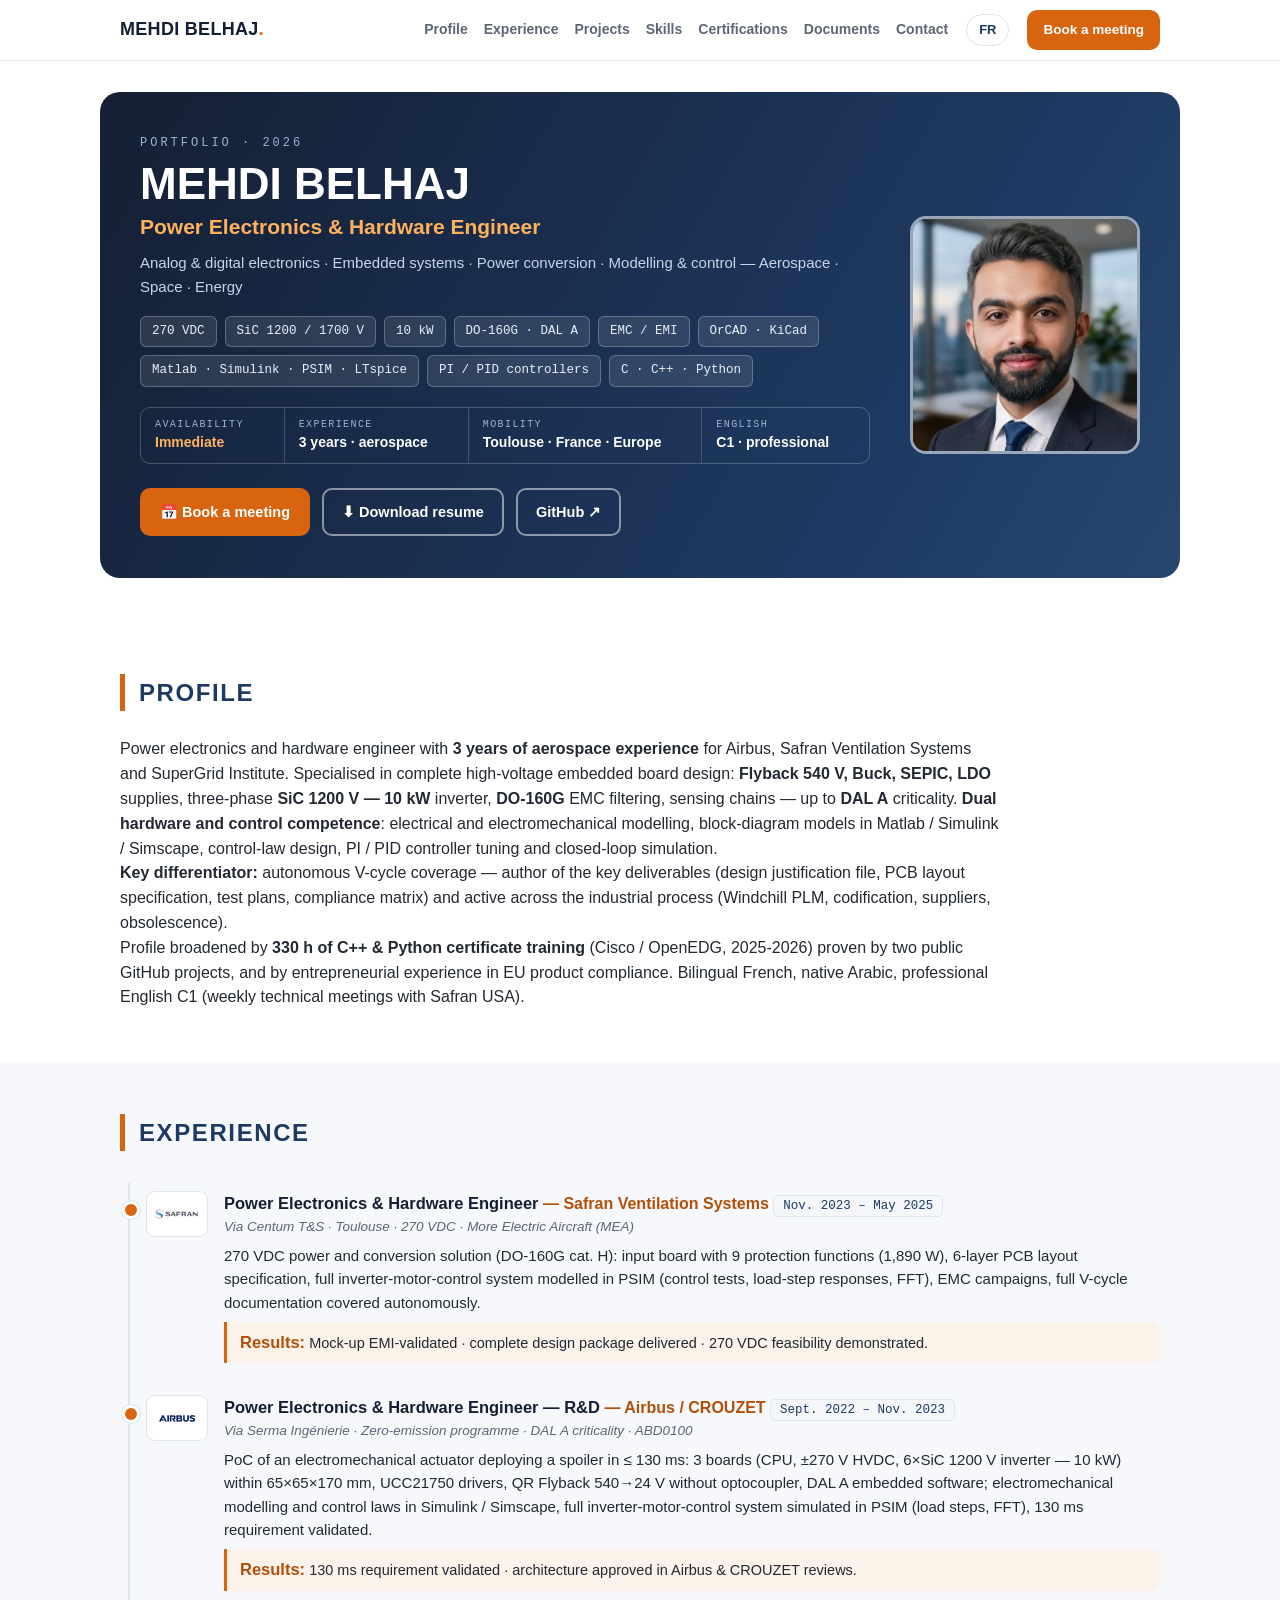
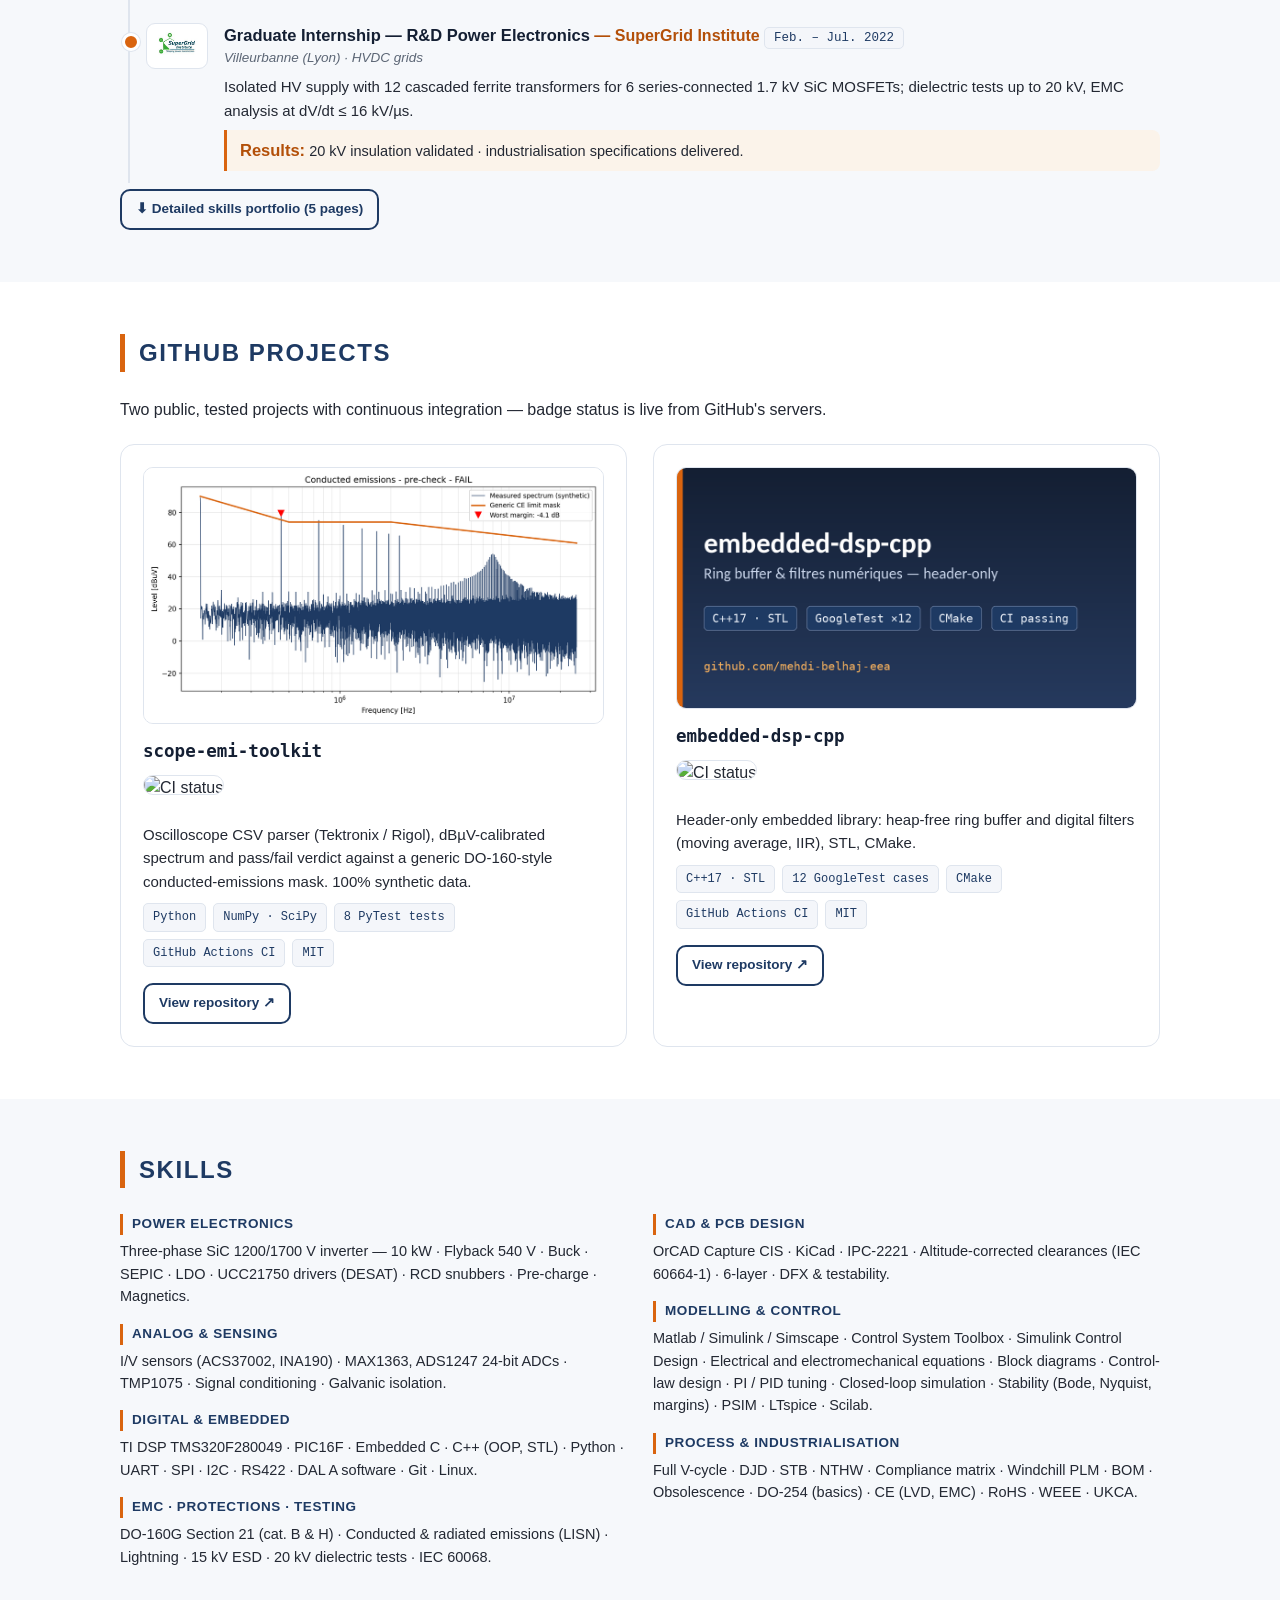
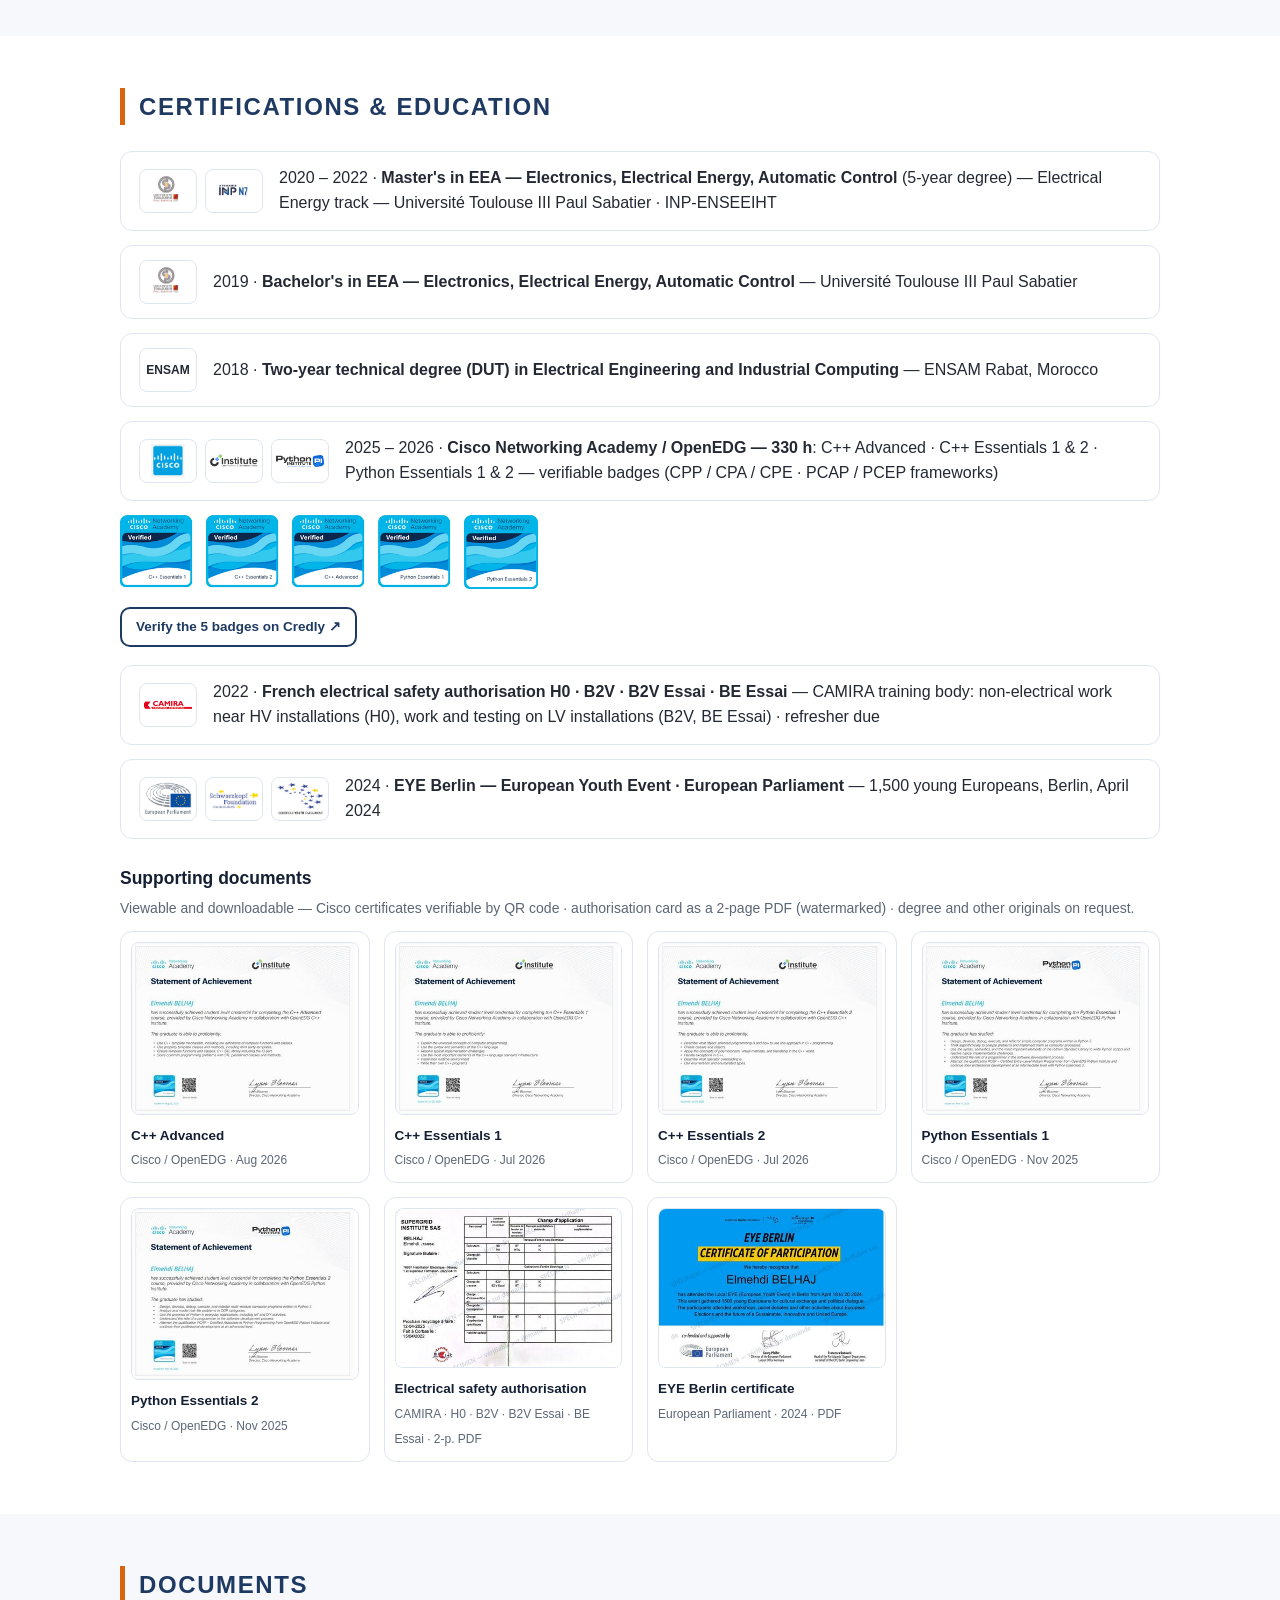
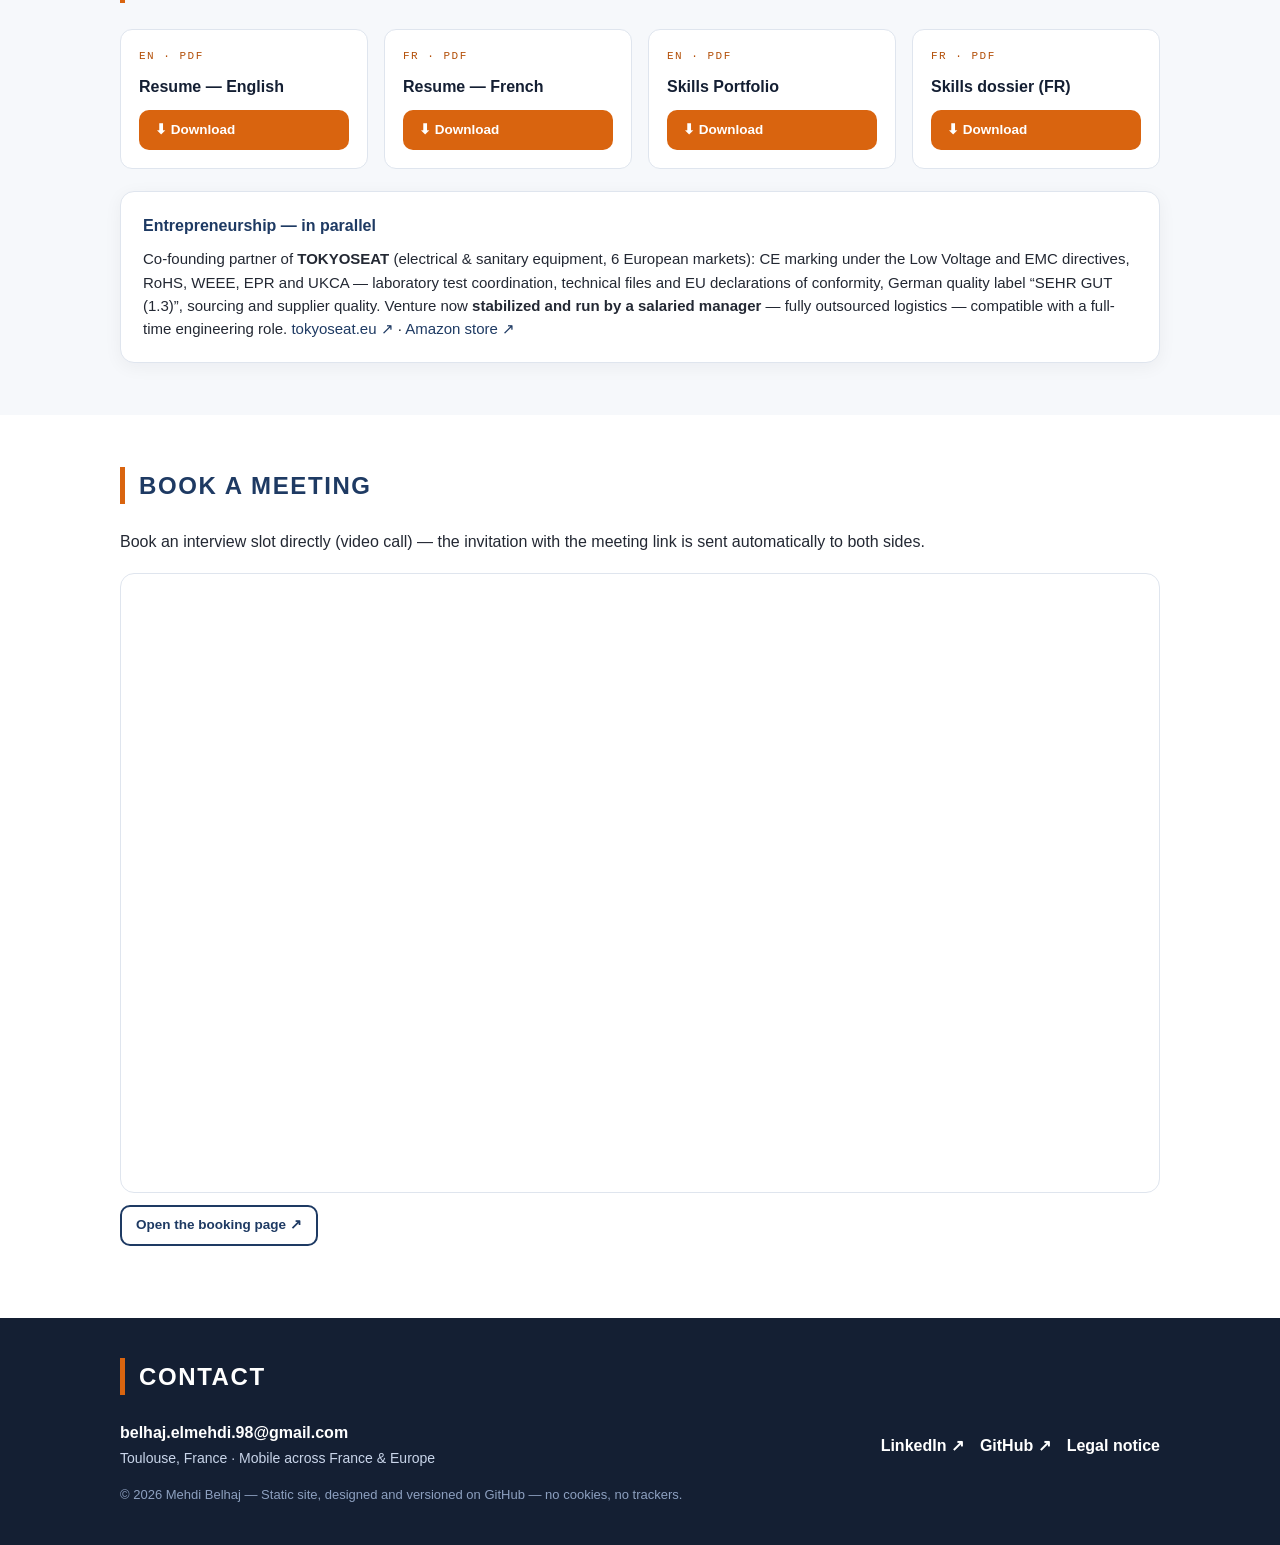
==== en/index.html @ 39488068 "Pages FR/EN : modélisation système PSIM (onduleur, moteur, régulation) dans les expériences Safran e" ====
<!DOCTYPE html>
<html lang="en"><head>
<meta charset="utf-8"/><meta name="viewport" content="width=device-width, initial-scale=1"/>
<title>Mehdi Belhaj — Power Electronics & Hardware Engineer · Toulouse, France</title>
<meta name="description" content="3 years in aerospace (Safran, Airbus): 270 VDC high-voltage boards, 10 kW SiC inverter, DO-160G EMC, DAL A. Resume, skills portfolio, GitHub projects and meeting booking."/>
<link rel="canonical" href="https://mehdi-belhaj-eea.github.io/en/"/>
<link rel="alternate" hreflang="fr" href="https://mehdi-belhaj-eea.github.io/"/>
<link rel="alternate" hreflang="en" href="https://mehdi-belhaj-eea.github.io/en/"/>
<link rel="alternate" hreflang="x-default" href="https://mehdi-belhaj-eea.github.io/"/>
<link rel="alternate" hreflang="x-default" href="https://mehdi-belhaj-eea.github.io/"/>
<meta name="theme-color" content="#141F33"/>
<link rel="icon" href="../favicon.svg" type="image/svg+xml"/>
<link rel="icon" type="image/png" sizes="64x64" href="../assets/img/favicon-64.png"/>
<meta property="og:type" content="profile"/><meta property="og:title" content="Mehdi Belhaj — Power Electronics & Hardware Engineer · Toulouse, France"/>
<meta property="og:description" content="3 years in aerospace (Safran, Airbus): 270 VDC high-voltage boards, 10 kW SiC inverter, DO-160G EMC, DAL A. Resume, skills portfolio, GitHub projects and meeting booking."/>
<meta property="og:image" content="https://mehdi-belhaj-eea.github.io/assets/img/og-card.png"/>
<meta property="og:url" content="https://mehdi-belhaj-eea.github.io/en/"/>
<meta name="twitter:card" content="summary_large_image"/>
<link rel="stylesheet" href="../assets/css/site.css"/>
<script type="application/ld+json">{"@context":"https://schema.org","@type":"Person","name":"Mehdi Belhaj","jobTitle":"Power Electronics & Hardware Engineer","address":{"@type":"PostalAddress","addressLocality":"Toulouse","addressCountry":"FR"},"url":"https://mehdi-belhaj-eea.github.io","sameAs":["https://linkedin.com/in/mehdi-belhaj-eea","https://github.com/mehdi-belhaj-eea","https://www.credly.com/users/elmehdi-belhaj"]}</script>
</head><body>
<header class="top"><div class="wrap">
<a class="brand" href="/en/">MEHDI BELHAJ<i>.</i></a>
<nav><a href="#profil">Profile</a><a href="#exp">Experience</a><a href="#projets">Projects</a><a href="#comp">Skills</a><a href="#certif">Certifications</a><a href="#docs">Documents</a><a href="#contact">Contact</a></nav>
<a class="lang" href="/">FR</a>
<a class="btn acc sm rdvbtn" href="#rdv">Book a meeting</a>
<button class="burger" aria-label="menu">☰</button>
</div></header>

<div class="hero wrap"><div class="panel">
<div class="hid">
<div class="eyebrow">PORTFOLIO · 2026</div>
<h1>MEHDI BELHAJ</h1>
<div class="role">Power Electronics & Hardware Engineer</div>
<div class="tag">Analog & digital electronics · Embedded systems · Power conversion · Modelling & control — Aerospace · Space · Energy</div>
<div class="chips"><span class="chip">270 VDC</span><span class="chip">SiC 1200 / 1700 V</span><span class="chip">10 kW</span><span class="chip">DO-160G · DAL A</span><span class="chip">EMC / EMI</span><span class="chip">OrCAD · KiCad</span><span class="chip">Matlab · Simulink · PSIM · LTspice</span><span class="chip">PI / PID controllers</span><span class="chip">C · C++ · Python</span></div>
<div class="ibar"><div class="ib"><div class="il">AVAILABILITY</div><div class="iv hot">Immediate</div></div><div class="ib"><div class="il">EXPERIENCE</div><div class="iv">3 years · aerospace</div></div><div class="ib"><div class="il">MOBILITY</div><div class="iv">Toulouse · France · Europe</div></div><div class="ib"><div class="il">ENGLISH</div><div class="iv">C1 · professional</div></div></div>
<div class="cta">
<a class="btn acc" href="#rdv">📅 Book a meeting</a>
<a class="btn ghost" href="../docs/CV_Mehdi_Belhaj_EN_2026.pdf" download>⬇ Download resume</a>
<a class="btn ghost" href="https://github.com/mehdi-belhaj-eea" target="_blank" rel="noopener">GitHub ↗</a>
</div></div>
<div class="photo"><img src="../assets/img/photo.jpg" alt="Mehdi Belhaj"/></div>
</div></div>

<section id="profil"><div class="wrap"><h2>Profile</h2><div class="lead"><p>Power electronics and hardware engineer with <b>3 years of aerospace experience</b> for Airbus, Safran Ventilation Systems and SuperGrid Institute. Specialised in complete high-voltage embedded board design: <b>Flyback 540 V, Buck, SEPIC, LDO</b> supplies, three-phase <b>SiC 1200 V — 10 kW</b> inverter, <b>DO-160G</b> EMC filtering, sensing chains — up to <b>DAL A</b> criticality. <b>Dual hardware and control competence</b>: electrical and electromechanical modelling, block-diagram models in Matlab / Simulink / Simscape, control-law design, PI / PID controller tuning and closed-loop simulation.</p><p><b>Key differentiator:</b> autonomous V-cycle coverage — author of the key deliverables (design justification file, PCB layout specification, test plans, compliance matrix) and active across the industrial process (Windchill PLM, codification, suppliers, obsolescence).</p><p>Profile broadened by <b>330 h of C++ & Python certificate training</b> (Cisco / OpenEDG, 2025-2026) proven by two public GitHub projects, and by entrepreneurial experience in EU product compliance. Bilingual French, native Arabic, professional English C1 (weekly technical meetings with Safran USA).</p></div></div></section>

<section id="exp" class="alt"><div class="wrap"><h2>Experience</h2><div class="tl"><div class="job"><div class="lg"><img src="../assets/img/safran.png" alt="Safran Ventilation Systems"/></div>
<div class="jt"><b>Power Electronics & Hardware Engineer</b> <span class="c">— Safran Ventilation Systems</span> <span class="date">Nov. 2023 – May 2025</span>
<div class="meta">Via Centum T&S · Toulouse · 270 VDC · More Electric Aircraft (MEA)</div><p style="margin-top:6px;font-size:15px">270 VDC power and conversion solution (DO-160G cat. H): input board with 9 protection functions (1,890 W), 6-layer PCB layout specification, full inverter-motor-control system modelled in PSIM (control tests, load-step responses, FFT), EMC campaigns, full V-cycle documentation covered autonomously.</p>
<div class="res"><b>Results:</b> Mock-up EMI-validated · complete design package delivered · 270 VDC feasibility demonstrated.</div></div></div><div class="job"><div class="lg"><img src="../assets/img/airbus.png" alt="Airbus / CROUZET"/></div>
<div class="jt"><b>Power Electronics & Hardware Engineer — R&D</b> <span class="c">— Airbus / CROUZET</span> <span class="date">Sept. 2022 – Nov. 2023</span>
<div class="meta">Via Serma Ingénierie · Zero-emission programme · DAL A criticality · ABD0100</div><p style="margin-top:6px;font-size:15px">PoC of an electromechanical actuator deploying a spoiler in ≤ 130 ms: 3 boards (CPU, ±270 V HVDC, 6×SiC 1200 V inverter — 10 kW) within 65×65×170 mm, UCC21750 drivers, QR Flyback 540→24 V without optocoupler, DAL A embedded software; electromechanical modelling and control laws in Simulink / Simscape, full inverter-motor-control system simulated in PSIM (load steps, FFT), 130 ms requirement validated.</p>
<div class="res"><b>Results:</b> 130 ms requirement validated · architecture approved in Airbus & CROUZET reviews.</div></div></div><div class="job"><div class="lg"><img src="../assets/img/supergrid.png" alt="SuperGrid Institute"/></div>
<div class="jt"><b>Graduate Internship — R&D Power Electronics</b> <span class="c">— SuperGrid Institute</span> <span class="date">Feb. – Jul. 2022</span>
<div class="meta">Villeurbanne (Lyon) · HVDC grids</div><p style="margin-top:6px;font-size:15px">Isolated HV supply with 12 cascaded ferrite transformers for 6 series-connected 1.7 kV SiC MOSFETs; dielectric tests up to 20 kV, EMC analysis at dV/dt ≤ 16 kV/µs.</p>
<div class="res"><b>Results:</b> 20 kV insulation validated · industrialisation specifications delivered.</div></div></div></div>
<a class="btn line sm" href="../docs/Skills_Portfolio_Mehdi_Belhaj_EN_2026.pdf" download>⬇ Detailed skills portfolio (5 pages)</a></div></section>

<section id="projets"><div class="wrap"><h2>GitHub projects</h2>
<p class="lead" style="margin-bottom:22px">Two public, tested projects with continuous integration — badge status is live from GitHub's servers.</p>
<div class="grid2"><div class="card proj"><img src="../assets/img/report.png" alt="scope-emi-toolkit"/>
<h3 class="mono">scope-emi-toolkit</h3><div class="badges-ci"><img src="https://github.com/mehdi-belhaj-eea/scope-emi-toolkit/actions/workflows/ci.yml/badge.svg" alt="CI status"/></div>
<p style="font-size:15px">Oscilloscope CSV parser (Tektronix / Rigol), dBµV-calibrated spectrum and pass/fail verdict against a generic DO-160-style conducted-emissions mask. 100% synthetic data.</p><div class="ptags"><span class="ptag">Python</span><span class="ptag">NumPy · SciPy</span><span class="ptag">8 PyTest tests</span><span class="ptag">GitHub Actions CI</span><span class="ptag">MIT</span></div>
<a class="btn line sm" href="https://github.com/mehdi-belhaj-eea/scope-emi-toolkit" target="_blank" rel="noopener">View repository ↗</a></div><div class="card proj"><img src="../assets/img/card-dsp.png" alt="embedded-dsp-cpp"/>
<h3 class="mono">embedded-dsp-cpp</h3><div class="badges-ci"><img src="https://github.com/mehdi-belhaj-eea/embedded-dsp-cpp/actions/workflows/ci.yml/badge.svg" alt="CI status"/></div>
<p style="font-size:15px">Header-only embedded library: heap-free ring buffer and digital filters (moving average, IIR), STL, CMake.</p><div class="ptags"><span class="ptag">C++17 · STL</span><span class="ptag">12 GoogleTest cases</span><span class="ptag">CMake</span><span class="ptag">GitHub Actions CI</span><span class="ptag">MIT</span></div>
<a class="btn line sm" href="https://github.com/mehdi-belhaj-eea/embedded-dsp-cpp" target="_blank" rel="noopener">View repository ↗</a></div></div></div></section>

<section id="comp" class="alt"><div class="wrap"><h2>Skills</h2><div class="grid2"><div><div class="sk"><b>Power electronics</b><p>Three-phase SiC 1200/1700 V inverter — 10 kW · Flyback 540 V · Buck · SEPIC · LDO · UCC21750 drivers (DESAT) · RCD snubbers · Pre-charge · Magnetics.</p></div><div class="sk"><b>Analog & sensing</b><p>I/V sensors (ACS37002, INA190) · MAX1363, ADS1247 24-bit ADCs · TMP1075 · Signal conditioning · Galvanic isolation.</p></div><div class="sk"><b>Digital & embedded</b><p>TI DSP TMS320F280049 · PIC16F · Embedded C · C++ (OOP, STL) · Python · UART · SPI · I2C · RS422 · DAL A software · Git · Linux.</p></div><div class="sk"><b>EMC · protections · testing</b><p>DO-160G Section 21 (cat. B & H) · Conducted & radiated emissions (LISN) · Lightning · 15 kV ESD · 20 kV dielectric tests · IEC 60068.</p></div></div><div><div class="sk"><b>CAD & PCB design</b><p>OrCAD Capture CIS · KiCad · IPC-2221 · Altitude-corrected clearances (IEC 60664-1) · 6-layer · DFX & testability.</p></div><div class="sk"><b>Modelling & control</b><p>Matlab / Simulink / Simscape · Control System Toolbox · Simulink Control Design · Electrical and electromechanical equations · Block diagrams · Control-law design · PI / PID tuning · Closed-loop simulation · Stability (Bode, Nyquist, margins) · PSIM · LTspice · Scilab.</p></div><div class="sk"><b>Process & industrialisation</b><p>Full V-cycle · DJD · STB · NTHW · Compliance matrix · Windchill PLM · BOM · Obsolescence · DO-254 (basics) · CE (LVD, EMC) · RoHS · WEEE · UKCA.</p></div></div></div></div></section>

<section id="certif"><div class="wrap"><h2>Certifications & education</h2>
<div class="crow"><div class="lgs"><div class="lgbox"><img src="../assets/img/ups.png" alt="UT3"/></div><div class="lgbox"><img src="../assets/img/n7.png" alt="INP N7"/></div></div><div>2020 – 2022 · <b>Master's in EEA — Electronics, Electrical Energy, Automatic Control</b> (5-year degree) — Electrical Energy track — Université Toulouse III Paul Sabatier · INP-ENSEEIHT</div></div>
<div class="crow"><div class="lgs"><div class="lgbox"><img src="../assets/img/ups.png" alt="UT3"/></div></div><div>2019 · <b>Bachelor's in EEA — Electronics, Electrical Energy, Automatic Control</b> — Université Toulouse III Paul Sabatier</div></div>
<div class="crow"><div class="lgs"><div class="lgbox" style="font-weight:700;font-size:12px">ENSAM</div></div><div>2018 · <b>Two-year technical degree (DUT) in Electrical Engineering and Industrial Computing</b> — ENSAM Rabat, Morocco</div></div>
<div class="crow"><div class="lgs"><div class="lgbox"><img src="../assets/img/cisco.png" alt="Cisco"/></div><div class="lgbox"><img src="../assets/img/cpp.png" alt="C++ Institute"/></div><div class="lgbox"><img src="../assets/img/py.png" alt="Python Institute"/></div></div><div>2025 – 2026 · <b>Cisco Networking Academy / OpenEDG — 330 h</b>: C++ Advanced · C++ Essentials 1 & 2 · Python Essentials 1 & 2 — verifiable badges (CPP / CPA / CPE · PCAP / PCEP frameworks)</div></div>
<div class="badgerow"><img src="../assets/img/b1.png" alt="Badge Credly 1"/><img src="../assets/img/b2.png" alt="Badge Credly 2"/><img src="../assets/img/b3.png" alt="Badge Credly 3"/><img src="../assets/img/b4.png" alt="Badge Credly 4"/><img src="../assets/img/b5.png" alt="Badge Credly 5"/></div>
<a class="btn line sm" href="https://www.credly.com/users/elmehdi-belhaj" target="_blank" rel="noopener">Verify the 5 badges on Credly ↗</a>
<div class="crow" style="margin-top:18px"><div class="lgs"><div class="lgbox"><img src="../assets/img/camira.png" alt="CAMIRA"/></div></div><div>2022 · <b>French electrical safety authorisation H0 · B2V · B2V Essai · BE Essai</b> — CAMIRA training body: non-electrical work near HV installations (H0), work and testing on LV installations (B2V, BE Essai) · refresher due</div></div>
<div class="crow"><div class="lgs"><div class="lgbox"><img src="../assets/img/ep.png" alt="European Parliament"/></div><div class="lgbox"><img src="../assets/img/schw.png" alt="Schwarzkopf Foundation"/></div><div class="lgbox"><img src="../assets/img/eyp.png" alt="EYP"/></div></div><div>2024 · <b>EYE Berlin — European Youth Event · European Parliament</b> — 1,500 young Europeans, Berlin, April 2024</div></div>
<h3 style="margin-top:26px">Supporting documents</h3>
<p style="margin:6px 0 2px;font-size:14px;color:var(--mut)">Viewable and downloadable — Cisco certificates verifiable by QR code · authorisation card as a 2-page PDF (watermarked) · degree and other originals on request.</p>
<div class="justs"><a class="just" href="../docs/Certificat_Cisco_Cpp_Advanced.pdf" target="_blank" rel="noopener"><img src="../assets/img/t-cert-cadv.jpg" alt="C++ Advanced" loading="lazy"/><span class="t">C++ Advanced</span><br/><span class="n">Cisco / OpenEDG · Aug 2026</span></a><a class="just" href="../docs/Certificat_Cisco_Cpp_Essentials_1.pdf" target="_blank" rel="noopener"><img src="../assets/img/t-cert-c1.jpg" alt="C++ Essentials 1" loading="lazy"/><span class="t">C++ Essentials 1</span><br/><span class="n">Cisco / OpenEDG · Jul 2026</span></a><a class="just" href="../docs/Certificat_Cisco_Cpp_Essentials_2.pdf" target="_blank" rel="noopener"><img src="../assets/img/t-cert-c2.jpg" alt="C++ Essentials 2" loading="lazy"/><span class="t">C++ Essentials 2</span><br/><span class="n">Cisco / OpenEDG · Jul 2026</span></a><a class="just" href="../docs/Certificat_Cisco_Python_Essentials_1.pdf" target="_blank" rel="noopener"><img src="../assets/img/t-cert-py1.jpg" alt="Python Essentials 1" loading="lazy"/><span class="t">Python Essentials 1</span><br/><span class="n">Cisco / OpenEDG · Nov 2025</span></a><a class="just" href="../docs/Certificat_Cisco_Python_Essentials_2.pdf" target="_blank" rel="noopener"><img src="../assets/img/t-cert-py2.jpg" alt="Python Essentials 2" loading="lazy"/><span class="t">Python Essentials 2</span><br/><span class="n">Cisco / OpenEDG · Nov 2025</span></a><a class="just" href="../docs/Habilitation_Electrique_CAMIRA_Mehdi_Belhaj.pdf" target="_blank" rel="noopener"><img src="../assets/img/t-habilitation-2.jpg" alt="Electrical safety authorisation" loading="lazy"/><span class="t">Electrical safety authorisation</span><br/><span class="n">CAMIRA · H0 · B2V · B2V Essai · BE Essai · 2-p. PDF</span></a><a class="just" href="../docs/Certificat_EYE_Berlin_Mehdi_Belhaj.pdf" target="_blank" rel="noopener"><img src="../assets/img/t-certificat-eye.jpg" alt="EYE Berlin certificate" loading="lazy"/><span class="t">EYE Berlin certificate</span><br/><span class="n">European Parliament · 2024 · PDF</span></a></div>
</div></section>

<section id="docs" class="alt"><div class="wrap"><h2>Documents</h2><div class="docs"><div class="doc"><span class="l">EN · PDF</span><span class="t">Resume — English</span>
<a class="btn acc sm" href="../docs/CV_Mehdi_Belhaj_EN_2026.pdf" download>⬇ Download</a></div><div class="doc"><span class="l">FR · PDF</span><span class="t">Resume — French</span>
<a class="btn acc sm" href="../docs/CV_Mehdi_Belhaj_FR_2026.pdf" download>⬇ Download</a></div><div class="doc"><span class="l">EN · PDF</span><span class="t">Skills Portfolio</span>
<a class="btn acc sm" href="../docs/Skills_Portfolio_Mehdi_Belhaj_EN_2026.pdf" download>⬇ Download</a></div><div class="doc"><span class="l">FR · PDF</span><span class="t">Skills dossier (FR)</span>
<a class="btn acc sm" href="../docs/Dossier_Competences_Mehdi_Belhaj_FR_2026.pdf" download>⬇ Download</a></div></div>
<div class="card" style="margin-top:22px"><b style="color:var(--navy)">Entrepreneurship — in parallel</b><p style="margin-top:8px;font-size:15px">Co-founding partner of <b>TOKYOSEAT</b> (electrical & sanitary equipment, 6 European markets): CE marking under the Low Voltage and EMC directives, RoHS, WEEE, EPR and UKCA — laboratory test coordination, technical files and EU declarations of conformity, German quality label “SEHR GUT (1.3)”, sourcing and supplier quality. Venture now <b>stabilized and run by a salaried manager</b> — fully outsourced logistics — compatible with a full-time engineering role. <a href="https://tokyoseat.eu" target="_blank" rel="nofollow noopener">tokyoseat.eu ↗</a> · <a href="https://www.amazon.fr/stores/TokyoSeatToiletteJaponaise/page/E0D61E86-ECA4-42D7-BE69-85E33FCDF407" target="_blank" rel="nofollow noopener">Amazon store ↗</a></p></div>
</div></section>

<section id="rdv"><div class="wrap"><h2>Book a meeting</h2>
<p class="lead" style="margin-bottom:18px">Book an interview slot directly (video call) — the invitation with the meeting link is sent automatically to both sides.</p>
<div id="cal-inline"></div>
<p style="margin-top:12px"><a class="btn line sm" href="https://cal.com/elmehdi-belhaj-bokpea" target="_blank" rel="noopener">Open the booking page ↗</a></p>
</div></section>

<footer id="contact"><div class="wrap">
<h2 style="color:#fff;border-color:var(--accent)">Contact</h2>
<div class="frow">
<div><a class="js-mail" href="#">email</a><br/><span style="font-size:14px">Toulouse, France · Mobile across France & Europe</span></div>
<div style="display:flex;gap:16px;flex-wrap:wrap">
<a href="https://linkedin.com/in/mehdi-belhaj-eea" target="_blank" rel="noopener">LinkedIn ↗</a>
<a href="https://github.com/mehdi-belhaj-eea" target="_blank" rel="noopener">GitHub ↗</a>
<a href="../mentions-legales.html">Legal notice</a>
</div></div>
<div class="fsmall">© <span id="yy"></span> Mehdi Belhaj — Static site, designed and versioned on GitHub — no cookies, no trackers.</div>
</div></footer>
<script src="../assets/js/site.js"></script>

<script type="text/javascript">
(function (C, A, L) { let p = function (a, ar) { a.q.push(ar); }; let d = C.document; C.Cal = C.Cal || function () { let cal = C.Cal; let ar = arguments; if (!cal.loaded) { cal.ns = {}; cal.q = cal.q || []; d.head.appendChild(d.createElement("script")).src = A; cal.loaded = true; } if (ar[0] === L) { const api = function () { p(api, arguments); }; const namespace = ar[1]; api.q = api.q || []; if (typeof namespace === "string") { cal.ns[namespace] = cal.ns[namespace] || api; p(cal.ns[namespace], ar); p(cal, ["initNamespace", namespace]); } else p(cal, ar); return; } p(cal, ar); }; })(window, "https://app.cal.com/embed/embed.js", "init");
Cal("init", {origin:"https://cal.com"});
Cal("inline", { elementOrSelector:"#cal-inline", calLink: "elmehdi-belhaj-bokpea", layout: "month_view" });
Cal("ui", {"styles":{"branding":{"brandColor":"#D9640F"}},"hideEventTypeDetails":false,"layout":"month_view"});
</script>
</body></html>
---- assets/css/site.css ----
:root{--ink:#141F33;--navy:#1E3A63;--navy2:#27476E;--accent:#D9640F;--accent-d:#B34F08;
--txt:#232833;--mut:#5C6675;--hair:#DFE5EE;--bg:#F6F8FB;--chip:#F4F6FA}
*{box-sizing:border-box;margin:0;padding:0}
html{scroll-behavior:smooth}
section[id],footer[id]{scroll-margin-top:74px}
body{font-family:'Segoe UI',Carlito,Calibri,Roboto,Arial,sans-serif;color:var(--txt);background:#fff;line-height:1.55;font-size:16px}
img{max-width:100%;display:block}
a{color:var(--navy);text-decoration:none}
.mono{font-family:ui-monospace,Consolas,'DejaVu Sans Mono',monospace}
.wrap{max-width:1080px;margin:0 auto;padding:0 20px}
/* topbar */
.top{position:fixed;inset:0 0 auto 0;z-index:50;background:rgba(255,255,255,.92);backdrop-filter:blur(8px);border-bottom:1px solid var(--hair)}
.top .wrap{display:flex;align-items:center;gap:18px;height:60px}
.brand{font-weight:800;color:var(--ink);font-size:18px;letter-spacing:.3px}
.brand i{color:var(--accent);font-style:normal}
nav{display:flex;gap:16px;margin-left:auto;flex-wrap:wrap}
nav a{color:var(--mut);font-size:14px;font-weight:600}
nav a:hover{color:var(--navy)}
.lang{border:1px solid var(--hair);border-radius:999px;padding:5px 12px;font-size:13px;font-weight:700;color:var(--navy)}
.btn{display:inline-flex;align-items:center;gap:8px;border-radius:10px;padding:11px 18px;font-weight:700;font-size:14.5px;border:2px solid transparent;cursor:pointer}
.btn.acc{background:var(--accent);color:#fff}
.btn.acc:hover{background:var(--accent-d)}
.btn.ghost{border-color:rgba(255,255,255,.5);color:#fff}
.btn.ghost:hover{border-color:#fff}
.btn.line{border-color:var(--navy);color:var(--navy)}
.btn.line:hover{background:var(--navy);color:#fff}
.btn.sm{padding:8px 14px;font-size:13.5px}
/* hero */
.hero{padding:92px 0 44px}
.panel{background:linear-gradient(120deg,var(--ink) 0%,var(--navy) 74%,var(--navy2) 100%);color:#fff;border-radius:20px;padding:42px 40px;display:flex;gap:40px;align-items:center}
.hid{flex:1 1 auto;min-width:0}
.eyebrow{font-family:ui-monospace,Consolas,monospace;font-size:12px;letter-spacing:3px;color:#9FB2D2}
h1{font-size:clamp(30px,5vw,44px);line-height:1.05;margin:8px 0 4px}
.role{color:#FFB25E;font-weight:800;font-size:clamp(17px,2.6vw,21px)}
.tag{color:#C9D5EA;margin-top:8px;font-size:15px}
.chips{display:flex;flex-wrap:wrap;gap:8px;margin-top:18px}
.chip{font-family:ui-monospace,Consolas,monospace;font-size:12.5px;color:#EAF0FA;background:rgba(255,255,255,.10);border:1px solid rgba(255,255,255,.24);padding:5px 11px;border-radius:6px}
.ibar{display:flex;flex-wrap:wrap;margin-top:20px;border:1px solid rgba(255,255,255,.22);border-radius:10px;overflow:hidden}
.ib{flex:1 1 auto;padding:9px 14px;border-left:1px solid rgba(255,255,255,.18);min-width:130px}
.ib:first-child{border-left:none}
.il{font-family:ui-monospace,Consolas,monospace;font-size:10px;letter-spacing:1.4px;color:#9FB2D2}
.iv{font-weight:700;font-size:14px}
.iv.hot{color:#FFB25E}
.cta{display:flex;gap:12px;flex-wrap:wrap;margin-top:24px}
.photo{flex:0 0 auto}
.photo img{width:230px;height:238px;object-fit:cover;border-radius:16px;border:3px solid rgba(255,255,255,.55)}
/* sections */
section{padding:52px 0}
section.alt{background:var(--bg)}
h2{font-size:24px;color:var(--navy);text-transform:uppercase;letter-spacing:1.6px;border-left:5px solid var(--accent);padding-left:14px;margin-bottom:26px}
h3{color:var(--ink);font-size:17.5px}
.lead{max-width:880px;color:var(--txt)}
.grid2{display:grid;grid-template-columns:1fr 1fr;gap:26px}
.card{background:#fff;border:1px solid var(--hair);border-radius:14px;padding:22px}
section.alt .card{box-shadow:0 4px 18px rgba(15,26,48,.05)}
/* profil */
.profil{display:flex;gap:32px;align-items:flex-start}
.profil img{width:150px;border-radius:14px;border:1px solid var(--hair)}
.profil p{margin-bottom:10px}
/* timeline */
.tl{position:relative;padding-left:26px}
.tl:before{content:"";position:absolute;left:8px;top:6px;bottom:6px;width:2px;background:var(--hair)}
.job{position:relative;display:flex;gap:16px;padding:14px 0 18px}
.job:before{content:"";position:absolute;left:-24px;top:24px;width:12px;height:12px;border-radius:50%;background:var(--accent);border:3px solid #fff;box-shadow:0 0 0 1px var(--hair)}
.lg{flex:0 0 auto;width:62px;height:46px;border:1px solid var(--hair);border-radius:9px;background:#fff;display:flex;align-items:center;justify-content:center}
.lg img{max-width:52px;max-height:34px}
.jt b{font-size:16.5px;color:var(--ink)}
.jt .c{color:var(--accent-d);font-weight:700}
.meta{color:var(--mut);font-size:13.5px;font-style:italic}
.date{font-family:ui-monospace,Consolas,monospace;font-size:12.5px;color:var(--navy);background:var(--chip);border:1px solid var(--hair);padding:3px 9px;border-radius:5px;white-space:nowrap}
.res{margin-top:8px;background:#FBF3EA;border-left:3px solid var(--accent);border-radius:0 8px 8px 0;padding:8px 13px;font-size:14.5px}
.res b{color:var(--accent-d)}
/* projets */
.proj img{border-radius:10px;border:1px solid var(--hair);margin-bottom:14px}
.badges-ci{display:flex;gap:10px;align-items:center;margin:10px 0 14px;flex-wrap:wrap}
.badges-ci img{height:20px}
.ptags{display:flex;flex-wrap:wrap;gap:7px;margin:10px 0 16px}
.ptag{font-family:ui-monospace,Consolas,monospace;font-size:12px;background:var(--chip);border:1px solid var(--hair);color:var(--navy);padding:4px 9px;border-radius:5px}
/* skills */
.sk{margin-bottom:16px}
.sk b{display:block;color:var(--navy);text-transform:uppercase;font-size:13.5px;letter-spacing:.6px;border-left:3px solid var(--accent);padding-left:9px;margin-bottom:5px}
.sk p{font-size:14.5px;color:var(--txt)}
/* certifs */
.crow{display:flex;gap:16px;align-items:center;background:#fff;border:1px solid var(--hair);border-radius:12px;padding:14px 18px;margin-bottom:14px}
.crow .lgs{display:flex;gap:8px;flex:0 0 auto}
.lgbox{width:58px;height:44px;border:1px solid var(--hair);border-radius:8px;background:#fff;display:flex;align-items:center;justify-content:center}
.lgbox img{max-width:48px;max-height:34px}
.badgerow{display:flex;gap:12px;flex-wrap:wrap;margin:14px 0 18px}
.badgerow img{height:74px}
/* justificatifs */
.justs{display:grid;grid-template-columns:repeat(auto-fit,minmax(210px,1fr));gap:14px;margin-top:12px}
.just{display:block;background:#fff;border:1px solid var(--hair);border-radius:12px;padding:10px;transition:border-color .15s}
.just:hover{border-color:var(--navy)}
.just img{border:1px solid var(--hair);border-radius:8px;margin-bottom:8px;width:100%}
.just .t{font-weight:700;color:var(--ink);font-size:13.5px}
.just .n{font-size:12px;color:var(--mut)}
/* docs */
.docs{display:grid;grid-template-columns:repeat(auto-fit,minmax(230px,1fr));gap:16px}
.doc{background:#fff;border:1px solid var(--hair);border-radius:12px;padding:18px;display:flex;flex-direction:column;gap:10px}
.doc .t{font-weight:800;color:var(--ink)}
.doc .l{font-family:ui-monospace,Consolas,monospace;font-size:11px;color:var(--accent-d);letter-spacing:1.5px}
/* rdv */
#cal-inline{width:100%;min-height:620px;border:1px solid var(--hair);border-radius:14px;overflow:hidden;background:#fff}
/* footer */
footer{background:var(--ink);color:#C9D5EA;padding:40px 0;margin-top:20px}
footer a{color:#fff;font-weight:600}
.frow{display:flex;gap:26px;flex-wrap:wrap;align-items:center;justify-content:space-between}
.fsmall{font-size:13px;color:#8DA0C0;margin-top:14px}
/* burger */
.burger{display:none;margin-left:auto;background:none;border:0;font-size:26px;color:var(--navy)}
@media(max-width:900px){
 .panel{flex-direction:column;text-align:left;padding:30px 22px}
 .photo{order:-1}.photo img{width:170px;height:176px}
 .grid2{grid-template-columns:1fr}
 .profil{flex-direction:column}
 nav{display:none;position:fixed;top:60px;left:0;right:0;background:#fff;border-bottom:1px solid var(--hair);flex-direction:column;padding:14px 22px;gap:12px}
 nav.open{display:flex}
 .burger{display:block}
 .top .rdvbtn{display:none}
}
@media print{.top,.cta,#rdv,footer .frow a{display:none}body{font-size:12px}}
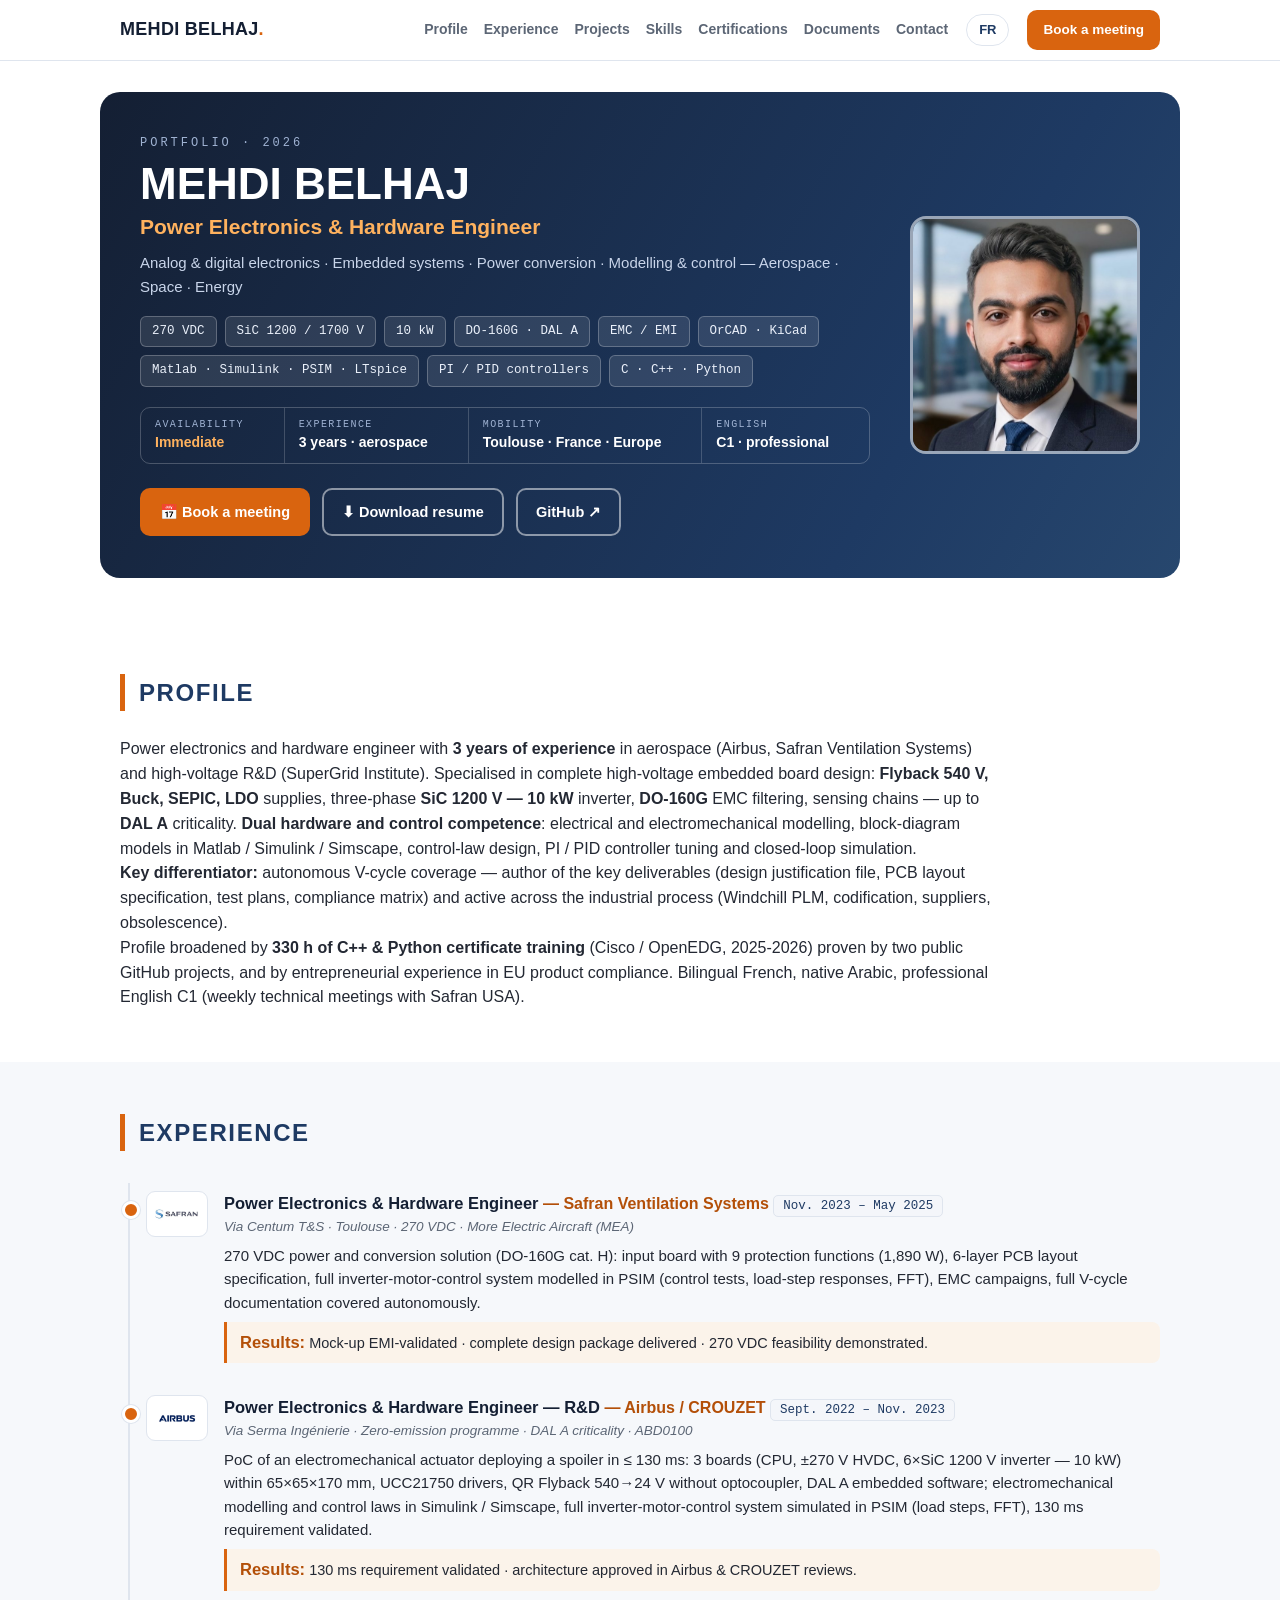
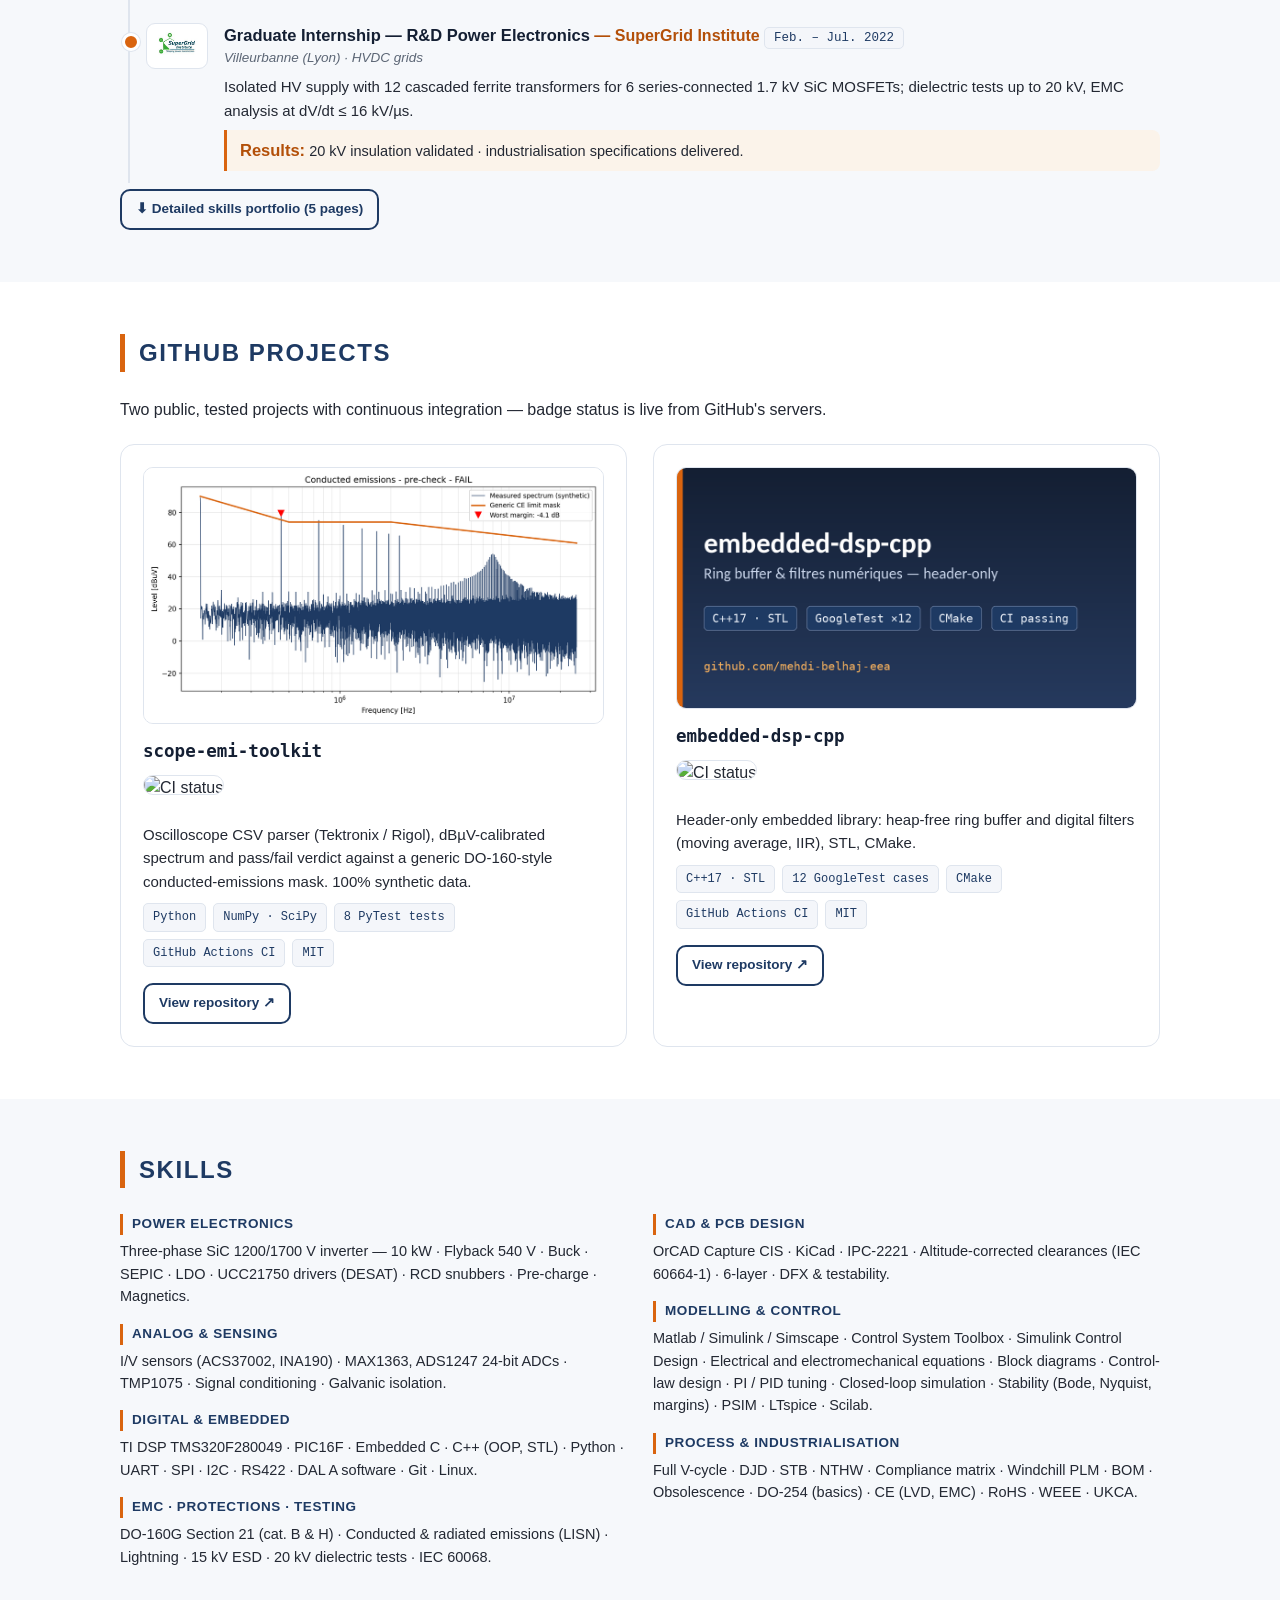
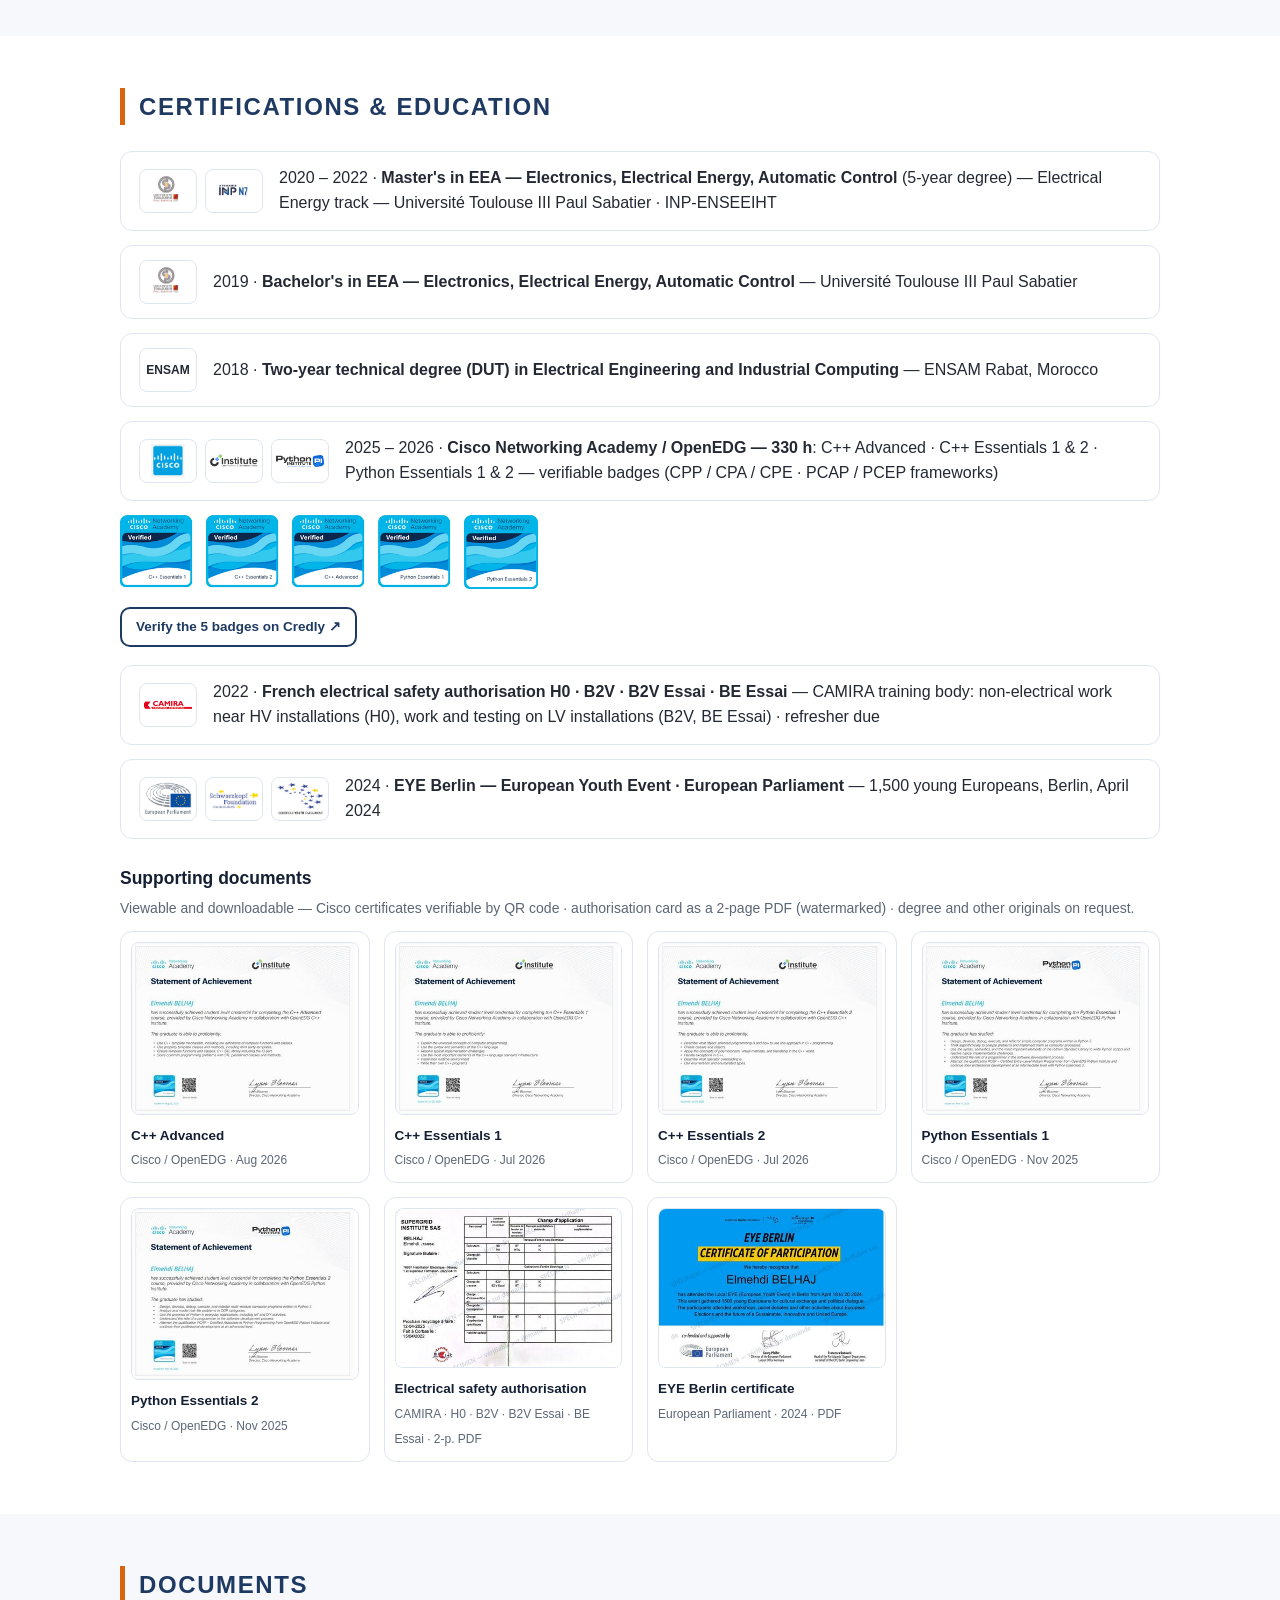
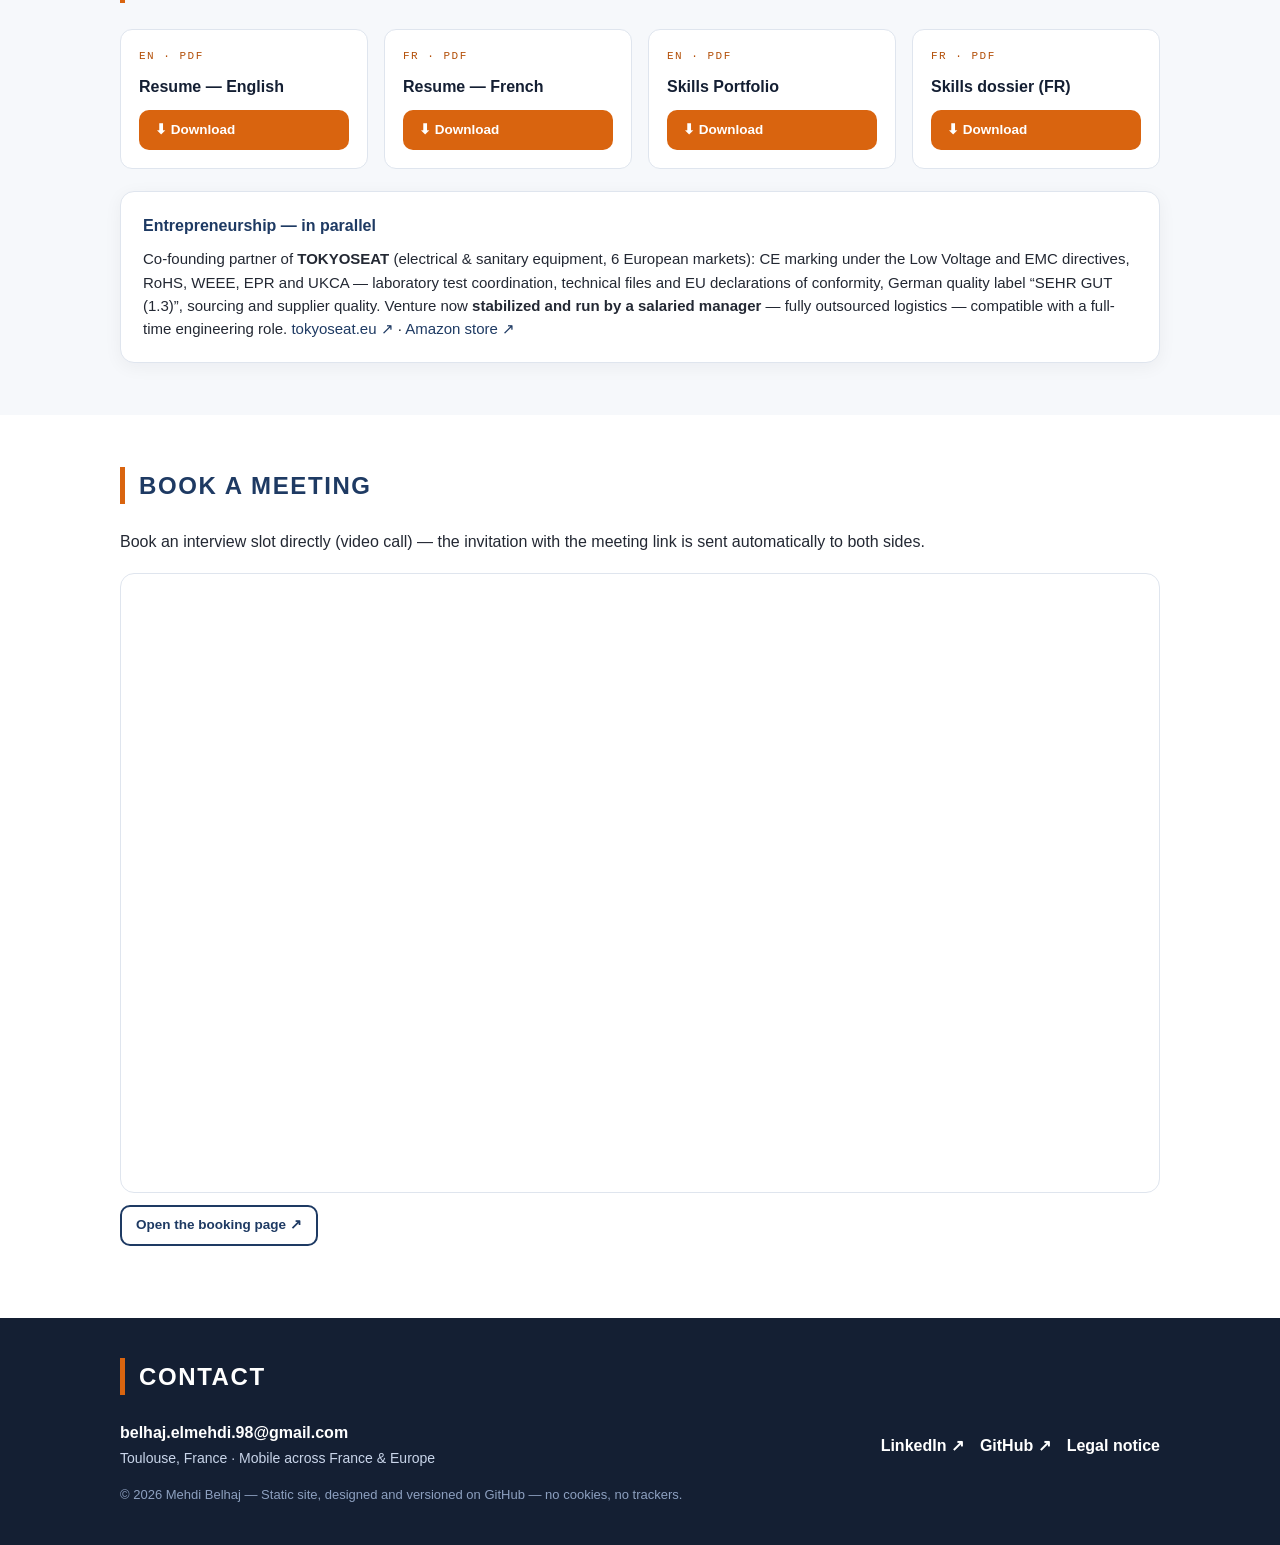
==== commit 00330440: "Profil : SuperGrid Institute en R&D haute tension, pas en aéronautique (pages FR/EN et PDF)" ====
--- a/en/index.html
+++ b/en/index.html
@@ -43,7 +43,7 @@
 <div class="photo"><img src="../assets/img/photo.jpg" alt="Mehdi Belhaj"/></div>
 </div></div>
 
-<section id="profil"><div class="wrap"><h2>Profile</h2><div class="lead"><p>Power electronics and hardware engineer with <b>3 years of aerospace experience</b> for Airbus, Safran Ventilation Systems and SuperGrid Institute. Specialised in complete high-voltage embedded board design: <b>Flyback 540 V, Buck, SEPIC, LDO</b> supplies, three-phase <b>SiC 1200 V — 10 kW</b> inverter, <b>DO-160G</b> EMC filtering, sensing chains — up to <b>DAL A</b> criticality. <b>Dual hardware and control competence</b>: electrical and electromechanical modelling, block-diagram models in Matlab / Simulink / Simscape, control-law design, PI / PID controller tuning and closed-loop simulation.</p><p><b>Key differentiator:</b> autonomous V-cycle coverage — author of the key deliverables (design justification file, PCB layout specification, test plans, compliance matrix) and active across the industrial process (Windchill PLM, codification, suppliers, obsolescence).</p><p>Profile broadened by <b>330 h of C++ & Python certificate training</b> (Cisco / OpenEDG, 2025-2026) proven by two public GitHub projects, and by entrepreneurial experience in EU product compliance. Bilingual French, native Arabic, professional English C1 (weekly technical meetings with Safran USA).</p></div></div></section>
+<section id="profil"><div class="wrap"><h2>Profile</h2><div class="lead"><p>Power electronics and hardware engineer with <b>3 years of experience</b> in aerospace (Airbus, Safran Ventilation Systems) and high-voltage R&amp;D (SuperGrid Institute). Specialised in complete high-voltage embedded board design: <b>Flyback 540 V, Buck, SEPIC, LDO</b> supplies, three-phase <b>SiC 1200 V — 10 kW</b> inverter, <b>DO-160G</b> EMC filtering, sensing chains — up to <b>DAL A</b> criticality. <b>Dual hardware and control competence</b>: electrical and electromechanical modelling, block-diagram models in Matlab / Simulink / Simscape, control-law design, PI / PID controller tuning and closed-loop simulation.</p><p><b>Key differentiator:</b> autonomous V-cycle coverage — author of the key deliverables (design justification file, PCB layout specification, test plans, compliance matrix) and active across the industrial process (Windchill PLM, codification, suppliers, obsolescence).</p><p>Profile broadened by <b>330 h of C++ & Python certificate training</b> (Cisco / OpenEDG, 2025-2026) proven by two public GitHub projects, and by entrepreneurial experience in EU product compliance. Bilingual French, native Arabic, professional English C1 (weekly technical meetings with Safran USA).</p></div></div></section>
 
 <section id="exp" class="alt"><div class="wrap"><h2>Experience</h2><div class="tl"><div class="job"><div class="lg"><img src="../assets/img/safran.png" alt="Safran Ventilation Systems"/></div>
 <div class="jt"><b>Power Electronics & Hardware Engineer</b> <span class="c">— Safran Ventilation Systems</span> <span class="date">Nov. 2023 – May 2025</span>
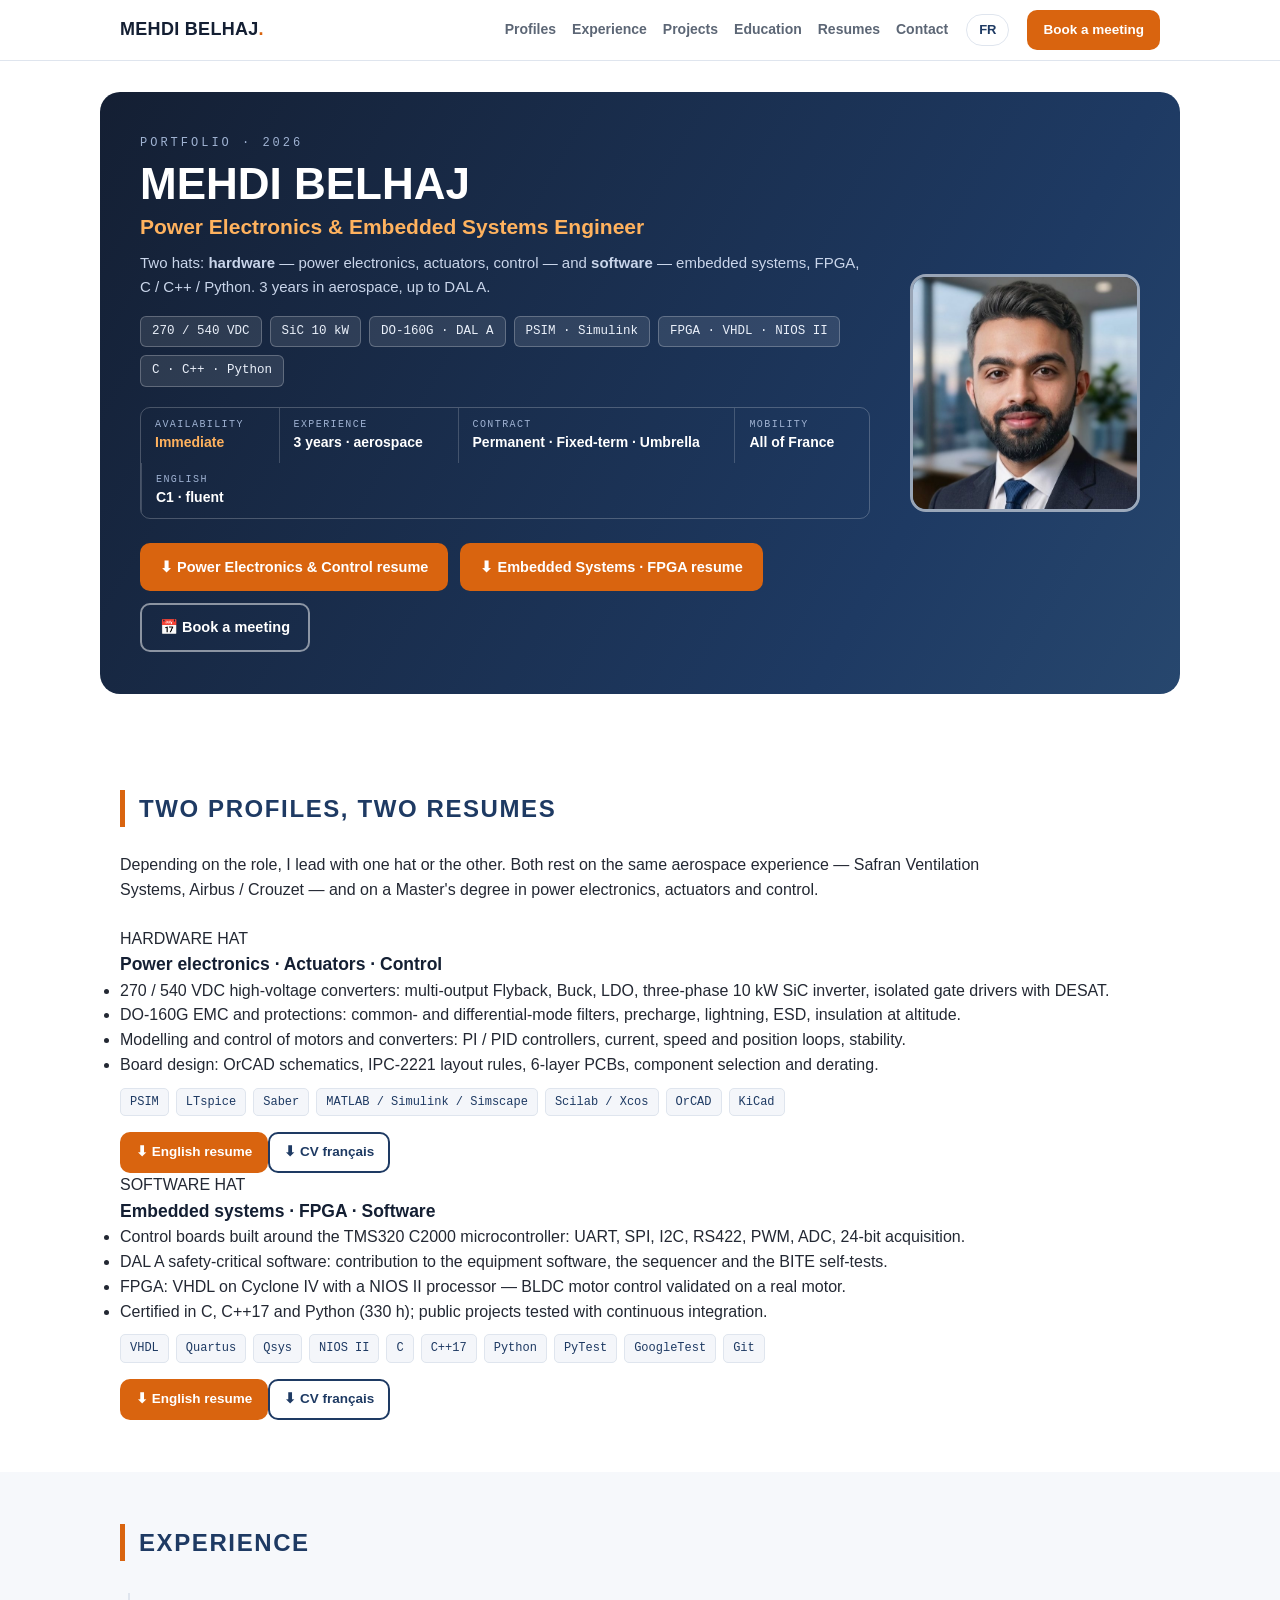
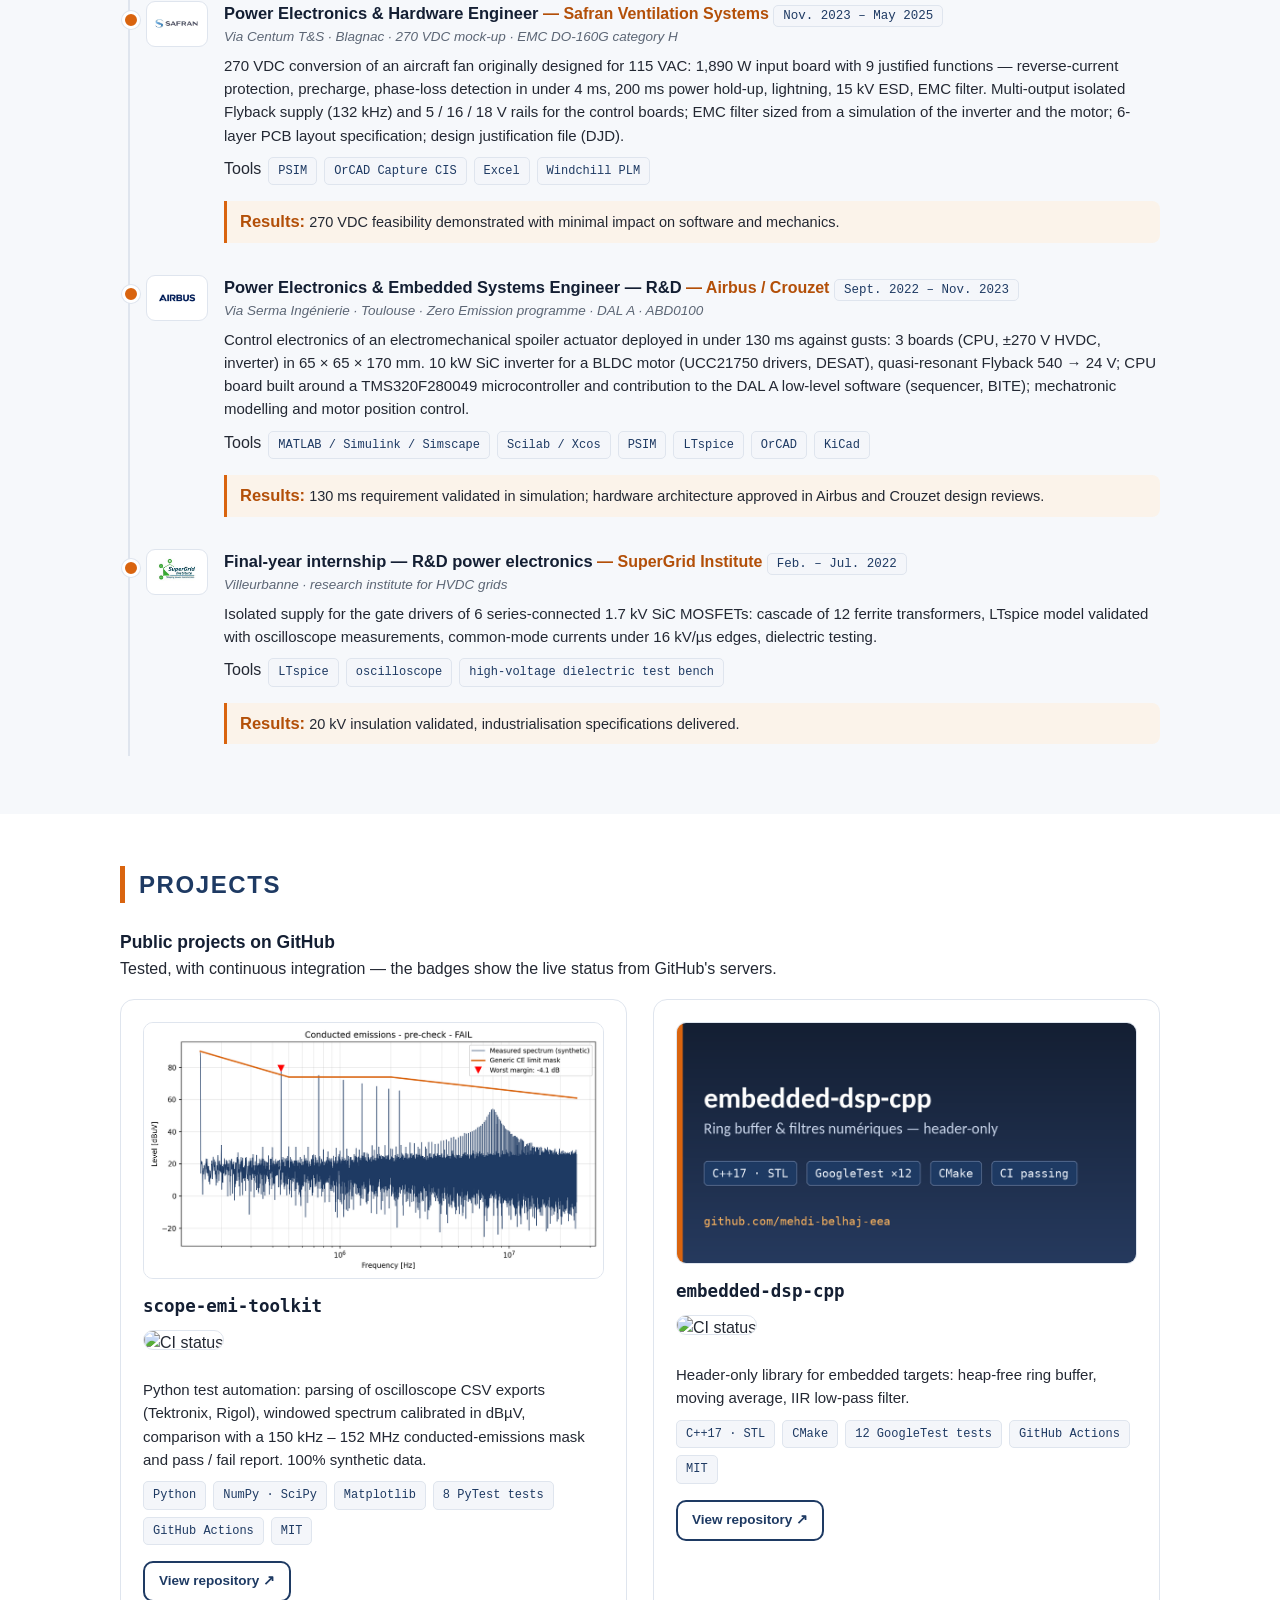
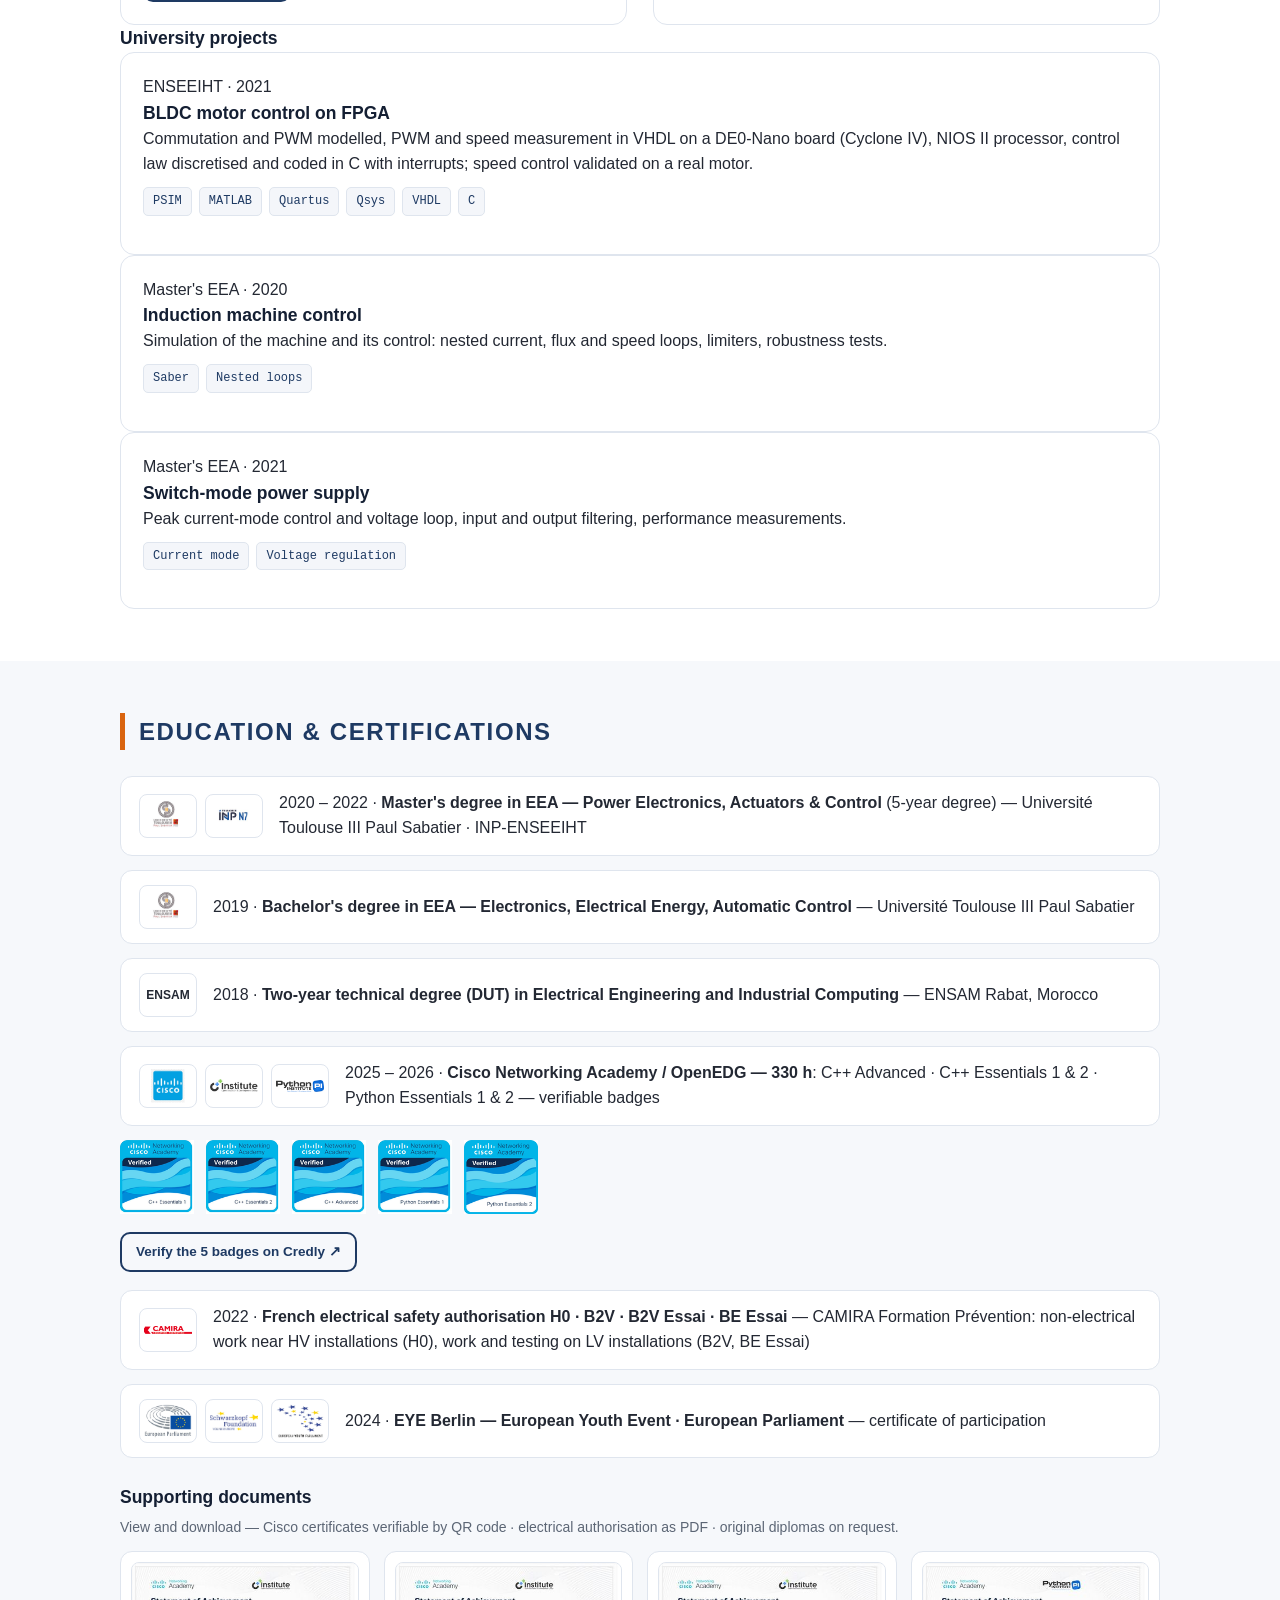
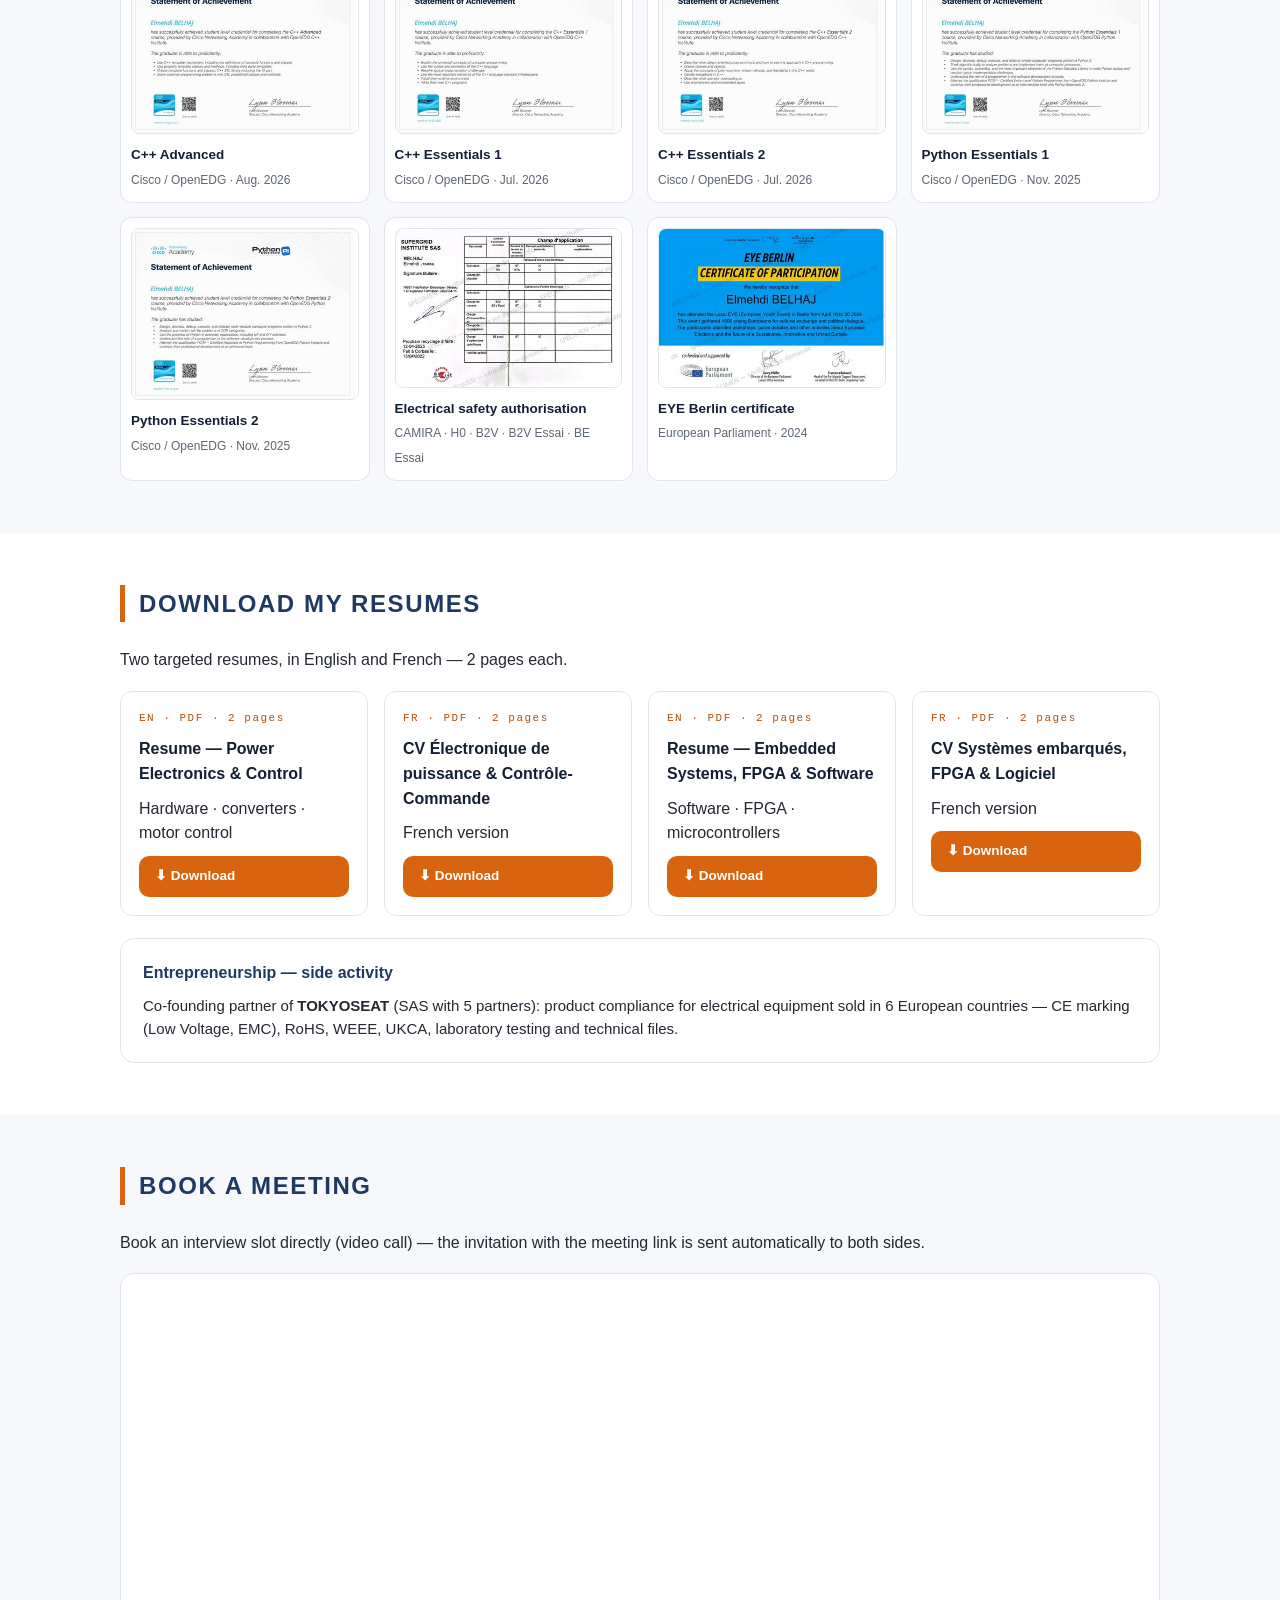
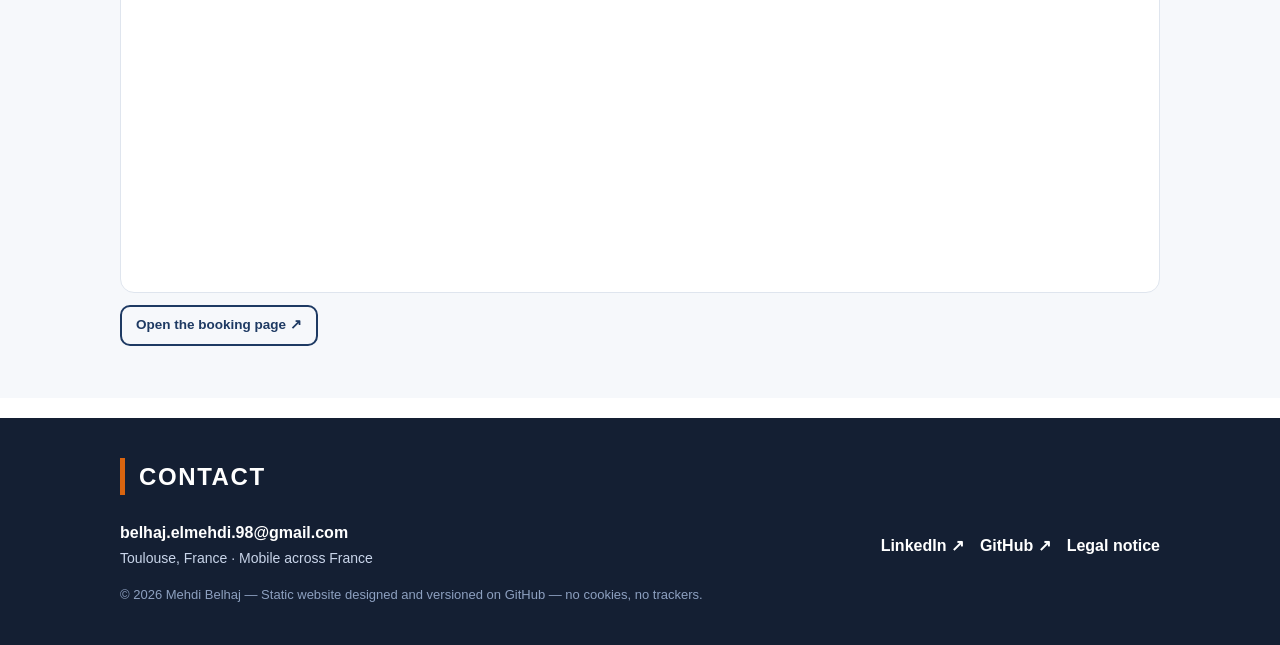
==== commit 6bd00361: "Site : page anglaise — deux profils et 4 CV" ====
--- a/en/index.html
+++ b/en/index.html
@@ -1,27 +1,26 @@
 <!DOCTYPE html>
 <html lang="en"><head>
 <meta charset="utf-8"/><meta name="viewport" content="width=device-width, initial-scale=1"/>
-<title>Mehdi Belhaj — Power Electronics & Hardware Engineer · Toulouse, France</title>
-<meta name="description" content="3 years in aerospace (Safran, Airbus): 270 VDC high-voltage boards, 10 kW SiC inverter, DO-160G EMC, DAL A. Resume, skills portfolio, GitHub projects and meeting booking."/>
+<title>Mehdi Belhaj — Power Electronics &amp; Embedded Systems Engineer · Toulouse, France</title>
+<meta name="description" content="3 years in aerospace (Safran, Airbus). Two profiles: power electronics, actuators and control; embedded systems, FPGA and software. Downloadable resumes, GitHub projects and meeting booking."/>
 <link rel="canonical" href="https://mehdi-belhaj-eea.github.io/en/"/>
 <link rel="alternate" hreflang="fr" href="https://mehdi-belhaj-eea.github.io/"/>
 <link rel="alternate" hreflang="en" href="https://mehdi-belhaj-eea.github.io/en/"/>
 <link rel="alternate" hreflang="x-default" href="https://mehdi-belhaj-eea.github.io/"/>
-<link rel="alternate" hreflang="x-default" href="https://mehdi-belhaj-eea.github.io/"/>
 <meta name="theme-color" content="#141F33"/>
 <link rel="icon" href="../favicon.svg" type="image/svg+xml"/>
 <link rel="icon" type="image/png" sizes="64x64" href="../assets/img/favicon-64.png"/>
-<meta property="og:type" content="profile"/><meta property="og:title" content="Mehdi Belhaj — Power Electronics & Hardware Engineer · Toulouse, France"/>
-<meta property="og:description" content="3 years in aerospace (Safran, Airbus): 270 VDC high-voltage boards, 10 kW SiC inverter, DO-160G EMC, DAL A. Resume, skills portfolio, GitHub projects and meeting booking."/>
+<meta property="og:type" content="profile"/><meta property="og:title" content="Mehdi Belhaj — Power Electronics &amp; Embedded Systems Engineer · Toulouse, France"/>
+<meta property="og:description" content="3 years in aerospace (Safran, Airbus). Two profiles: power electronics, actuators and control; embedded systems, FPGA and software. Downloadable resumes, GitHub projects and meeting booking."/>
 <meta property="og:image" content="https://mehdi-belhaj-eea.github.io/assets/img/og-card.png"/>
 <meta property="og:url" content="https://mehdi-belhaj-eea.github.io/en/"/>
 <meta name="twitter:card" content="summary_large_image"/>
 <link rel="stylesheet" href="../assets/css/site.css"/>
-<script type="application/ld+json">{"@context":"https://schema.org","@type":"Person","name":"Mehdi Belhaj","jobTitle":"Power Electronics & Hardware Engineer","address":{"@type":"PostalAddress","addressLocality":"Toulouse","addressCountry":"FR"},"url":"https://mehdi-belhaj-eea.github.io","sameAs":["https://linkedin.com/in/mehdi-belhaj-eea","https://github.com/mehdi-belhaj-eea","https://www.credly.com/users/elmehdi-belhaj"]}</script>
+<script type="application/ld+json">{"@context":"https://schema.org","@type":"Person","name":"Mehdi Belhaj","jobTitle":"Power Electronics & Embedded Systems Engineer","address":{"@type":"PostalAddress","addressLocality":"Toulouse","addressCountry":"FR"},"url":"https://mehdi-belhaj-eea.github.io","sameAs":["https://linkedin.com/in/mehdi-belhaj-eea","https://github.com/mehdi-belhaj-eea","https://www.credly.com/users/elmehdi-belhaj"]}</script>
 </head><body>
 <header class="top"><div class="wrap">
 <a class="brand" href="/en/">MEHDI BELHAJ<i>.</i></a>
-<nav><a href="#profil">Profile</a><a href="#exp">Experience</a><a href="#projets">Projects</a><a href="#comp">Skills</a><a href="#certif">Certifications</a><a href="#docs">Documents</a><a href="#contact">Contact</a></nav>
+<nav><a href="#profils">Profiles</a><a href="#exp">Experience</a><a href="#projets">Projects</a><a href="#certif">Education</a><a href="#cv">Resumes</a><a href="#contact">Contact</a></nav>
 <a class="lang" href="/">FR</a>
 <a class="btn acc sm rdvbtn" href="#rdv">Book a meeting</a>
 <button class="burger" aria-label="menu">☰</button>
@@ -31,67 +30,44 @@
 <div class="hid">
 <div class="eyebrow">PORTFOLIO · 2026</div>
 <h1>MEHDI BELHAJ</h1>
-<div class="role">Power Electronics & Hardware Engineer</div>
-<div class="tag">Analog & digital electronics · Embedded systems · Power conversion · Modelling & control — Aerospace · Space · Energy</div>
-<div class="chips"><span class="chip">270 VDC</span><span class="chip">SiC 1200 / 1700 V</span><span class="chip">10 kW</span><span class="chip">DO-160G · DAL A</span><span class="chip">EMC / EMI</span><span class="chip">OrCAD · KiCad</span><span class="chip">Matlab · Simulink · PSIM · LTspice</span><span class="chip">PI / PID controllers</span><span class="chip">C · C++ · Python</span></div>
-<div class="ibar"><div class="ib"><div class="il">AVAILABILITY</div><div class="iv hot">Immediate</div></div><div class="ib"><div class="il">EXPERIENCE</div><div class="iv">3 years · aerospace</div></div><div class="ib"><div class="il">MOBILITY</div><div class="iv">Toulouse · France · Europe</div></div><div class="ib"><div class="il">ENGLISH</div><div class="iv">C1 · professional</div></div></div>
-<div class="cta">
-<a class="btn acc" href="#rdv">📅 Book a meeting</a>
-<a class="btn ghost" href="../docs/CV_Mehdi_Belhaj_EN_2026.pdf" download>⬇ Download resume</a>
-<a class="btn ghost" href="https://github.com/mehdi-belhaj-eea" target="_blank" rel="noopener">GitHub ↗</a>
-</div></div>
+<div class="role">Power Electronics &amp; Embedded Systems Engineer</div>
+<div class="tag">Two hats: <b>hardware</b> — power electronics, actuators, control — and <b>software</b> — embedded systems, FPGA, C / C++ / Python. 3 years in aerospace, up to DAL&nbsp;A.</div>
+<div class="chips"><span class="chip">270 / 540 VDC</span><span class="chip">SiC 10&nbsp;kW</span><span class="chip">DO-160G · DAL&nbsp;A</span><span class="chip">PSIM · Simulink</span><span class="chip">FPGA · VHDL · NIOS II</span><span class="chip">C · C++ · Python</span></div>
+<div class="ibar"><div class="ib"><div class="il">AVAILABILITY</div><div class="iv hot">Immediate</div></div><div class="ib"><div class="il">EXPERIENCE</div><div class="iv">3 years · aerospace</div></div><div class="ib"><div class="il">CONTRACT</div><div class="iv">Permanent · Fixed-term · Umbrella</div></div><div class="ib"><div class="il">MOBILITY</div><div class="iv">All of France</div></div><div class="ib"><div class="il">ENGLISH</div><div class="iv">C1 · fluent</div></div></div>
+<div class="cta"><a class="btn acc" href="../docs/CV_Mehdi_Belhaj_Power_Electronics_Control_EN.pdf" download>⬇ Power Electronics &amp; Control resume</a><a class="btn acc" href="../docs/CV_Mehdi_Belhaj_Embedded_Systems_FPGA_Software_EN.pdf" download>⬇ Embedded Systems · FPGA resume</a><a class="btn ghost" href="#rdv">📅 Book a meeting</a></div></div>
 <div class="photo"><img src="../assets/img/photo.jpg" alt="Mehdi Belhaj"/></div>
 </div></div>
 
-<section id="profil"><div class="wrap"><h2>Profile</h2><div class="lead"><p>Power electronics and hardware engineer with <b>3 years of experience</b> in aerospace (Airbus, Safran Ventilation Systems) and high-voltage R&amp;D (SuperGrid Institute). Specialised in complete high-voltage embedded board design: <b>Flyback 540 V, Buck, SEPIC, LDO</b> supplies, three-phase <b>SiC 1200 V — 10 kW</b> inverter, <b>DO-160G</b> EMC filtering, sensing chains — up to <b>DAL A</b> criticality. <b>Dual hardware and control competence</b>: electrical and electromechanical modelling, block-diagram models in Matlab / Simulink / Simscape, control-law design, PI / PID controller tuning and closed-loop simulation.</p><p><b>Key differentiator:</b> autonomous V-cycle coverage — author of the key deliverables (design justification file, PCB layout specification, test plans, compliance matrix) and active across the industrial process (Windchill PLM, codification, suppliers, obsolescence).</p><p>Profile broadened by <b>330 h of C++ & Python certificate training</b> (Cisco / OpenEDG, 2025-2026) proven by two public GitHub projects, and by entrepreneurial experience in EU product compliance. Bilingual French, native Arabic, professional English C1 (weekly technical meetings with Safran USA).</p></div></div></section>
+<section id="profils"><div class="wrap"><h2>Two profiles, two resumes</h2>
+<p class="lead" style="margin-bottom:24px">Depending on the role, I lead with one hat or the other. Both rest on the same aerospace experience — Safran Ventilation Systems, Airbus / Crouzet — and on a Master's degree in power electronics, actuators and control.</p>
+<div class="hats"><div class="hat hw"><span class="lbl">HARDWARE HAT</span><h3>Power electronics · Actuators · Control</h3><ul><li>270 / 540 VDC high-voltage converters: multi-output Flyback, Buck, LDO, three-phase 10&nbsp;kW SiC inverter, isolated gate drivers with DESAT.</li><li>DO-160G EMC and protections: common- and differential-mode filters, precharge, lightning, ESD, insulation at altitude.</li><li>Modelling and control of motors and converters: PI / PID controllers, current, speed and position loops, stability.</li><li>Board design: OrCAD schematics, IPC-2221 layout rules, 6-layer PCBs, component selection and derating.</li></ul><div class="ptags tight"><span class="ptag">PSIM</span><span class="ptag">LTspice</span><span class="ptag">Saber</span><span class="ptag">MATLAB / Simulink / Simscape</span><span class="ptag">Scilab / Xcos</span><span class="ptag">OrCAD</span><span class="ptag">KiCad</span></div><div class="dl"><a class="btn acc sm" href="../docs/CV_Mehdi_Belhaj_Power_Electronics_Control_EN.pdf" download>⬇ English resume</a><a class="btn line sm" href="../docs/CV_Mehdi_Belhaj_Puissance_Controle_Commande.pdf" download>⬇ CV français</a></div></div><div class="hat sw"><span class="lbl">SOFTWARE HAT</span><h3>Embedded systems · FPGA · Software</h3><ul><li>Control boards built around the TMS320 C2000 microcontroller: UART, SPI, I2C, RS422, PWM, ADC, 24-bit acquisition.</li><li>DAL&nbsp;A safety-critical software: contribution to the equipment software, the sequencer and the BITE self-tests.</li><li>FPGA: VHDL on Cyclone IV with a NIOS II processor — BLDC motor control validated on a real motor.</li><li>Certified in C, C++17 and Python (330 h); public projects tested with continuous integration.</li></ul><div class="ptags tight"><span class="ptag">VHDL</span><span class="ptag">Quartus</span><span class="ptag">Qsys</span><span class="ptag">NIOS II</span><span class="ptag">C</span><span class="ptag">C++17</span><span class="ptag">Python</span><span class="ptag">PyTest</span><span class="ptag">GoogleTest</span><span class="ptag">Git</span></div><div class="dl"><a class="btn acc sm" href="../docs/CV_Mehdi_Belhaj_Embedded_Systems_FPGA_Software_EN.pdf" download>⬇ English resume</a><a class="btn line sm" href="../docs/CV_Mehdi_Belhaj_Systemes_Embarques_FPGA_Logiciel.pdf" download>⬇ CV français</a></div></div></div></div></section>
 
-<section id="exp" class="alt"><div class="wrap"><h2>Experience</h2><div class="tl"><div class="job"><div class="lg"><img src="../assets/img/safran.png" alt="Safran Ventilation Systems"/></div>
-<div class="jt"><b>Power Electronics & Hardware Engineer</b> <span class="c">— Safran Ventilation Systems</span> <span class="date">Nov. 2023 – May 2025</span>
-<div class="meta">Via Centum T&S · Toulouse · 270 VDC · More Electric Aircraft (MEA)</div><p style="margin-top:6px;font-size:15px">270 VDC power and conversion solution (DO-160G cat. H): input board with 9 protection functions (1,890 W), 6-layer PCB layout specification, full inverter-motor-control system modelled in PSIM (control tests, load-step responses, FFT), EMC campaigns, full V-cycle documentation covered autonomously.</p>
-<div class="res"><b>Results:</b> Mock-up EMI-validated · complete design package delivered · 270 VDC feasibility demonstrated.</div></div></div><div class="job"><div class="lg"><img src="../assets/img/airbus.png" alt="Airbus / CROUZET"/></div>
-<div class="jt"><b>Power Electronics & Hardware Engineer — R&D</b> <span class="c">— Airbus / CROUZET</span> <span class="date">Sept. 2022 – Nov. 2023</span>
-<div class="meta">Via Serma Ingénierie · Zero-emission programme · DAL A criticality · ABD0100</div><p style="margin-top:6px;font-size:15px">PoC of an electromechanical actuator deploying a spoiler in ≤ 130 ms: 3 boards (CPU, ±270 V HVDC, 6×SiC 1200 V inverter — 10 kW) within 65×65×170 mm, UCC21750 drivers, QR Flyback 540→24 V without optocoupler, DAL A embedded software; electromechanical modelling and control laws in Simulink / Simscape, full inverter-motor-control system simulated in PSIM (load steps, FFT), 130 ms requirement validated.</p>
-<div class="res"><b>Results:</b> 130 ms requirement validated · architecture approved in Airbus & CROUZET reviews.</div></div></div><div class="job"><div class="lg"><img src="../assets/img/supergrid.png" alt="SuperGrid Institute"/></div>
-<div class="jt"><b>Graduate Internship — R&D Power Electronics</b> <span class="c">— SuperGrid Institute</span> <span class="date">Feb. – Jul. 2022</span>
-<div class="meta">Villeurbanne (Lyon) · HVDC grids</div><p style="margin-top:6px;font-size:15px">Isolated HV supply with 12 cascaded ferrite transformers for 6 series-connected 1.7 kV SiC MOSFETs; dielectric tests up to 20 kV, EMC analysis at dV/dt ≤ 16 kV/µs.</p>
-<div class="res"><b>Results:</b> 20 kV insulation validated · industrialisation specifications delivered.</div></div></div></div>
-<a class="btn line sm" href="../docs/Skills_Portfolio_Mehdi_Belhaj_EN_2026.pdf" download>⬇ Detailed skills portfolio (5 pages)</a></div></section>
+<section id="exp" class="alt"><div class="wrap"><h2>Experience</h2><div class="tl"><div class="job"><div class="lg"><img src="../assets/img/safran.png" alt="Safran Ventilation Systems"/></div><div class="jt"><b>Power Electronics &amp; Hardware Engineer</b> <span class="c">— Safran Ventilation Systems</span> <span class="date">Nov. 2023 – May 2025</span><div class="meta">Via Centum T&amp;S · Blagnac · 270 VDC mock-up · EMC DO-160G&nbsp;category&nbsp;H</div><p style="margin-top:6px;font-size:15px">270 VDC conversion of an aircraft fan originally designed for 115 VAC: 1,890 W input board with 9 justified functions — reverse-current protection, precharge, phase-loss detection in under 4&nbsp;ms, 200&nbsp;ms power hold-up, lightning, 15 kV ESD, EMC filter. Multi-output isolated Flyback supply (132 kHz) and 5 / 16 / 18 V rails for the control boards; EMC filter sized from a simulation of the inverter and the motor; 6-layer PCB layout specification; design justification file (DJD).</p><div class="ptags"><span class="tlab">Tools</span><span class="ptag">PSIM</span><span class="ptag">OrCAD Capture CIS</span><span class="ptag">Excel</span><span class="ptag">Windchill PLM</span></div><div class="res"><b>Results:</b> 270 VDC feasibility demonstrated with minimal impact on software and mechanics.</div></div></div><div class="job"><div class="lg"><img src="../assets/img/airbus.png" alt="Airbus / Crouzet"/></div><div class="jt"><b>Power Electronics &amp; Embedded Systems Engineer — R&amp;D</b> <span class="c">— Airbus / Crouzet</span> <span class="date">Sept. 2022 – Nov. 2023</span><div class="meta">Via Serma Ingénierie · Toulouse · Zero Emission programme · DAL&nbsp;A · ABD0100</div><p style="margin-top:6px;font-size:15px">Control electronics of an electromechanical spoiler actuator deployed in under 130&nbsp;ms against gusts: 3 boards (CPU, ±270 V HVDC, inverter) in 65 × 65 × 170 mm. 10&nbsp;kW SiC inverter for a BLDC motor (UCC21750 drivers, DESAT), quasi-resonant Flyback 540 → 24 V; CPU board built around a TMS320F280049 microcontroller and contribution to the DAL&nbsp;A low-level software (sequencer, BITE); mechatronic modelling and motor position control.</p><div class="ptags"><span class="tlab">Tools</span><span class="ptag">MATLAB / Simulink / Simscape</span><span class="ptag">Scilab / Xcos</span><span class="ptag">PSIM</span><span class="ptag">LTspice</span><span class="ptag">OrCAD</span><span class="ptag">KiCad</span></div><div class="res"><b>Results:</b> 130&nbsp;ms requirement validated in simulation; hardware architecture approved in Airbus and Crouzet design reviews.</div></div></div><div class="job"><div class="lg"><img src="../assets/img/supergrid.png" alt="SuperGrid Institute"/></div><div class="jt"><b>Final-year internship — R&amp;D power electronics</b> <span class="c">— SuperGrid Institute</span> <span class="date">Feb. – Jul. 2022</span><div class="meta">Villeurbanne · research institute for HVDC grids</div><p style="margin-top:6px;font-size:15px">Isolated supply for the gate drivers of 6 series-connected 1.7&nbsp;kV SiC MOSFETs: cascade of 12 ferrite transformers, LTspice model validated with oscilloscope measurements, common-mode currents under 16 kV/µs edges, dielectric testing.</p><div class="ptags"><span class="tlab">Tools</span><span class="ptag">LTspice</span><span class="ptag">oscilloscope</span><span class="ptag">high-voltage dielectric test bench</span></div><div class="res"><b>Results:</b> 20&nbsp;kV insulation validated, industrialisation specifications delivered.</div></div></div></div></div></section>
 
-<section id="projets"><div class="wrap"><h2>GitHub projects</h2>
-<p class="lead" style="margin-bottom:22px">Two public, tested projects with continuous integration — badge status is live from GitHub's servers.</p>
-<div class="grid2"><div class="card proj"><img src="../assets/img/report.png" alt="scope-emi-toolkit"/>
-<h3 class="mono">scope-emi-toolkit</h3><div class="badges-ci"><img src="https://github.com/mehdi-belhaj-eea/scope-emi-toolkit/actions/workflows/ci.yml/badge.svg" alt="CI status"/></div>
-<p style="font-size:15px">Oscilloscope CSV parser (Tektronix / Rigol), dBµV-calibrated spectrum and pass/fail verdict against a generic DO-160-style conducted-emissions mask. 100% synthetic data.</p><div class="ptags"><span class="ptag">Python</span><span class="ptag">NumPy · SciPy</span><span class="ptag">8 PyTest tests</span><span class="ptag">GitHub Actions CI</span><span class="ptag">MIT</span></div>
-<a class="btn line sm" href="https://github.com/mehdi-belhaj-eea/scope-emi-toolkit" target="_blank" rel="noopener">View repository ↗</a></div><div class="card proj"><img src="../assets/img/card-dsp.png" alt="embedded-dsp-cpp"/>
-<h3 class="mono">embedded-dsp-cpp</h3><div class="badges-ci"><img src="https://github.com/mehdi-belhaj-eea/embedded-dsp-cpp/actions/workflows/ci.yml/badge.svg" alt="CI status"/></div>
-<p style="font-size:15px">Header-only embedded library: heap-free ring buffer and digital filters (moving average, IIR), STL, CMake.</p><div class="ptags"><span class="ptag">C++17 · STL</span><span class="ptag">12 GoogleTest cases</span><span class="ptag">CMake</span><span class="ptag">GitHub Actions CI</span><span class="ptag">MIT</span></div>
-<a class="btn line sm" href="https://github.com/mehdi-belhaj-eea/embedded-dsp-cpp" target="_blank" rel="noopener">View repository ↗</a></div></div></div></section>
+<section id="projets"><div class="wrap"><h2>Projects</h2>
+<h3 class="sub" style="margin-top:0">Public projects on GitHub</h3>
+<p class="lead" style="margin-bottom:18px">Tested, with continuous integration — the badges show the live status from GitHub's servers.</p>
+<div class="grid2"><div class="card proj"><img src="../assets/img/report.png" alt="scope-emi-toolkit" loading="lazy"/><h3 class="mono">scope-emi-toolkit</h3><div class="badges-ci"><img src="https://github.com/mehdi-belhaj-eea/scope-emi-toolkit/actions/workflows/ci.yml/badge.svg" alt="CI status"/></div><p style="font-size:15px">Python test automation: parsing of oscilloscope CSV exports (Tektronix, Rigol), windowed spectrum calibrated in dBµV, comparison with a 150 kHz – 152 MHz conducted-emissions mask and pass / fail report. 100% synthetic data.</p><div class="ptags"><span class="ptag">Python</span><span class="ptag">NumPy · SciPy</span><span class="ptag">Matplotlib</span><span class="ptag">8 PyTest tests</span><span class="ptag">GitHub Actions</span><span class="ptag">MIT</span></div><a class="btn line sm" href="https://github.com/mehdi-belhaj-eea/scope-emi-toolkit" target="_blank" rel="noopener">View repository ↗</a></div><div class="card proj"><img src="../assets/img/card-dsp.png" alt="embedded-dsp-cpp" loading="lazy"/><h3 class="mono">embedded-dsp-cpp</h3><div class="badges-ci"><img src="https://github.com/mehdi-belhaj-eea/embedded-dsp-cpp/actions/workflows/ci.yml/badge.svg" alt="CI status"/></div><p style="font-size:15px">Header-only library for embedded targets: heap-free ring buffer, moving average, IIR low-pass filter.</p><div class="ptags"><span class="ptag">C++17 · STL</span><span class="ptag">CMake</span><span class="ptag">12 GoogleTest tests</span><span class="ptag">GitHub Actions</span><span class="ptag">MIT</span></div><a class="btn line sm" href="https://github.com/mehdi-belhaj-eea/embedded-dsp-cpp" target="_blank" rel="noopener">View repository ↗</a></div></div>
+<h3 class="sub">University projects</h3>
+<div class="grid3"><div class="card up"><span class="when">ENSEEIHT · 2021</span><h3>BLDC motor control on FPGA</h3><p>Commutation and PWM modelled, PWM and speed measurement in VHDL on a DE0-Nano board (Cyclone IV), NIOS II processor, control law discretised and coded in C with interrupts; speed control validated on a real motor.</p><div class="ptags tight"><span class="ptag">PSIM</span><span class="ptag">MATLAB</span><span class="ptag">Quartus</span><span class="ptag">Qsys</span><span class="ptag">VHDL</span><span class="ptag">C</span></div></div><div class="card up"><span class="when">Master's EEA · 2020</span><h3>Induction machine control</h3><p>Simulation of the machine and its control: nested current, flux and speed loops, limiters, robustness tests.</p><div class="ptags tight"><span class="ptag">Saber</span><span class="ptag">Nested loops</span></div></div><div class="card up"><span class="when">Master's EEA · 2021</span><h3>Switch-mode power supply</h3><p>Peak current-mode control and voltage loop, input and output filtering, performance measurements.</p><div class="ptags tight"><span class="ptag">Current mode</span><span class="ptag">Voltage regulation</span></div></div></div></div></section>
 
-<section id="comp" class="alt"><div class="wrap"><h2>Skills</h2><div class="grid2"><div><div class="sk"><b>Power electronics</b><p>Three-phase SiC 1200/1700 V inverter — 10 kW · Flyback 540 V · Buck · SEPIC · LDO · UCC21750 drivers (DESAT) · RCD snubbers · Pre-charge · Magnetics.</p></div><div class="sk"><b>Analog & sensing</b><p>I/V sensors (ACS37002, INA190) · MAX1363, ADS1247 24-bit ADCs · TMP1075 · Signal conditioning · Galvanic isolation.</p></div><div class="sk"><b>Digital & embedded</b><p>TI DSP TMS320F280049 · PIC16F · Embedded C · C++ (OOP, STL) · Python · UART · SPI · I2C · RS422 · DAL A software · Git · Linux.</p></div><div class="sk"><b>EMC · protections · testing</b><p>DO-160G Section 21 (cat. B & H) · Conducted & radiated emissions (LISN) · Lightning · 15 kV ESD · 20 kV dielectric tests · IEC 60068.</p></div></div><div><div class="sk"><b>CAD & PCB design</b><p>OrCAD Capture CIS · KiCad · IPC-2221 · Altitude-corrected clearances (IEC 60664-1) · 6-layer · DFX & testability.</p></div><div class="sk"><b>Modelling & control</b><p>Matlab / Simulink / Simscape · Control System Toolbox · Simulink Control Design · Electrical and electromechanical equations · Block diagrams · Control-law design · PI / PID tuning · Closed-loop simulation · Stability (Bode, Nyquist, margins) · PSIM · LTspice · Scilab.</p></div><div class="sk"><b>Process & industrialisation</b><p>Full V-cycle · DJD · STB · NTHW · Compliance matrix · Windchill PLM · BOM · Obsolescence · DO-254 (basics) · CE (LVD, EMC) · RoHS · WEEE · UKCA.</p></div></div></div></div></section>
-
-<section id="certif"><div class="wrap"><h2>Certifications & education</h2>
-<div class="crow"><div class="lgs"><div class="lgbox"><img src="../assets/img/ups.png" alt="UT3"/></div><div class="lgbox"><img src="../assets/img/n7.png" alt="INP N7"/></div></div><div>2020 – 2022 · <b>Master's in EEA — Electronics, Electrical Energy, Automatic Control</b> (5-year degree) — Electrical Energy track — Université Toulouse III Paul Sabatier · INP-ENSEEIHT</div></div>
-<div class="crow"><div class="lgs"><div class="lgbox"><img src="../assets/img/ups.png" alt="UT3"/></div></div><div>2019 · <b>Bachelor's in EEA — Electronics, Electrical Energy, Automatic Control</b> — Université Toulouse III Paul Sabatier</div></div>
-<div class="crow"><div class="lgs"><div class="lgbox" style="font-weight:700;font-size:12px">ENSAM</div></div><div>2018 · <b>Two-year technical degree (DUT) in Electrical Engineering and Industrial Computing</b> — ENSAM Rabat, Morocco</div></div>
-<div class="crow"><div class="lgs"><div class="lgbox"><img src="../assets/img/cisco.png" alt="Cisco"/></div><div class="lgbox"><img src="../assets/img/cpp.png" alt="C++ Institute"/></div><div class="lgbox"><img src="../assets/img/py.png" alt="Python Institute"/></div></div><div>2025 – 2026 · <b>Cisco Networking Academy / OpenEDG — 330 h</b>: C++ Advanced · C++ Essentials 1 & 2 · Python Essentials 1 & 2 — verifiable badges (CPP / CPA / CPE · PCAP / PCEP frameworks)</div></div>
+<section id="certif" class="alt"><div class="wrap"><h2>Education &amp; certifications</h2>
+<div class="crow"><div class="lgs"><div class="lgbox"><img src="../assets/img/ups.png" alt="UT3"/></div><div class="lgbox"><img src="../assets/img/n7.png" alt="INP N7"/></div></div><div>2020 – 2022 · <b>Master's degree in EEA — Power Electronics, Actuators &amp; Control</b> (5-year degree) — Université Toulouse III Paul Sabatier · INP-ENSEEIHT</div></div><div class="crow"><div class="lgs"><div class="lgbox"><img src="../assets/img/ups.png" alt="UT3"/></div></div><div>2019 · <b>Bachelor's degree in EEA — Electronics, Electrical Energy, Automatic Control</b> — Université Toulouse III Paul Sabatier</div></div><div class="crow"><div class="lgs"><div class="lgbox" style="font-weight:700;font-size:12px">ENSAM</div></div><div>2018 · <b>Two-year technical degree (DUT) in Electrical Engineering and Industrial Computing</b> — ENSAM Rabat, Morocco</div></div><div class="crow"><div class="lgs"><div class="lgbox"><img src="../assets/img/cisco.png" alt="Cisco"/></div><div class="lgbox"><img src="../assets/img/cpp.png" alt="C++ Institute"/></div><div class="lgbox"><img src="../assets/img/py.png" alt="Python Institute"/></div></div><div>2025 – 2026 · <b>Cisco Networking Academy / OpenEDG — 330 h</b>: C++ Advanced · C++ Essentials 1 &amp; 2 · Python Essentials 1 &amp; 2 — verifiable badges</div></div>
 <div class="badgerow"><img src="../assets/img/b1.png" alt="Badge Credly 1"/><img src="../assets/img/b2.png" alt="Badge Credly 2"/><img src="../assets/img/b3.png" alt="Badge Credly 3"/><img src="../assets/img/b4.png" alt="Badge Credly 4"/><img src="../assets/img/b5.png" alt="Badge Credly 5"/></div>
 <a class="btn line sm" href="https://www.credly.com/users/elmehdi-belhaj" target="_blank" rel="noopener">Verify the 5 badges on Credly ↗</a>
-<div class="crow" style="margin-top:18px"><div class="lgs"><div class="lgbox"><img src="../assets/img/camira.png" alt="CAMIRA"/></div></div><div>2022 · <b>French electrical safety authorisation H0 · B2V · B2V Essai · BE Essai</b> — CAMIRA training body: non-electrical work near HV installations (H0), work and testing on LV installations (B2V, BE Essai) · refresher due</div></div>
-<div class="crow"><div class="lgs"><div class="lgbox"><img src="../assets/img/ep.png" alt="European Parliament"/></div><div class="lgbox"><img src="../assets/img/schw.png" alt="Schwarzkopf Foundation"/></div><div class="lgbox"><img src="../assets/img/eyp.png" alt="EYP"/></div></div><div>2024 · <b>EYE Berlin — European Youth Event · European Parliament</b> — 1,500 young Europeans, Berlin, April 2024</div></div>
+<div class="crow" style="margin-top:18px"><div class="lgs"><div class="lgbox"><img src="../assets/img/camira.png" alt="CAMIRA"/></div></div><div>2022 · <b>French electrical safety authorisation H0 · B2V · B2V Essai · BE Essai</b> — CAMIRA Formation Prévention: non-electrical work near HV installations (H0), work and testing on LV installations (B2V, BE Essai)</div></div><div class="crow"><div class="lgs"><div class="lgbox"><img src="../assets/img/ep.png" alt="European Parliament"/></div><div class="lgbox"><img src="../assets/img/schw.png" alt="Schwarzkopf Foundation"/></div><div class="lgbox"><img src="../assets/img/eyp.png" alt="EYP"/></div></div><div>2024 · <b>EYE Berlin — European Youth Event · European Parliament</b> — certificate of participation</div></div>
 <h3 style="margin-top:26px">Supporting documents</h3>
-<p style="margin:6px 0 2px;font-size:14px;color:var(--mut)">Viewable and downloadable — Cisco certificates verifiable by QR code · authorisation card as a 2-page PDF (watermarked) · degree and other originals on request.</p>
-<div class="justs"><a class="just" href="../docs/Certificat_Cisco_Cpp_Advanced.pdf" target="_blank" rel="noopener"><img src="../assets/img/t-cert-cadv.jpg" alt="C++ Advanced" loading="lazy"/><span class="t">C++ Advanced</span><br/><span class="n">Cisco / OpenEDG · Aug 2026</span></a><a class="just" href="../docs/Certificat_Cisco_Cpp_Essentials_1.pdf" target="_blank" rel="noopener"><img src="../assets/img/t-cert-c1.jpg" alt="C++ Essentials 1" loading="lazy"/><span class="t">C++ Essentials 1</span><br/><span class="n">Cisco / OpenEDG · Jul 2026</span></a><a class="just" href="../docs/Certificat_Cisco_Cpp_Essentials_2.pdf" target="_blank" rel="noopener"><img src="../assets/img/t-cert-c2.jpg" alt="C++ Essentials 2" loading="lazy"/><span class="t">C++ Essentials 2</span><br/><span class="n">Cisco / OpenEDG · Jul 2026</span></a><a class="just" href="../docs/Certificat_Cisco_Python_Essentials_1.pdf" target="_blank" rel="noopener"><img src="../assets/img/t-cert-py1.jpg" alt="Python Essentials 1" loading="lazy"/><span class="t">Python Essentials 1</span><br/><span class="n">Cisco / OpenEDG · Nov 2025</span></a><a class="just" href="../docs/Certificat_Cisco_Python_Essentials_2.pdf" target="_blank" rel="noopener"><img src="../assets/img/t-cert-py2.jpg" alt="Python Essentials 2" loading="lazy"/><span class="t">Python Essentials 2</span><br/><span class="n">Cisco / OpenEDG · Nov 2025</span></a><a class="just" href="../docs/Habilitation_Electrique_CAMIRA_Mehdi_Belhaj.pdf" target="_blank" rel="noopener"><img src="../assets/img/t-habilitation-2.jpg" alt="Electrical safety authorisation" loading="lazy"/><span class="t">Electrical safety authorisation</span><br/><span class="n">CAMIRA · H0 · B2V · B2V Essai · BE Essai · 2-p. PDF</span></a><a class="just" href="../docs/Certificat_EYE_Berlin_Mehdi_Belhaj.pdf" target="_blank" rel="noopener"><img src="../assets/img/t-certificat-eye.jpg" alt="EYE Berlin certificate" loading="lazy"/><span class="t">EYE Berlin certificate</span><br/><span class="n">European Parliament · 2024 · PDF</span></a></div>
+<p style="margin:6px 0 2px;font-size:14px;color:var(--mut)">View and download — Cisco certificates verifiable by QR code · electrical authorisation as PDF · original diplomas on request.</p>
+<div class="justs"><a class="just" href="../docs/Certificat_Cisco_Cpp_Advanced.pdf" target="_blank" rel="noopener"><img src="../assets/img/t-cert-cadv.jpg" alt="C++ Advanced" loading="lazy"/><span class="t">C++ Advanced</span><br/><span class="n">Cisco / OpenEDG · Aug. 2026</span></a><a class="just" href="../docs/Certificat_Cisco_Cpp_Essentials_1.pdf" target="_blank" rel="noopener"><img src="../assets/img/t-cert-c1.jpg" alt="C++ Essentials 1" loading="lazy"/><span class="t">C++ Essentials 1</span><br/><span class="n">Cisco / OpenEDG · Jul. 2026</span></a><a class="just" href="../docs/Certificat_Cisco_Cpp_Essentials_2.pdf" target="_blank" rel="noopener"><img src="../assets/img/t-cert-c2.jpg" alt="C++ Essentials 2" loading="lazy"/><span class="t">C++ Essentials 2</span><br/><span class="n">Cisco / OpenEDG · Jul. 2026</span></a><a class="just" href="../docs/Certificat_Cisco_Python_Essentials_1.pdf" target="_blank" rel="noopener"><img src="../assets/img/t-cert-py1.jpg" alt="Python Essentials 1" loading="lazy"/><span class="t">Python Essentials 1</span><br/><span class="n">Cisco / OpenEDG · Nov. 2025</span></a><a class="just" href="../docs/Certificat_Cisco_Python_Essentials_2.pdf" target="_blank" rel="noopener"><img src="../assets/img/t-cert-py2.jpg" alt="Python Essentials 2" loading="lazy"/><span class="t">Python Essentials 2</span><br/><span class="n">Cisco / OpenEDG · Nov. 2025</span></a><a class="just" href="../docs/Habilitation_Electrique_CAMIRA_Mehdi_Belhaj.pdf" target="_blank" rel="noopener"><img src="../assets/img/t-habilitation-2.jpg" alt="Electrical safety authorisation" loading="lazy"/><span class="t">Electrical safety authorisation</span><br/><span class="n">CAMIRA · H0 · B2V · B2V Essai · BE Essai</span></a><a class="just" href="../docs/Certificat_EYE_Berlin_Mehdi_Belhaj.pdf" target="_blank" rel="noopener"><img src="../assets/img/t-certificat-eye.jpg" alt="EYE Berlin certificate" loading="lazy"/><span class="t">EYE Berlin certificate</span><br/><span class="n">European Parliament · 2024</span></a></div>
 </div></section>
 
-<section id="docs" class="alt"><div class="wrap"><h2>Documents</h2><div class="docs"><div class="doc"><span class="l">EN · PDF</span><span class="t">Resume — English</span>
-<a class="btn acc sm" href="../docs/CV_Mehdi_Belhaj_EN_2026.pdf" download>⬇ Download</a></div><div class="doc"><span class="l">FR · PDF</span><span class="t">Resume — French</span>
-<a class="btn acc sm" href="../docs/CV_Mehdi_Belhaj_FR_2026.pdf" download>⬇ Download</a></div><div class="doc"><span class="l">EN · PDF</span><span class="t">Skills Portfolio</span>
-<a class="btn acc sm" href="../docs/Skills_Portfolio_Mehdi_Belhaj_EN_2026.pdf" download>⬇ Download</a></div><div class="doc"><span class="l">FR · PDF</span><span class="t">Skills dossier (FR)</span>
-<a class="btn acc sm" href="../docs/Dossier_Competences_Mehdi_Belhaj_FR_2026.pdf" download>⬇ Download</a></div></div>
-<div class="card" style="margin-top:22px"><b style="color:var(--navy)">Entrepreneurship — in parallel</b><p style="margin-top:8px;font-size:15px">Co-founding partner of <b>TOKYOSEAT</b> (electrical & sanitary equipment, 6 European markets): CE marking under the Low Voltage and EMC directives, RoHS, WEEE, EPR and UKCA — laboratory test coordination, technical files and EU declarations of conformity, German quality label “SEHR GUT (1.3)”, sourcing and supplier quality. Venture now <b>stabilized and run by a salaried manager</b> — fully outsourced logistics — compatible with a full-time engineering role. <a href="https://tokyoseat.eu" target="_blank" rel="nofollow noopener">tokyoseat.eu ↗</a> · <a href="https://www.amazon.fr/stores/TokyoSeatToiletteJaponaise/page/E0D61E86-ECA4-42D7-BE69-85E33FCDF407" target="_blank" rel="nofollow noopener">Amazon store ↗</a></p></div>
+<section id="cv"><div class="wrap"><h2>Download my resumes</h2>
+<p class="lead" style="margin-bottom:18px">Two targeted resumes, in English and French — 2 pages each.</p>
+<div class="docs"><div class="doc"><span class="l">EN · PDF · 2 pages</span><span class="t">Resume — Power Electronics &amp; Control</span><span class="s">Hardware · converters · motor control</span><a class="btn acc sm" href="../docs/CV_Mehdi_Belhaj_Power_Electronics_Control_EN.pdf" download>⬇ Download</a></div><div class="doc"><span class="l">FR · PDF · 2 pages</span><span class="t">CV Électronique de puissance &amp; Contrôle-Commande</span><span class="s">French version</span><a class="btn acc sm" href="../docs/CV_Mehdi_Belhaj_Puissance_Controle_Commande.pdf" download>⬇ Download</a></div><div class="doc"><span class="l">EN · PDF · 2 pages</span><span class="t">Resume — Embedded Systems, FPGA &amp; Software</span><span class="s">Software · FPGA · microcontrollers</span><a class="btn acc sm" href="../docs/CV_Mehdi_Belhaj_Embedded_Systems_FPGA_Software_EN.pdf" download>⬇ Download</a></div><div class="doc"><span class="l">FR · PDF · 2 pages</span><span class="t">CV Systèmes embarqués, FPGA &amp; Logiciel</span><span class="s">French version</span><a class="btn acc sm" href="../docs/CV_Mehdi_Belhaj_Systemes_Embarques_FPGA_Logiciel.pdf" download>⬇ Download</a></div></div>
+<div class="card" style="margin-top:22px"><b style="color:var(--navy)">Entrepreneurship — side activity</b><p style="margin-top:8px;font-size:15px">Co-founding partner of <b>TOKYOSEAT</b> (SAS with 5 partners): product compliance for electrical equipment sold in 6 European countries — CE marking (Low Voltage, EMC), RoHS, WEEE, UKCA, laboratory testing and technical files.</p></div>
 </div></section>
 
-<section id="rdv"><div class="wrap"><h2>Book a meeting</h2>
+<section id="rdv" class="alt"><div class="wrap"><h2>Book a meeting</h2>
 <p class="lead" style="margin-bottom:18px">Book an interview slot directly (video call) — the invitation with the meeting link is sent automatically to both sides.</p>
 <div id="cal-inline"></div>
 <p style="margin-top:12px"><a class="btn line sm" href="https://cal.com/elmehdi-belhaj-bokpea" target="_blank" rel="noopener">Open the booking page ↗</a></p>
@@ -100,13 +76,13 @@
 <footer id="contact"><div class="wrap">
 <h2 style="color:#fff;border-color:var(--accent)">Contact</h2>
 <div class="frow">
-<div><a class="js-mail" href="#">email</a><br/><span style="font-size:14px">Toulouse, France · Mobile across France & Europe</span></div>
+<div><a class="js-mail" href="#">email</a><br/><span style="font-size:14px">Toulouse, France · Mobile across France</span></div>
 <div style="display:flex;gap:16px;flex-wrap:wrap">
 <a href="https://linkedin.com/in/mehdi-belhaj-eea" target="_blank" rel="noopener">LinkedIn ↗</a>
 <a href="https://github.com/mehdi-belhaj-eea" target="_blank" rel="noopener">GitHub ↗</a>
 <a href="../mentions-legales.html">Legal notice</a>
 </div></div>
-<div class="fsmall">© <span id="yy"></span> Mehdi Belhaj — Static site, designed and versioned on GitHub — no cookies, no trackers.</div>
+<div class="fsmall">© <span id="yy"></span> Mehdi Belhaj — Static website designed and versioned on GitHub — no cookies, no trackers.</div>
 </div></footer>
 <script src="../assets/js/site.js"></script>
 
@@ -116,4 +92,4 @@
 Cal("inline", { elementOrSelector:"#cal-inline", calLink: "elmehdi-belhaj-bokpea", layout: "month_view" });
 Cal("ui", {"styles":{"branding":{"brandColor":"#D9640F"}},"hideEventTypeDetails":false,"layout":"month_view"});
 </script>
-</body></html>+</body></html>
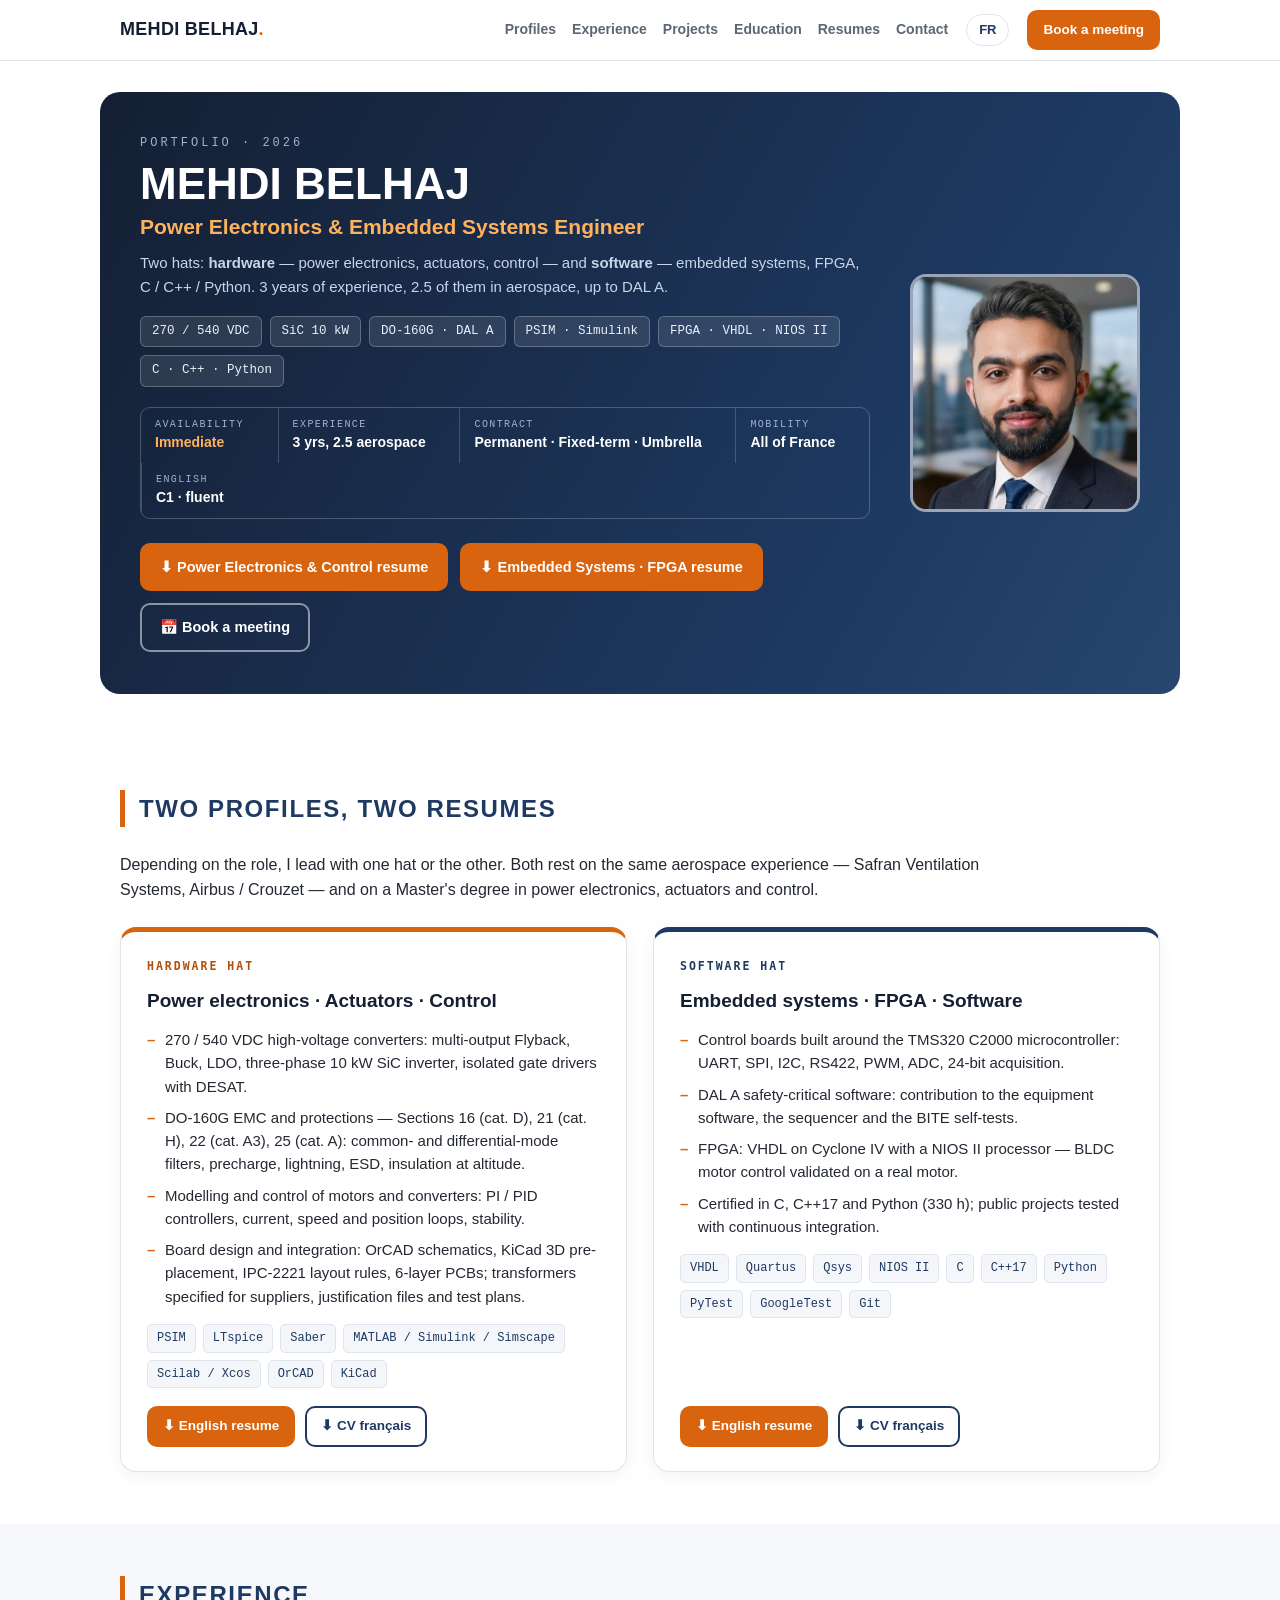
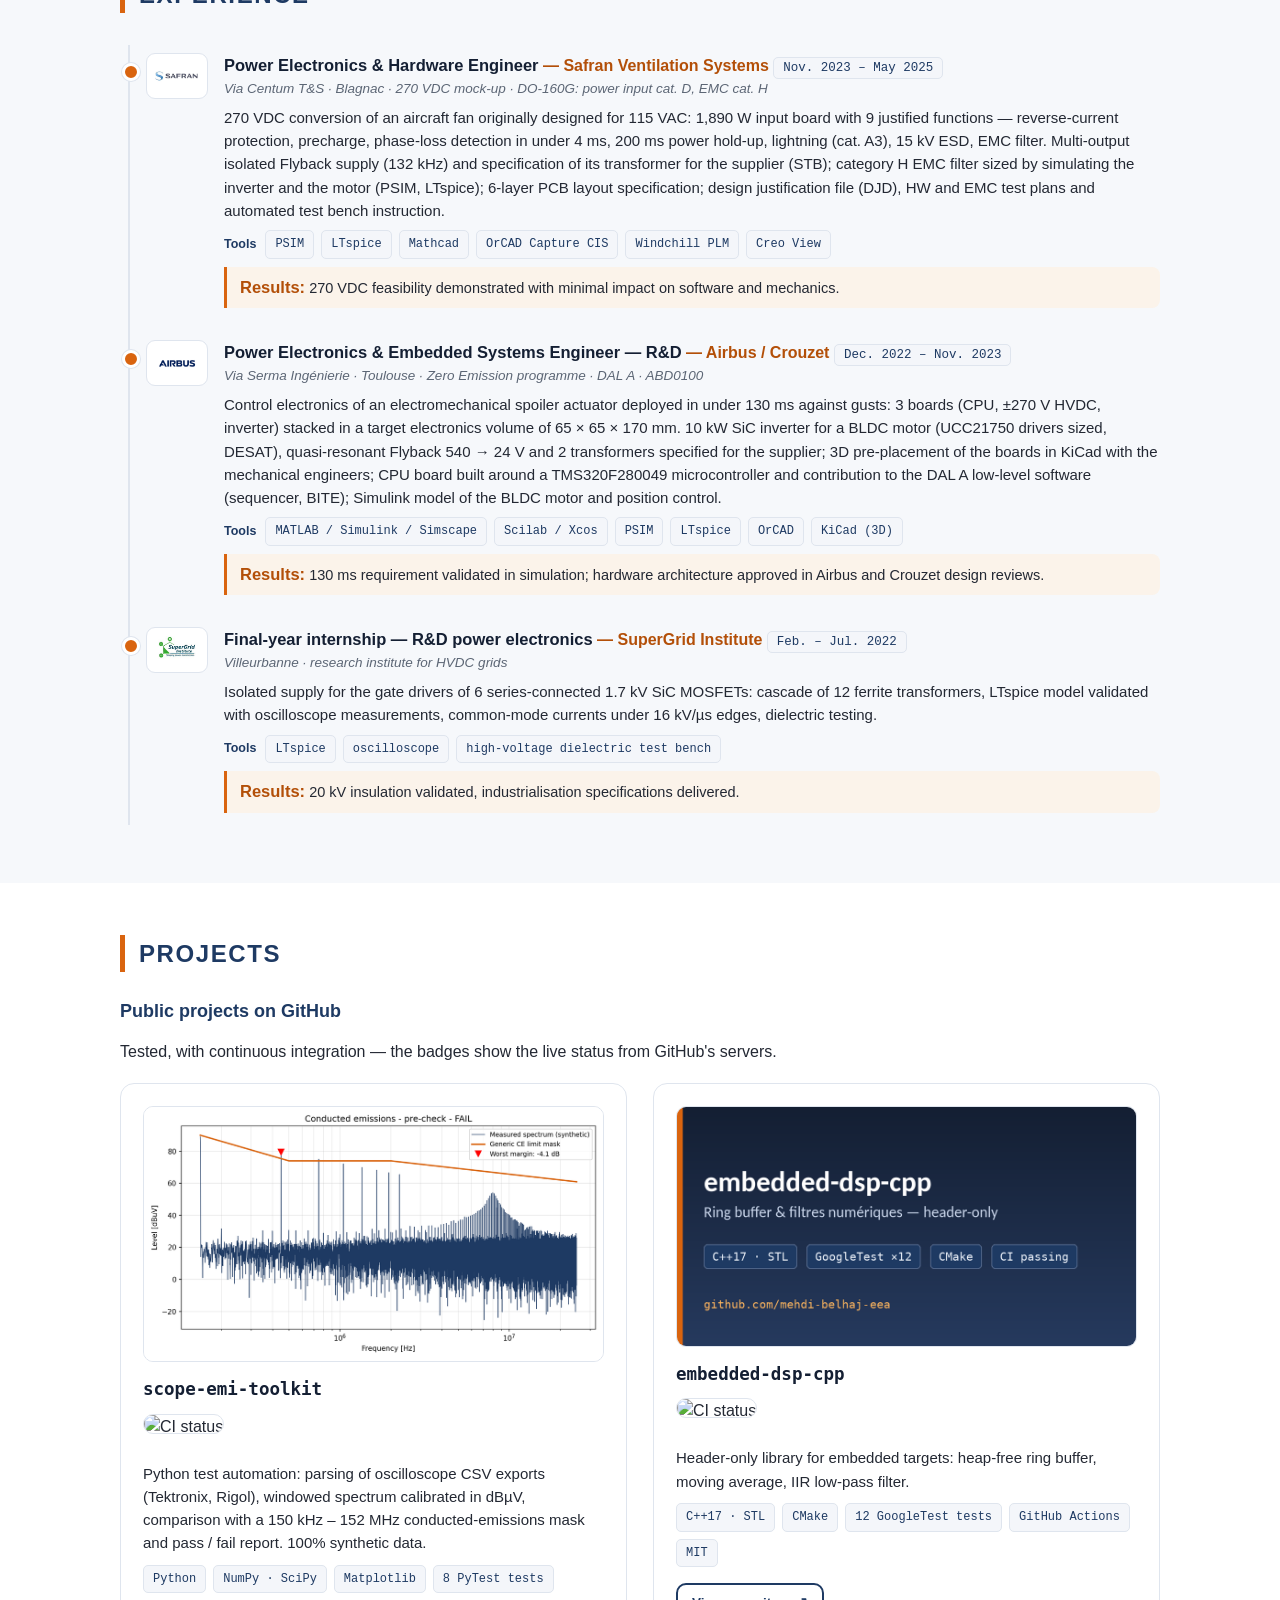
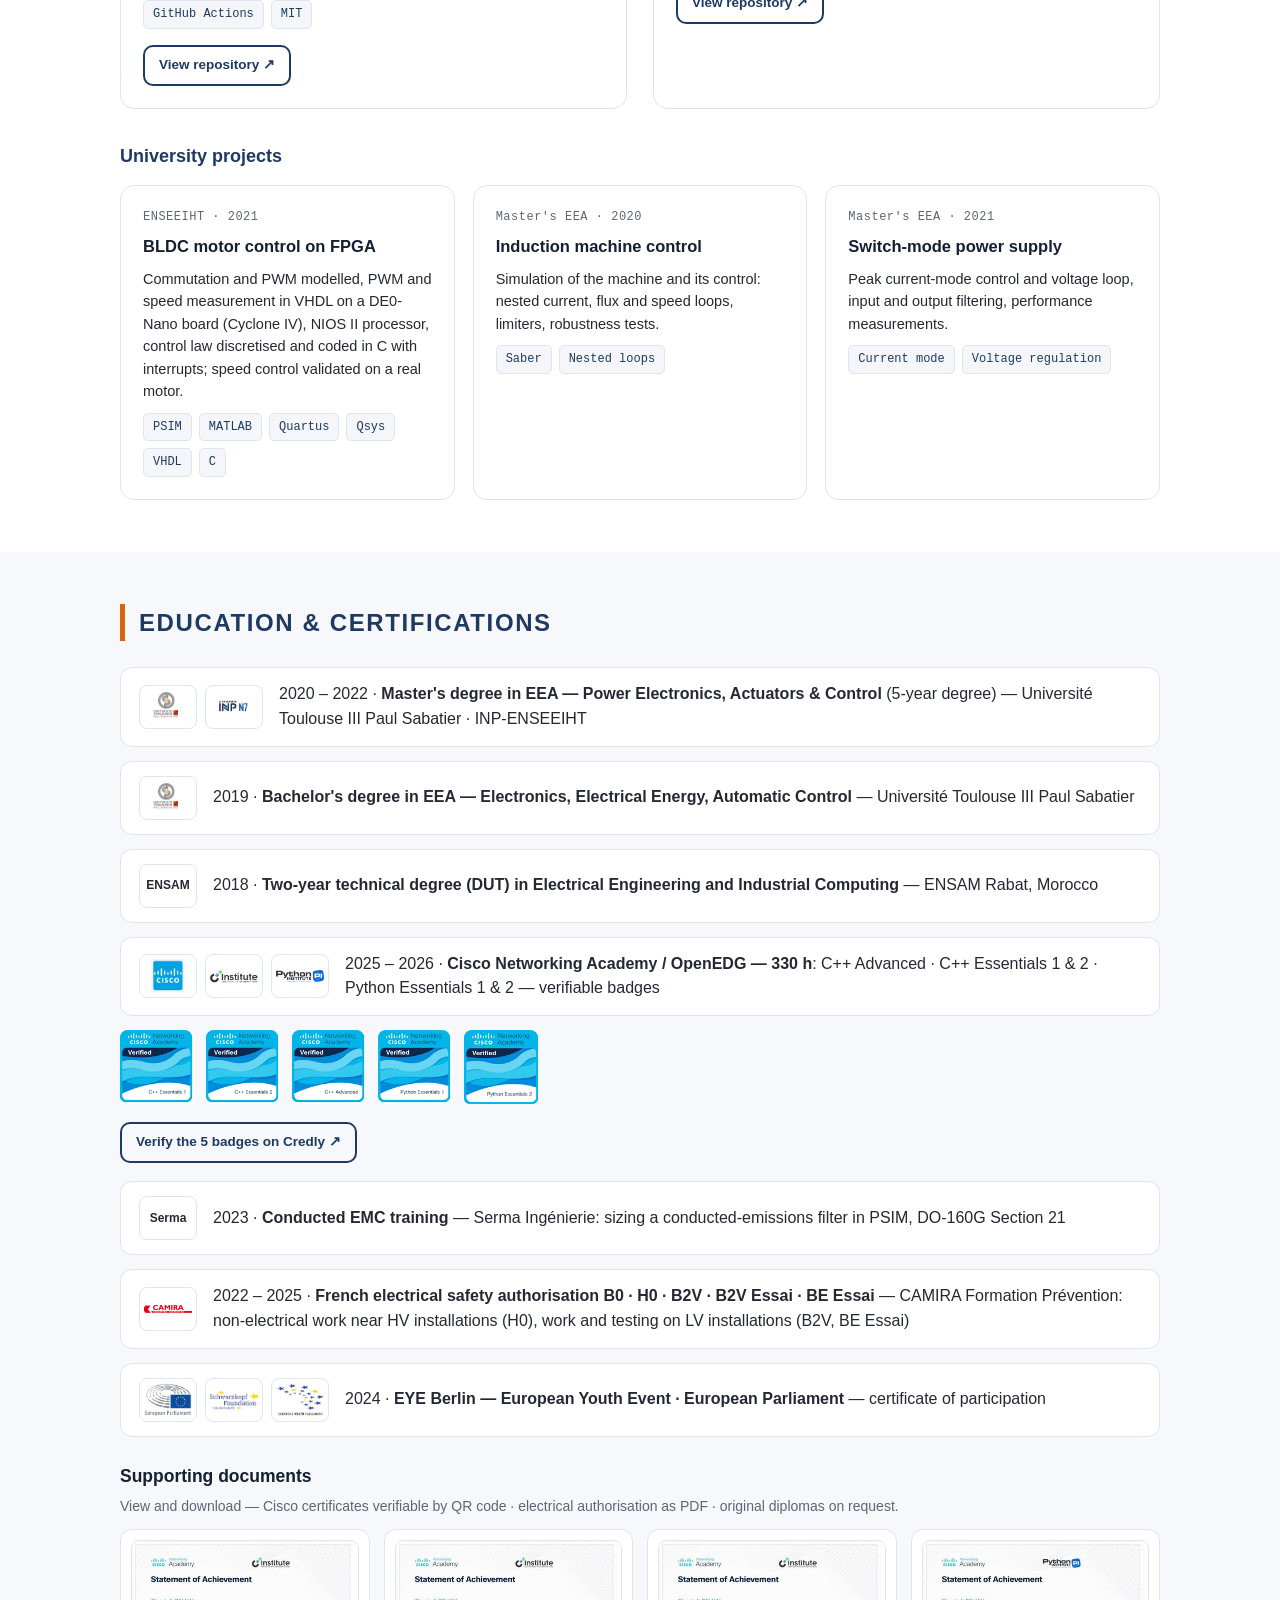
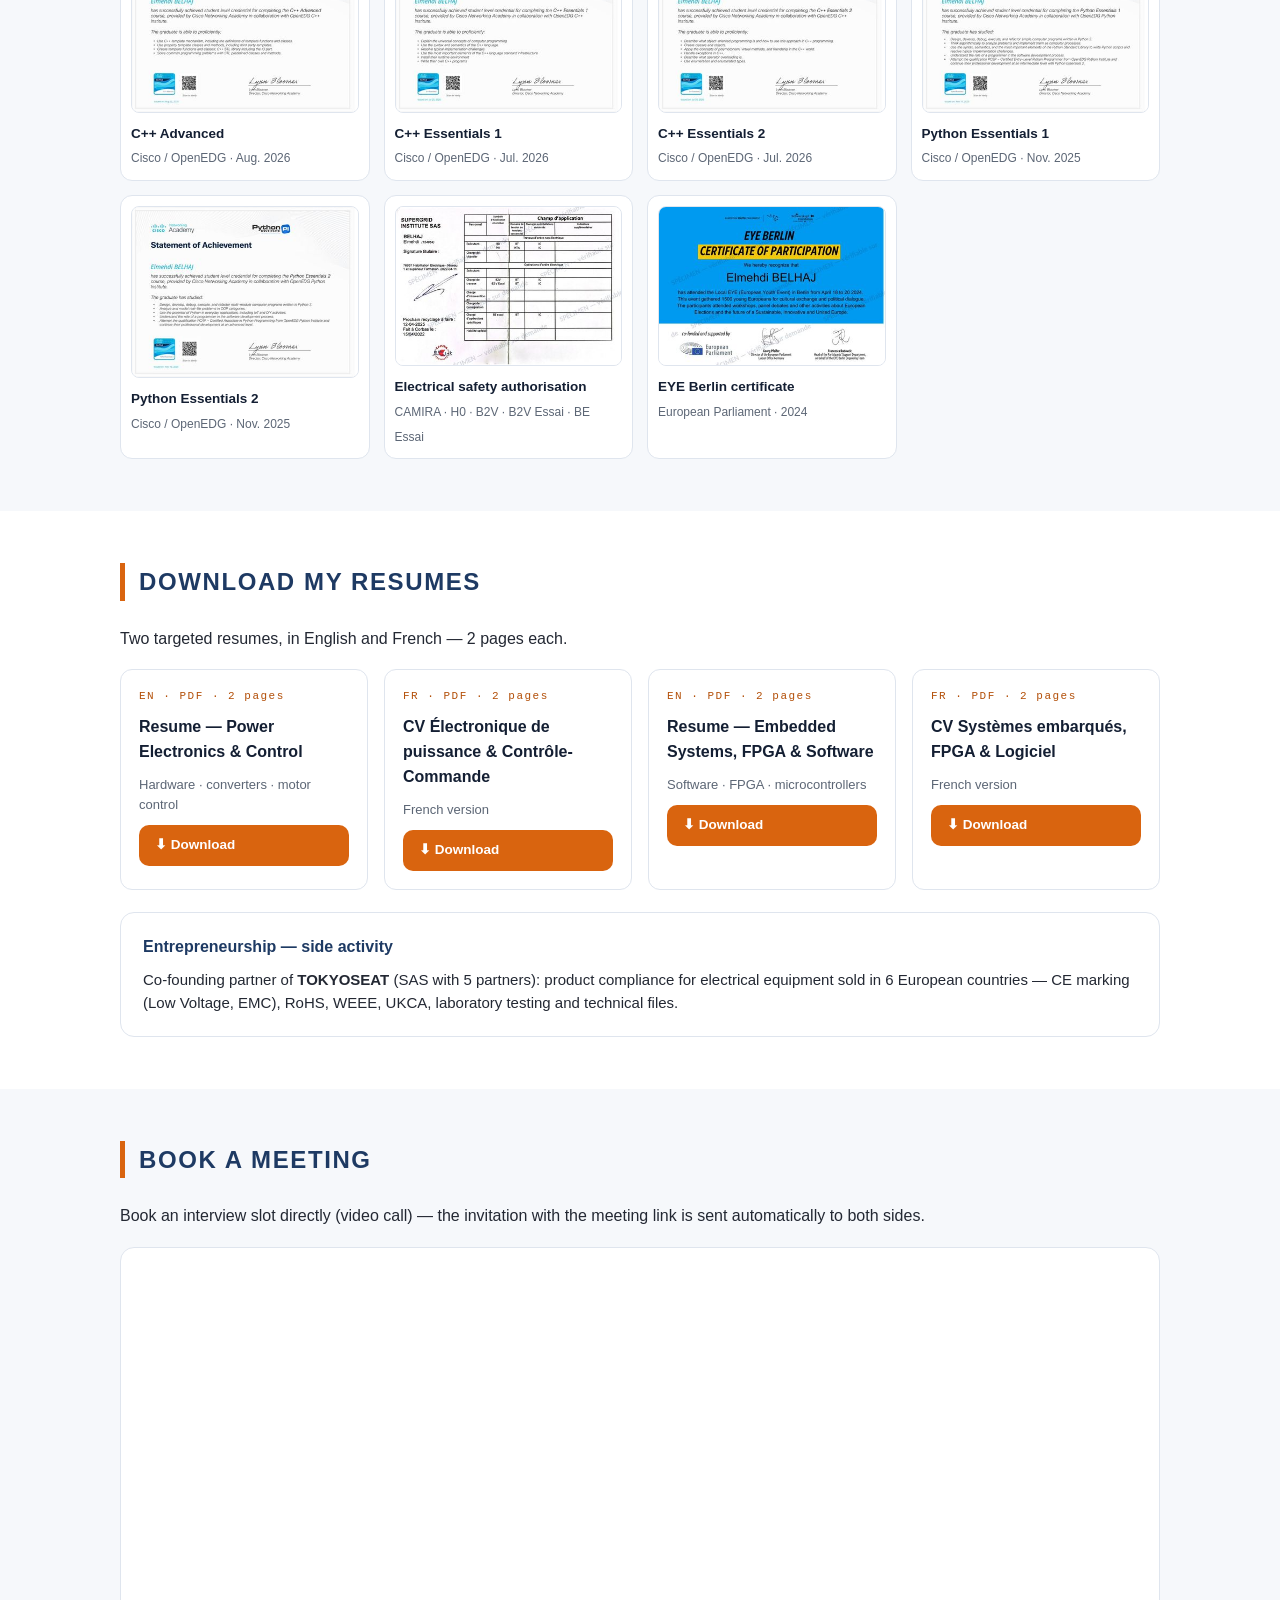
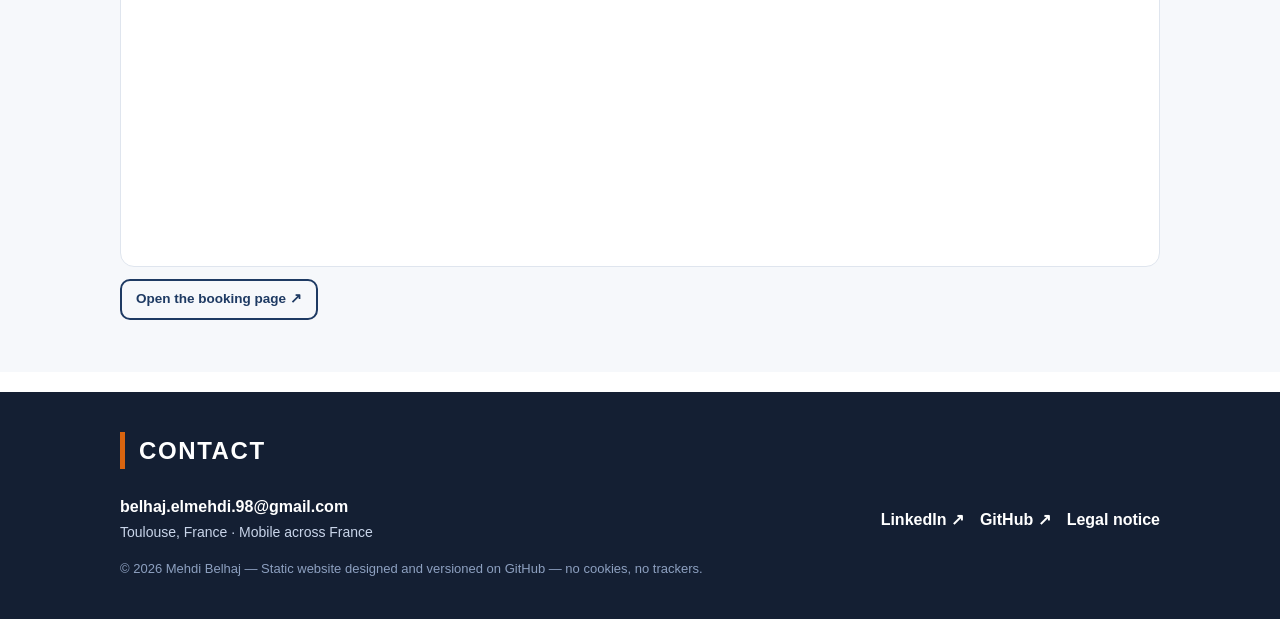
==== commit bc47f81c: "Page EN : dates, catégories DO-160G, intégration mécanique et nouvel aperçu des liens" ====
--- a/en/index.html
+++ b/en/index.html
@@ -2,7 +2,7 @@
 <html lang="en"><head>
 <meta charset="utf-8"/><meta name="viewport" content="width=device-width, initial-scale=1"/>
 <title>Mehdi Belhaj — Power Electronics &amp; Embedded Systems Engineer · Toulouse, France</title>
-<meta name="description" content="3 years in aerospace (Safran, Airbus). Two profiles: power electronics, actuators and control; embedded systems, FPGA and software. Downloadable resumes, GitHub projects and meeting booking."/>
+<meta name="description" content="3 years of experience, 2.5 of them in aerospace (Safran, Airbus). Two profiles: power electronics, actuators and control; embedded systems, FPGA and software. Downloadable resumes, GitHub projects and meeting booking."/>
 <link rel="canonical" href="https://mehdi-belhaj-eea.github.io/en/"/>
 <link rel="alternate" hreflang="fr" href="https://mehdi-belhaj-eea.github.io/"/>
 <link rel="alternate" hreflang="en" href="https://mehdi-belhaj-eea.github.io/en/"/>
@@ -11,10 +11,16 @@
 <link rel="icon" href="../favicon.svg" type="image/svg+xml"/>
 <link rel="icon" type="image/png" sizes="64x64" href="../assets/img/favicon-64.png"/>
 <meta property="og:type" content="profile"/><meta property="og:title" content="Mehdi Belhaj — Power Electronics &amp; Embedded Systems Engineer · Toulouse, France"/>
-<meta property="og:description" content="3 years in aerospace (Safran, Airbus). Two profiles: power electronics, actuators and control; embedded systems, FPGA and software. Downloadable resumes, GitHub projects and meeting booking."/>
-<meta property="og:image" content="https://mehdi-belhaj-eea.github.io/assets/img/og-card.png"/>
+<meta property="og:description" content="3 years of experience, 2.5 of them in aerospace (Safran, Airbus). Two profiles: power electronics, actuators and control; embedded systems, FPGA and software. Downloadable resumes, GitHub projects and meeting booking."/>
+<meta property="og:site_name" content="Mehdi Belhaj"/><meta property="og:locale" content="en_US"/>
+<meta property="og:image" content="https://mehdi-belhaj-eea.github.io/assets/img/og-card-2026-en.jpg"/>
+<meta property="og:image:secure_url" content="https://mehdi-belhaj-eea.github.io/assets/img/og-card-2026-en.jpg"/>
+<meta property="og:image:type" content="image/jpeg"/><meta property="og:image:width" content="1200"/><meta property="og:image:height" content="630"/>
+<meta property="og:image:alt" content="Mehdi Belhaj — Power Electronics &amp; Embedded Systems Engineer"/>
 <meta property="og:url" content="https://mehdi-belhaj-eea.github.io/en/"/>
 <meta name="twitter:card" content="summary_large_image"/>
+<meta name="twitter:title" content="Mehdi Belhaj — Power Electronics &amp; Embedded Systems Engineer · Toulouse, France"/><meta name="twitter:description" content="3 years of experience, 2.5 of them in aerospace (Safran, Airbus). Two profiles: power electronics, actuators and control; embedded systems, FPGA and software. Downloadable resumes, GitHub projects and meeting booking."/>
+<meta name="twitter:image" content="https://mehdi-belhaj-eea.github.io/assets/img/og-card-2026-en.jpg"/>
 <link rel="stylesheet" href="../assets/css/site.css"/>
 <script type="application/ld+json">{"@context":"https://schema.org","@type":"Person","name":"Mehdi Belhaj","jobTitle":"Power Electronics & Embedded Systems Engineer","address":{"@type":"PostalAddress","addressLocality":"Toulouse","addressCountry":"FR"},"url":"https://mehdi-belhaj-eea.github.io","sameAs":["https://linkedin.com/in/mehdi-belhaj-eea","https://github.com/mehdi-belhaj-eea","https://www.credly.com/users/elmehdi-belhaj"]}</script>
 </head><body>
@@ -31,18 +37,18 @@
 <div class="eyebrow">PORTFOLIO · 2026</div>
 <h1>MEHDI BELHAJ</h1>
 <div class="role">Power Electronics &amp; Embedded Systems Engineer</div>
-<div class="tag">Two hats: <b>hardware</b> — power electronics, actuators, control — and <b>software</b> — embedded systems, FPGA, C / C++ / Python. 3 years in aerospace, up to DAL&nbsp;A.</div>
+<div class="tag">Two hats: <b>hardware</b> — power electronics, actuators, control — and <b>software</b> — embedded systems, FPGA, C / C++ / Python. 3 years of experience, 2.5 of them in aerospace, up to DAL&nbsp;A.</div>
 <div class="chips"><span class="chip">270 / 540 VDC</span><span class="chip">SiC 10&nbsp;kW</span><span class="chip">DO-160G · DAL&nbsp;A</span><span class="chip">PSIM · Simulink</span><span class="chip">FPGA · VHDL · NIOS II</span><span class="chip">C · C++ · Python</span></div>
-<div class="ibar"><div class="ib"><div class="il">AVAILABILITY</div><div class="iv hot">Immediate</div></div><div class="ib"><div class="il">EXPERIENCE</div><div class="iv">3 years · aerospace</div></div><div class="ib"><div class="il">CONTRACT</div><div class="iv">Permanent · Fixed-term · Umbrella</div></div><div class="ib"><div class="il">MOBILITY</div><div class="iv">All of France</div></div><div class="ib"><div class="il">ENGLISH</div><div class="iv">C1 · fluent</div></div></div>
+<div class="ibar"><div class="ib"><div class="il">AVAILABILITY</div><div class="iv hot">Immediate</div></div><div class="ib"><div class="il">EXPERIENCE</div><div class="iv">3 yrs, 2.5 aerospace</div></div><div class="ib"><div class="il">CONTRACT</div><div class="iv">Permanent · Fixed-term · Umbrella</div></div><div class="ib"><div class="il">MOBILITY</div><div class="iv">All of France</div></div><div class="ib"><div class="il">ENGLISH</div><div class="iv">C1 · fluent</div></div></div>
 <div class="cta"><a class="btn acc" href="../docs/CV_Mehdi_Belhaj_Power_Electronics_Control_EN.pdf" download>⬇ Power Electronics &amp; Control resume</a><a class="btn acc" href="../docs/CV_Mehdi_Belhaj_Embedded_Systems_FPGA_Software_EN.pdf" download>⬇ Embedded Systems · FPGA resume</a><a class="btn ghost" href="#rdv">📅 Book a meeting</a></div></div>
 <div class="photo"><img src="../assets/img/photo.jpg" alt="Mehdi Belhaj"/></div>
 </div></div>
 
 <section id="profils"><div class="wrap"><h2>Two profiles, two resumes</h2>
 <p class="lead" style="margin-bottom:24px">Depending on the role, I lead with one hat or the other. Both rest on the same aerospace experience — Safran Ventilation Systems, Airbus / Crouzet — and on a Master's degree in power electronics, actuators and control.</p>
-<div class="hats"><div class="hat hw"><span class="lbl">HARDWARE HAT</span><h3>Power electronics · Actuators · Control</h3><ul><li>270 / 540 VDC high-voltage converters: multi-output Flyback, Buck, LDO, three-phase 10&nbsp;kW SiC inverter, isolated gate drivers with DESAT.</li><li>DO-160G EMC and protections: common- and differential-mode filters, precharge, lightning, ESD, insulation at altitude.</li><li>Modelling and control of motors and converters: PI / PID controllers, current, speed and position loops, stability.</li><li>Board design: OrCAD schematics, IPC-2221 layout rules, 6-layer PCBs, component selection and derating.</li></ul><div class="ptags tight"><span class="ptag">PSIM</span><span class="ptag">LTspice</span><span class="ptag">Saber</span><span class="ptag">MATLAB / Simulink / Simscape</span><span class="ptag">Scilab / Xcos</span><span class="ptag">OrCAD</span><span class="ptag">KiCad</span></div><div class="dl"><a class="btn acc sm" href="../docs/CV_Mehdi_Belhaj_Power_Electronics_Control_EN.pdf" download>⬇ English resume</a><a class="btn line sm" href="../docs/CV_Mehdi_Belhaj_Puissance_Controle_Commande.pdf" download>⬇ CV français</a></div></div><div class="hat sw"><span class="lbl">SOFTWARE HAT</span><h3>Embedded systems · FPGA · Software</h3><ul><li>Control boards built around the TMS320 C2000 microcontroller: UART, SPI, I2C, RS422, PWM, ADC, 24-bit acquisition.</li><li>DAL&nbsp;A safety-critical software: contribution to the equipment software, the sequencer and the BITE self-tests.</li><li>FPGA: VHDL on Cyclone IV with a NIOS II processor — BLDC motor control validated on a real motor.</li><li>Certified in C, C++17 and Python (330 h); public projects tested with continuous integration.</li></ul><div class="ptags tight"><span class="ptag">VHDL</span><span class="ptag">Quartus</span><span class="ptag">Qsys</span><span class="ptag">NIOS II</span><span class="ptag">C</span><span class="ptag">C++17</span><span class="ptag">Python</span><span class="ptag">PyTest</span><span class="ptag">GoogleTest</span><span class="ptag">Git</span></div><div class="dl"><a class="btn acc sm" href="../docs/CV_Mehdi_Belhaj_Embedded_Systems_FPGA_Software_EN.pdf" download>⬇ English resume</a><a class="btn line sm" href="../docs/CV_Mehdi_Belhaj_Systemes_Embarques_FPGA_Logiciel.pdf" download>⬇ CV français</a></div></div></div></div></section>
+<div class="hats"><div class="hat hw"><span class="lbl">HARDWARE HAT</span><h3>Power electronics · Actuators · Control</h3><ul><li>270 / 540 VDC high-voltage converters: multi-output Flyback, Buck, LDO, three-phase 10&nbsp;kW SiC inverter, isolated gate drivers with DESAT.</li><li>DO-160G EMC and protections — Sections 16 (cat. D), 21 (cat. H), 22 (cat. A3), 25 (cat. A): common- and differential-mode filters, precharge, lightning, ESD, insulation at altitude.</li><li>Modelling and control of motors and converters: PI / PID controllers, current, speed and position loops, stability.</li><li>Board design and integration: OrCAD schematics, KiCad 3D pre-placement, IPC-2221 layout rules, 6-layer PCBs; transformers specified for suppliers, justification files and test plans.</li></ul><div class="ptags tight"><span class="ptag">PSIM</span><span class="ptag">LTspice</span><span class="ptag">Saber</span><span class="ptag">MATLAB / Simulink / Simscape</span><span class="ptag">Scilab / Xcos</span><span class="ptag">OrCAD</span><span class="ptag">KiCad</span></div><div class="dl"><a class="btn acc sm" href="../docs/CV_Mehdi_Belhaj_Power_Electronics_Control_EN.pdf" download>⬇ English resume</a><a class="btn line sm" href="../docs/CV_Mehdi_Belhaj_Puissance_Controle_Commande.pdf" download>⬇ CV français</a></div></div><div class="hat sw"><span class="lbl">SOFTWARE HAT</span><h3>Embedded systems · FPGA · Software</h3><ul><li>Control boards built around the TMS320 C2000 microcontroller: UART, SPI, I2C, RS422, PWM, ADC, 24-bit acquisition.</li><li>DAL&nbsp;A safety-critical software: contribution to the equipment software, the sequencer and the BITE self-tests.</li><li>FPGA: VHDL on Cyclone IV with a NIOS II processor — BLDC motor control validated on a real motor.</li><li>Certified in C, C++17 and Python (330 h); public projects tested with continuous integration.</li></ul><div class="ptags tight"><span class="ptag">VHDL</span><span class="ptag">Quartus</span><span class="ptag">Qsys</span><span class="ptag">NIOS II</span><span class="ptag">C</span><span class="ptag">C++17</span><span class="ptag">Python</span><span class="ptag">PyTest</span><span class="ptag">GoogleTest</span><span class="ptag">Git</span></div><div class="dl"><a class="btn acc sm" href="../docs/CV_Mehdi_Belhaj_Embedded_Systems_FPGA_Software_EN.pdf" download>⬇ English resume</a><a class="btn line sm" href="../docs/CV_Mehdi_Belhaj_Systemes_Embarques_FPGA_Logiciel.pdf" download>⬇ CV français</a></div></div></div></div></section>
 
-<section id="exp" class="alt"><div class="wrap"><h2>Experience</h2><div class="tl"><div class="job"><div class="lg"><img src="../assets/img/safran.png" alt="Safran Ventilation Systems"/></div><div class="jt"><b>Power Electronics &amp; Hardware Engineer</b> <span class="c">— Safran Ventilation Systems</span> <span class="date">Nov. 2023 – May 2025</span><div class="meta">Via Centum T&amp;S · Blagnac · 270 VDC mock-up · EMC DO-160G&nbsp;category&nbsp;H</div><p style="margin-top:6px;font-size:15px">270 VDC conversion of an aircraft fan originally designed for 115 VAC: 1,890 W input board with 9 justified functions — reverse-current protection, precharge, phase-loss detection in under 4&nbsp;ms, 200&nbsp;ms power hold-up, lightning, 15 kV ESD, EMC filter. Multi-output isolated Flyback supply (132 kHz) and 5 / 16 / 18 V rails for the control boards; EMC filter sized from a simulation of the inverter and the motor; 6-layer PCB layout specification; design justification file (DJD).</p><div class="ptags"><span class="tlab">Tools</span><span class="ptag">PSIM</span><span class="ptag">OrCAD Capture CIS</span><span class="ptag">Excel</span><span class="ptag">Windchill PLM</span></div><div class="res"><b>Results:</b> 270 VDC feasibility demonstrated with minimal impact on software and mechanics.</div></div></div><div class="job"><div class="lg"><img src="../assets/img/airbus.png" alt="Airbus / Crouzet"/></div><div class="jt"><b>Power Electronics &amp; Embedded Systems Engineer — R&amp;D</b> <span class="c">— Airbus / Crouzet</span> <span class="date">Sept. 2022 – Nov. 2023</span><div class="meta">Via Serma Ingénierie · Toulouse · Zero Emission programme · DAL&nbsp;A · ABD0100</div><p style="margin-top:6px;font-size:15px">Control electronics of an electromechanical spoiler actuator deployed in under 130&nbsp;ms against gusts: 3 boards (CPU, ±270 V HVDC, inverter) in 65 × 65 × 170 mm. 10&nbsp;kW SiC inverter for a BLDC motor (UCC21750 drivers, DESAT), quasi-resonant Flyback 540 → 24 V; CPU board built around a TMS320F280049 microcontroller and contribution to the DAL&nbsp;A low-level software (sequencer, BITE); mechatronic modelling and motor position control.</p><div class="ptags"><span class="tlab">Tools</span><span class="ptag">MATLAB / Simulink / Simscape</span><span class="ptag">Scilab / Xcos</span><span class="ptag">PSIM</span><span class="ptag">LTspice</span><span class="ptag">OrCAD</span><span class="ptag">KiCad</span></div><div class="res"><b>Results:</b> 130&nbsp;ms requirement validated in simulation; hardware architecture approved in Airbus and Crouzet design reviews.</div></div></div><div class="job"><div class="lg"><img src="../assets/img/supergrid.png" alt="SuperGrid Institute"/></div><div class="jt"><b>Final-year internship — R&amp;D power electronics</b> <span class="c">— SuperGrid Institute</span> <span class="date">Feb. – Jul. 2022</span><div class="meta">Villeurbanne · research institute for HVDC grids</div><p style="margin-top:6px;font-size:15px">Isolated supply for the gate drivers of 6 series-connected 1.7&nbsp;kV SiC MOSFETs: cascade of 12 ferrite transformers, LTspice model validated with oscilloscope measurements, common-mode currents under 16 kV/µs edges, dielectric testing.</p><div class="ptags"><span class="tlab">Tools</span><span class="ptag">LTspice</span><span class="ptag">oscilloscope</span><span class="ptag">high-voltage dielectric test bench</span></div><div class="res"><b>Results:</b> 20&nbsp;kV insulation validated, industrialisation specifications delivered.</div></div></div></div></div></section>
+<section id="exp" class="alt"><div class="wrap"><h2>Experience</h2><div class="tl"><div class="job"><div class="lg"><img src="../assets/img/safran.png" alt="Safran Ventilation Systems"/></div><div class="jt"><b>Power Electronics &amp; Hardware Engineer</b> <span class="c">— Safran Ventilation Systems</span> <span class="date">Nov. 2023 – May 2025</span><div class="meta">Via Centum T&amp;S · Blagnac · 270 VDC mock-up · DO-160G: power input cat. D, EMC cat. H</div><p style="margin-top:6px;font-size:15px">270 VDC conversion of an aircraft fan originally designed for 115 VAC: 1,890 W input board with 9 justified functions — reverse-current protection, precharge, phase-loss detection in under 4&nbsp;ms, 200&nbsp;ms power hold-up, lightning (cat. A3), 15 kV ESD, EMC filter. Multi-output isolated Flyback supply (132 kHz) and specification of its transformer for the supplier (STB); category H EMC filter sized by simulating the inverter and the motor (PSIM, LTspice); 6-layer PCB layout specification; design justification file (DJD), HW and EMC test plans and automated test bench instruction.</p><div class="ptags"><span class="tlab">Tools</span><span class="ptag">PSIM</span><span class="ptag">LTspice</span><span class="ptag">Mathcad</span><span class="ptag">OrCAD Capture CIS</span><span class="ptag">Windchill PLM</span><span class="ptag">Creo View</span></div><div class="res"><b>Results:</b> 270 VDC feasibility demonstrated with minimal impact on software and mechanics.</div></div></div><div class="job"><div class="lg"><img src="../assets/img/airbus.png" alt="Airbus / Crouzet"/></div><div class="jt"><b>Power Electronics &amp; Embedded Systems Engineer — R&amp;D</b> <span class="c">— Airbus / Crouzet</span> <span class="date">Dec. 2022 – Nov. 2023</span><div class="meta">Via Serma Ingénierie · Toulouse · Zero Emission programme · DAL&nbsp;A · ABD0100</div><p style="margin-top:6px;font-size:15px">Control electronics of an electromechanical spoiler actuator deployed in under 130&nbsp;ms against gusts: 3 boards (CPU, ±270 V HVDC, inverter) stacked in a target electronics volume of 65 × 65 × 170 mm. 10&nbsp;kW SiC inverter for a BLDC motor (UCC21750 drivers sized, DESAT), quasi-resonant Flyback 540 → 24 V and 2 transformers specified for the supplier; 3D pre-placement of the boards in KiCad with the mechanical engineers; CPU board built around a TMS320F280049 microcontroller and contribution to the DAL&nbsp;A low-level software (sequencer, BITE); Simulink model of the BLDC motor and position control.</p><div class="ptags"><span class="tlab">Tools</span><span class="ptag">MATLAB / Simulink / Simscape</span><span class="ptag">Scilab / Xcos</span><span class="ptag">PSIM</span><span class="ptag">LTspice</span><span class="ptag">OrCAD</span><span class="ptag">KiCad (3D)</span></div><div class="res"><b>Results:</b> 130&nbsp;ms requirement validated in simulation; hardware architecture approved in Airbus and Crouzet design reviews.</div></div></div><div class="job"><div class="lg"><img src="../assets/img/supergrid.png" alt="SuperGrid Institute"/></div><div class="jt"><b>Final-year internship — R&amp;D power electronics</b> <span class="c">— SuperGrid Institute</span> <span class="date">Feb. – Jul. 2022</span><div class="meta">Villeurbanne · research institute for HVDC grids</div><p style="margin-top:6px;font-size:15px">Isolated supply for the gate drivers of 6 series-connected 1.7&nbsp;kV SiC MOSFETs: cascade of 12 ferrite transformers, LTspice model validated with oscilloscope measurements, common-mode currents under 16 kV/µs edges, dielectric testing.</p><div class="ptags"><span class="tlab">Tools</span><span class="ptag">LTspice</span><span class="ptag">oscilloscope</span><span class="ptag">high-voltage dielectric test bench</span></div><div class="res"><b>Results:</b> 20&nbsp;kV insulation validated, industrialisation specifications delivered.</div></div></div></div></div></section>
 
 <section id="projets"><div class="wrap"><h2>Projects</h2>
 <h3 class="sub" style="margin-top:0">Public projects on GitHub</h3>
@@ -55,7 +61,7 @@
 <div class="crow"><div class="lgs"><div class="lgbox"><img src="../assets/img/ups.png" alt="UT3"/></div><div class="lgbox"><img src="../assets/img/n7.png" alt="INP N7"/></div></div><div>2020 – 2022 · <b>Master's degree in EEA — Power Electronics, Actuators &amp; Control</b> (5-year degree) — Université Toulouse III Paul Sabatier · INP-ENSEEIHT</div></div><div class="crow"><div class="lgs"><div class="lgbox"><img src="../assets/img/ups.png" alt="UT3"/></div></div><div>2019 · <b>Bachelor's degree in EEA — Electronics, Electrical Energy, Automatic Control</b> — Université Toulouse III Paul Sabatier</div></div><div class="crow"><div class="lgs"><div class="lgbox" style="font-weight:700;font-size:12px">ENSAM</div></div><div>2018 · <b>Two-year technical degree (DUT) in Electrical Engineering and Industrial Computing</b> — ENSAM Rabat, Morocco</div></div><div class="crow"><div class="lgs"><div class="lgbox"><img src="../assets/img/cisco.png" alt="Cisco"/></div><div class="lgbox"><img src="../assets/img/cpp.png" alt="C++ Institute"/></div><div class="lgbox"><img src="../assets/img/py.png" alt="Python Institute"/></div></div><div>2025 – 2026 · <b>Cisco Networking Academy / OpenEDG — 330 h</b>: C++ Advanced · C++ Essentials 1 &amp; 2 · Python Essentials 1 &amp; 2 — verifiable badges</div></div>
 <div class="badgerow"><img src="../assets/img/b1.png" alt="Badge Credly 1"/><img src="../assets/img/b2.png" alt="Badge Credly 2"/><img src="../assets/img/b3.png" alt="Badge Credly 3"/><img src="../assets/img/b4.png" alt="Badge Credly 4"/><img src="../assets/img/b5.png" alt="Badge Credly 5"/></div>
 <a class="btn line sm" href="https://www.credly.com/users/elmehdi-belhaj" target="_blank" rel="noopener">Verify the 5 badges on Credly ↗</a>
-<div class="crow" style="margin-top:18px"><div class="lgs"><div class="lgbox"><img src="../assets/img/camira.png" alt="CAMIRA"/></div></div><div>2022 · <b>French electrical safety authorisation H0 · B2V · B2V Essai · BE Essai</b> — CAMIRA Formation Prévention: non-electrical work near HV installations (H0), work and testing on LV installations (B2V, BE Essai)</div></div><div class="crow"><div class="lgs"><div class="lgbox"><img src="../assets/img/ep.png" alt="European Parliament"/></div><div class="lgbox"><img src="../assets/img/schw.png" alt="Schwarzkopf Foundation"/></div><div class="lgbox"><img src="../assets/img/eyp.png" alt="EYP"/></div></div><div>2024 · <b>EYE Berlin — European Youth Event · European Parliament</b> — certificate of participation</div></div>
+<div class="crow" style="margin-top:18px"><div class="lgs"><div class="lgbox" style="font-weight:700;font-size:12px">Serma</div></div><div>2023 · <b>Conducted EMC training</b> — Serma Ingénierie: sizing a conducted-emissions filter in PSIM, DO-160G Section 21</div></div><div class="crow"><div class="lgs"><div class="lgbox"><img src="../assets/img/camira.png" alt="CAMIRA"/></div></div><div>2022 – 2025 · <b>French electrical safety authorisation B0 · H0 · B2V · B2V Essai · BE Essai</b> — CAMIRA Formation Prévention: non-electrical work near HV installations (H0), work and testing on LV installations (B2V, BE Essai)</div></div><div class="crow"><div class="lgs"><div class="lgbox"><img src="../assets/img/ep.png" alt="European Parliament"/></div><div class="lgbox"><img src="../assets/img/schw.png" alt="Schwarzkopf Foundation"/></div><div class="lgbox"><img src="../assets/img/eyp.png" alt="EYP"/></div></div><div>2024 · <b>EYE Berlin — European Youth Event · European Parliament</b> — certificate of participation</div></div>
 <h3 style="margin-top:26px">Supporting documents</h3>
 <p style="margin:6px 0 2px;font-size:14px;color:var(--mut)">View and download — Cisco certificates verifiable by QR code · electrical authorisation as PDF · original diplomas on request.</p>
 <div class="justs"><a class="just" href="../docs/Certificat_Cisco_Cpp_Advanced.pdf" target="_blank" rel="noopener"><img src="../assets/img/t-cert-cadv.jpg" alt="C++ Advanced" loading="lazy"/><span class="t">C++ Advanced</span><br/><span class="n">Cisco / OpenEDG · Aug. 2026</span></a><a class="just" href="../docs/Certificat_Cisco_Cpp_Essentials_1.pdf" target="_blank" rel="noopener"><img src="../assets/img/t-cert-c1.jpg" alt="C++ Essentials 1" loading="lazy"/><span class="t">C++ Essentials 1</span><br/><span class="n">Cisco / OpenEDG · Jul. 2026</span></a><a class="just" href="../docs/Certificat_Cisco_Cpp_Essentials_2.pdf" target="_blank" rel="noopener"><img src="../assets/img/t-cert-c2.jpg" alt="C++ Essentials 2" loading="lazy"/><span class="t">C++ Essentials 2</span><br/><span class="n">Cisco / OpenEDG · Jul. 2026</span></a><a class="just" href="../docs/Certificat_Cisco_Python_Essentials_1.pdf" target="_blank" rel="noopener"><img src="../assets/img/t-cert-py1.jpg" alt="Python Essentials 1" loading="lazy"/><span class="t">Python Essentials 1</span><br/><span class="n">Cisco / OpenEDG · Nov. 2025</span></a><a class="just" href="../docs/Certificat_Cisco_Python_Essentials_2.pdf" target="_blank" rel="noopener"><img src="../assets/img/t-cert-py2.jpg" alt="Python Essentials 2" loading="lazy"/><span class="t">Python Essentials 2</span><br/><span class="n">Cisco / OpenEDG · Nov. 2025</span></a><a class="just" href="../docs/Habilitation_Electrique_CAMIRA_Mehdi_Belhaj.pdf" target="_blank" rel="noopener"><img src="../assets/img/t-habilitation-2.jpg" alt="Electrical safety authorisation" loading="lazy"/><span class="t">Electrical safety authorisation</span><br/><span class="n">CAMIRA · H0 · B2V · B2V Essai · BE Essai</span></a><a class="just" href="../docs/Certificat_EYE_Berlin_Mehdi_Belhaj.pdf" target="_blank" rel="noopener"><img src="../assets/img/t-certificat-eye.jpg" alt="EYE Berlin certificate" loading="lazy"/><span class="t">EYE Berlin certificate</span><br/><span class="n">European Parliament · 2024</span></a></div>
--- a/assets/css/site.css
+++ b/assets/css/site.css
@@ -120,3 +120,27 @@
  .top .rdvbtn{display:none}
 }
 @media print{.top,.cta,#rdv,footer .frow a{display:none}body{font-size:12px}}
+/* ---------- 2026-10 : deux profils (hardware / logiciel) ---------- */
+.hats{display:grid;grid-template-columns:1fr 1fr;gap:26px}
+.hat{background:#fff;border:1px solid var(--hair);border-radius:16px;padding:26px 26px 24px;display:flex;flex-direction:column;gap:14px;box-shadow:0 4px 18px rgba(15,26,48,.05)}
+.hat.hw{border-top:5px solid var(--accent)}
+.hat.sw{border-top:5px solid var(--navy)}
+.hat .lbl{font-family:ui-monospace,Consolas,'DejaVu Sans Mono',monospace;font-size:11.5px;letter-spacing:2px;color:var(--accent-d);font-weight:700}
+.hat.sw .lbl{color:var(--navy)}
+.hat h3{font-size:19px;line-height:1.3}
+.hat ul{list-style:none;display:flex;flex-direction:column;gap:8px}
+.hat li{position:relative;padding-left:18px;font-size:15px}
+.hat li:before{content:"–";position:absolute;left:0;color:var(--accent);font-weight:800}
+.hat .dl{display:flex;gap:10px;flex-wrap:wrap;margin-top:auto;padding-top:4px}
+.ptags.tight{margin:2px 0 0}
+.jt .ptags{margin:8px 0 0}
+h3.sub{margin:34px 0 14px;font-size:18px;color:var(--navy)}
+.grid3{display:grid;grid-template-columns:repeat(3,1fr);gap:18px}
+.up{display:flex;flex-direction:column;gap:8px}
+.up .when{font-family:ui-monospace,Consolas,monospace;font-size:12px;color:var(--mut);letter-spacing:.5px}
+.up h3{font-size:16.5px}
+.up p{font-size:14.5px}
+.doc .s{font-size:13px;color:var(--mut)}
+.note{font-size:14px;color:var(--mut);margin-top:14px}
+@media(max-width:900px){.hats,.grid3{grid-template-columns:1fr}.hat{padding:22px 18px}}
+.tlab{font-size:12.5px;font-weight:700;color:var(--navy);align-self:center;margin-right:2px}
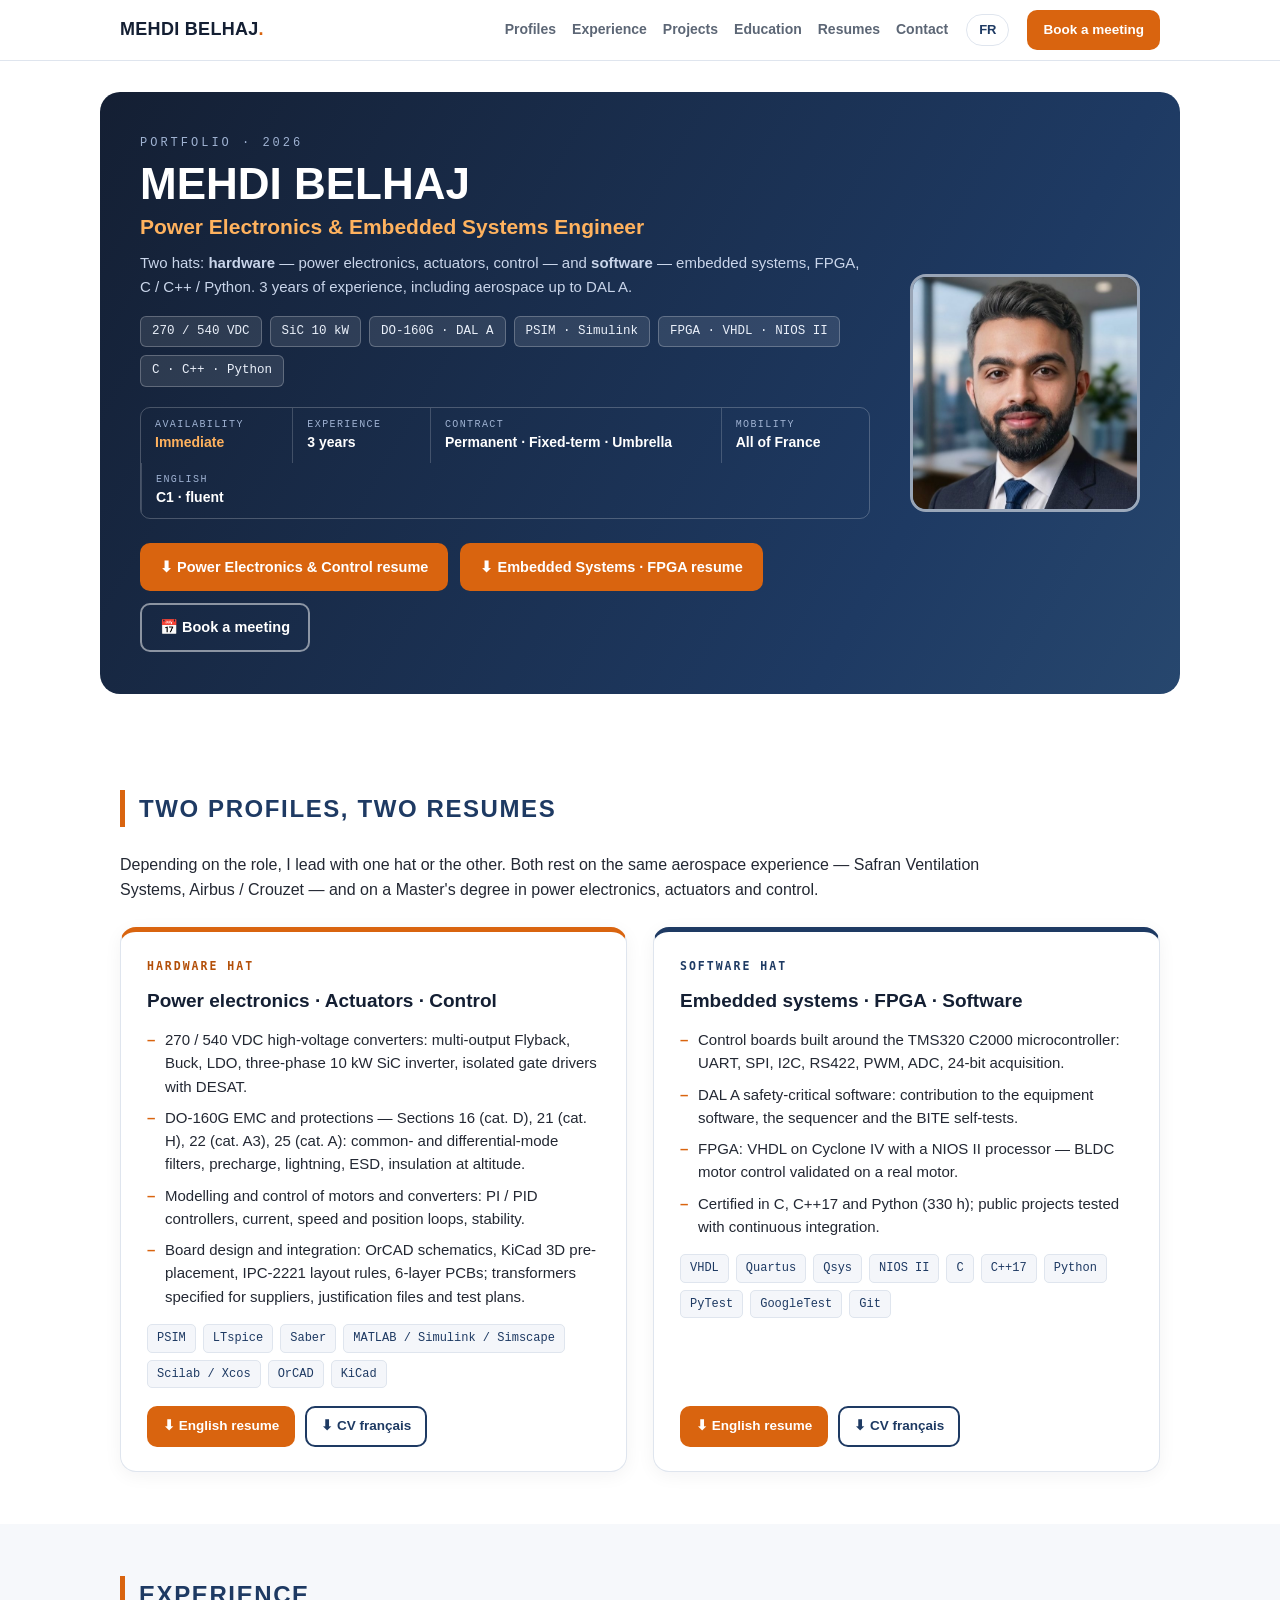
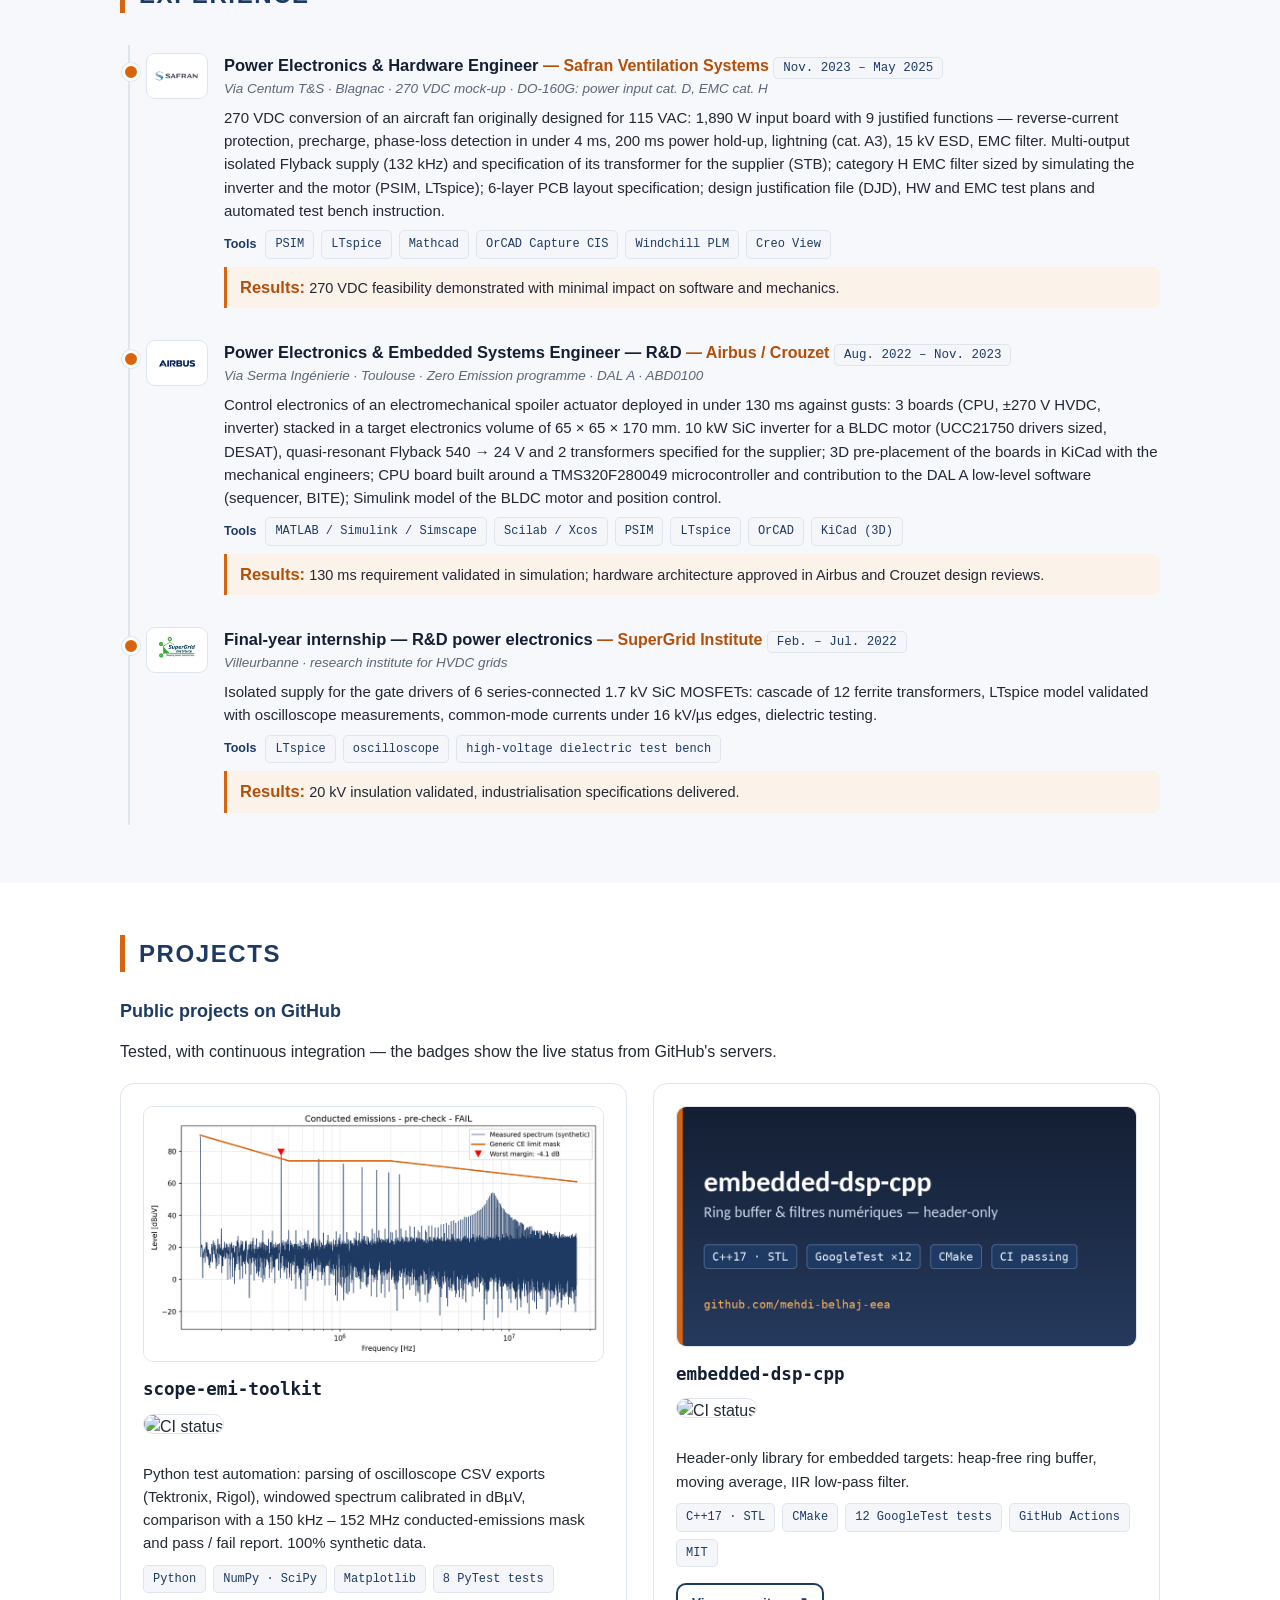
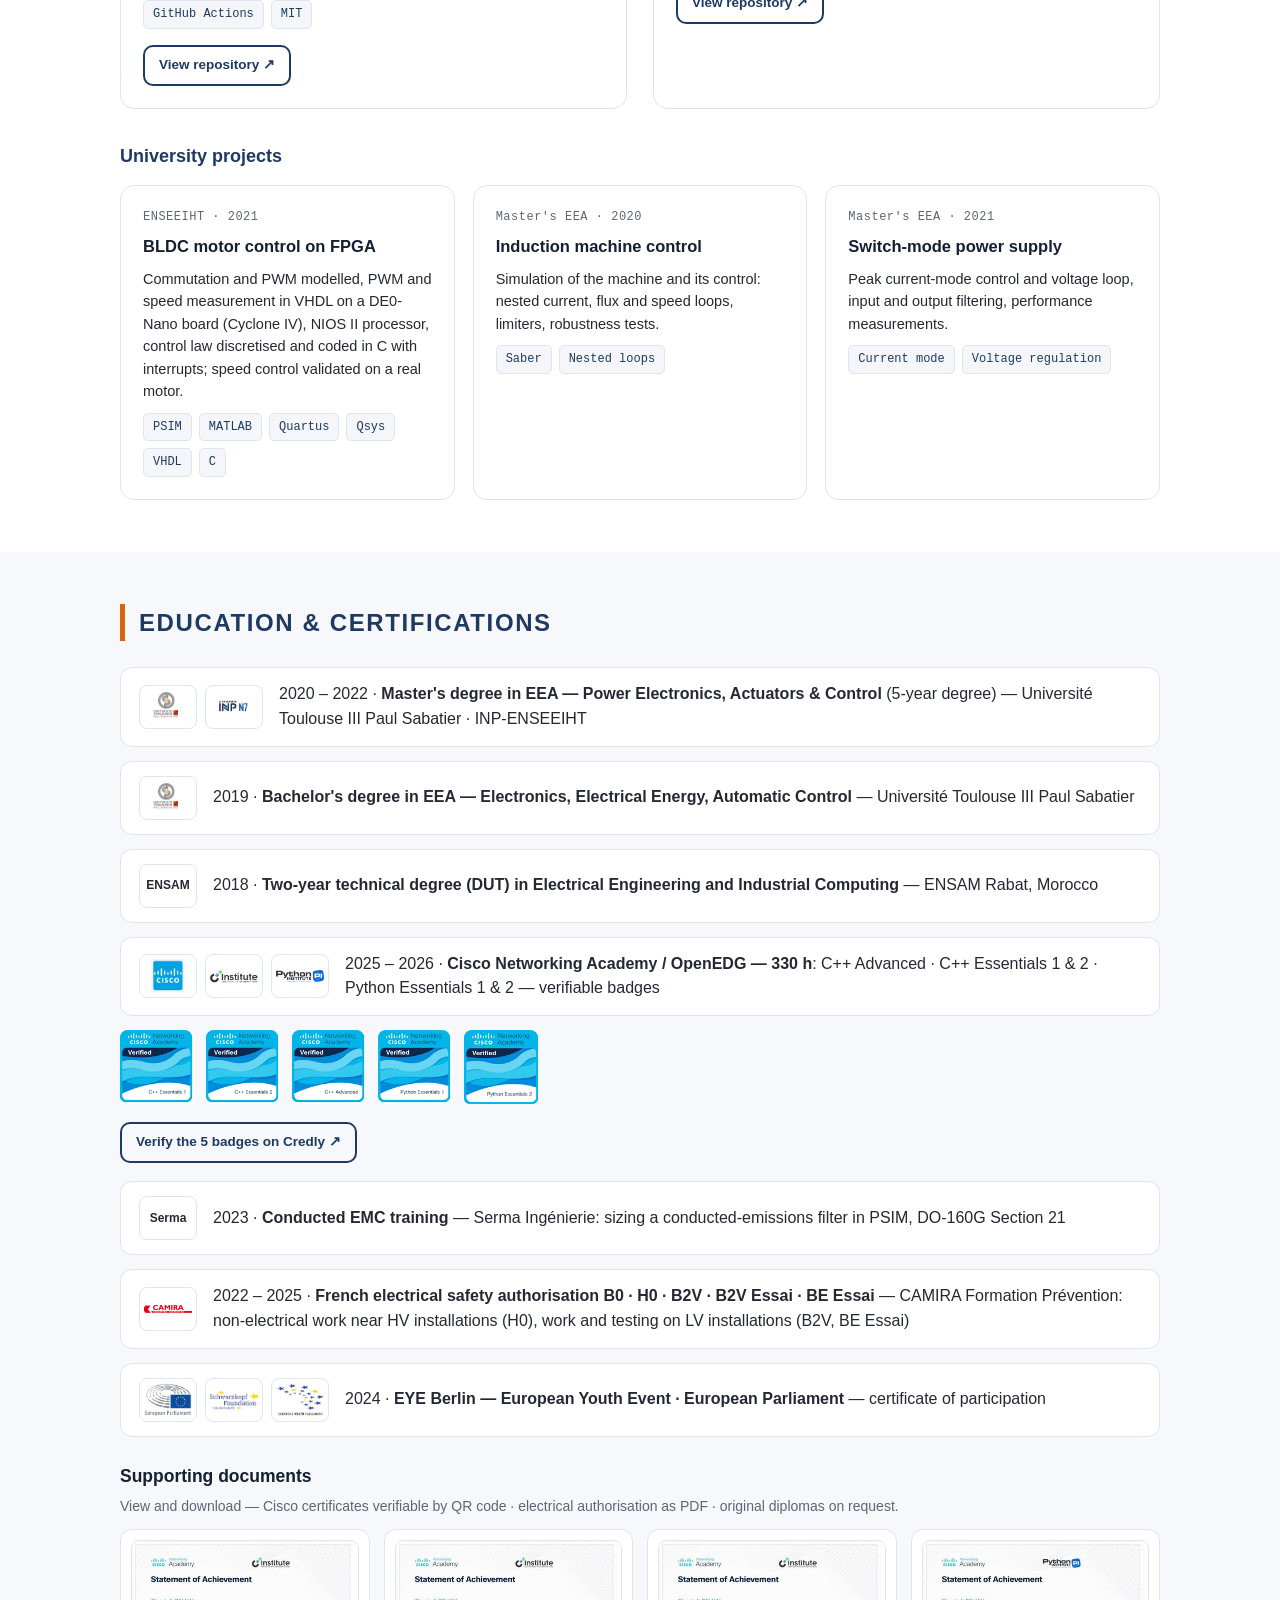
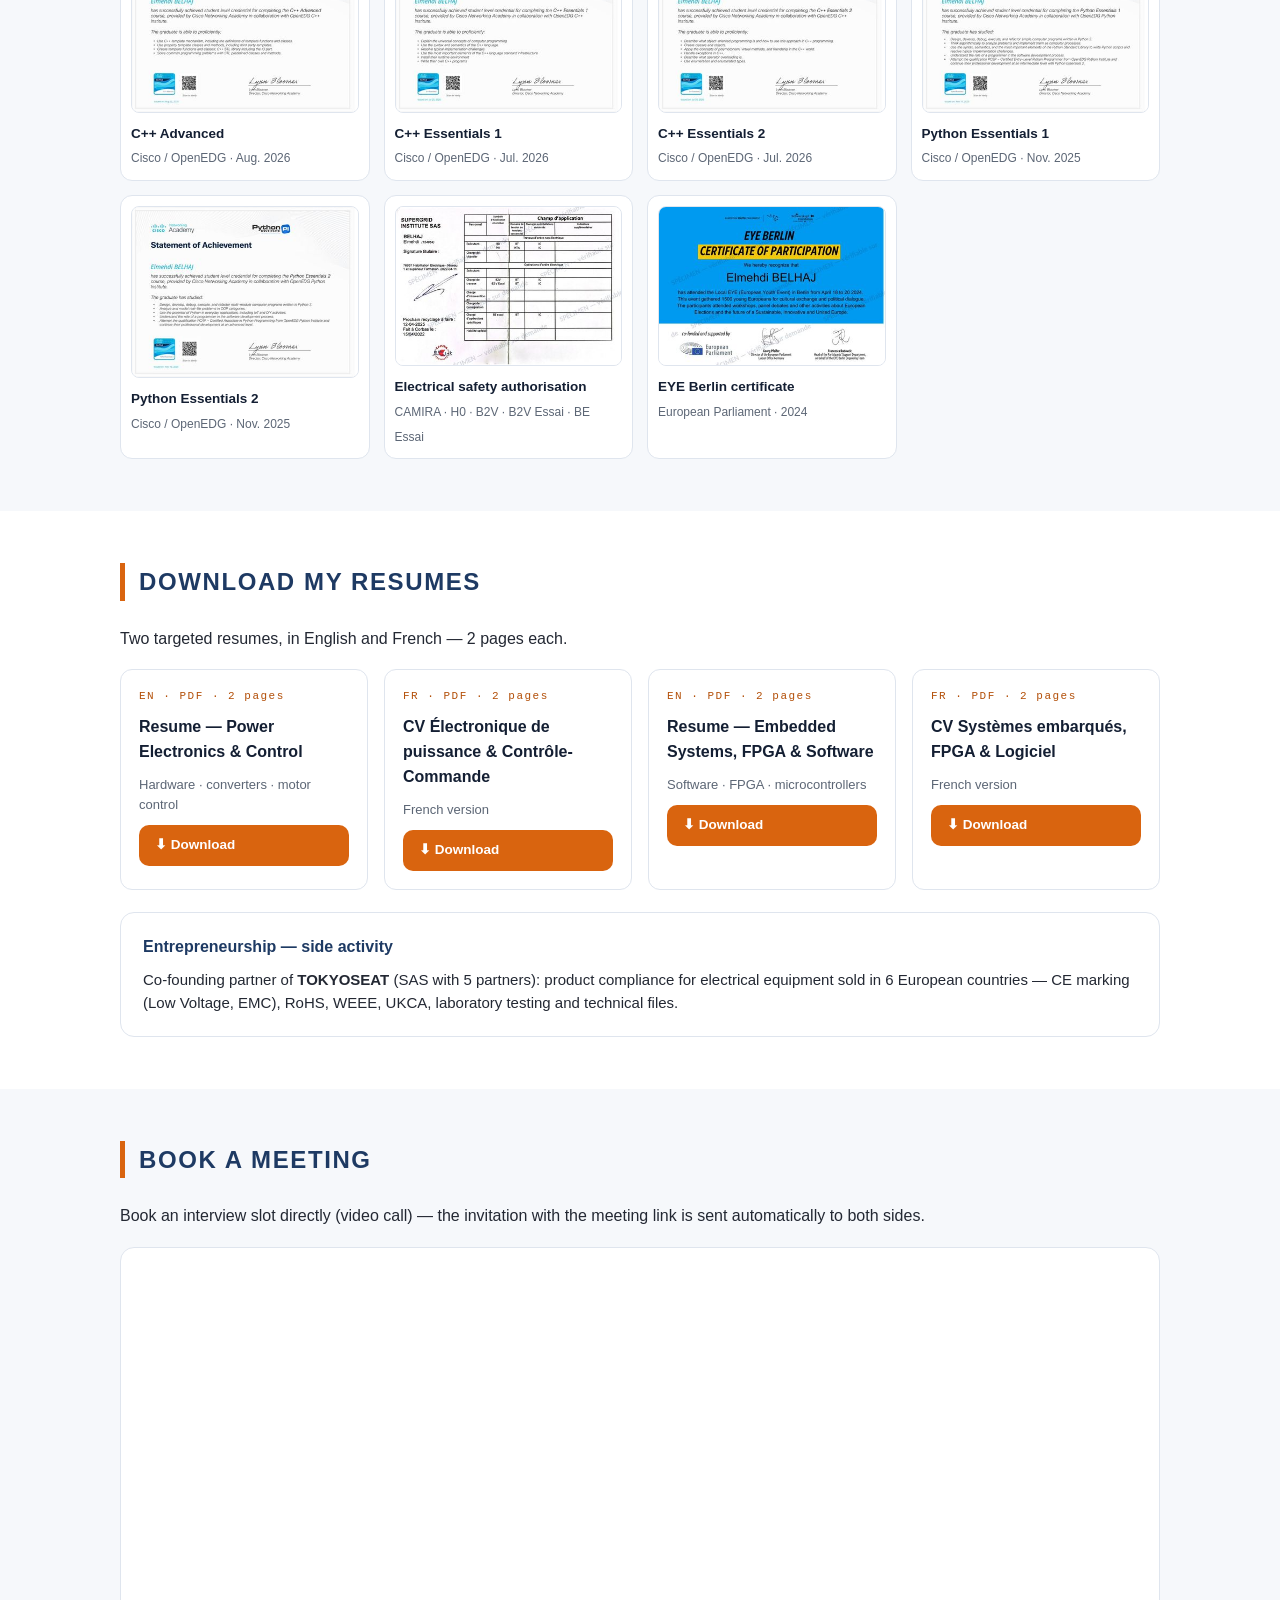
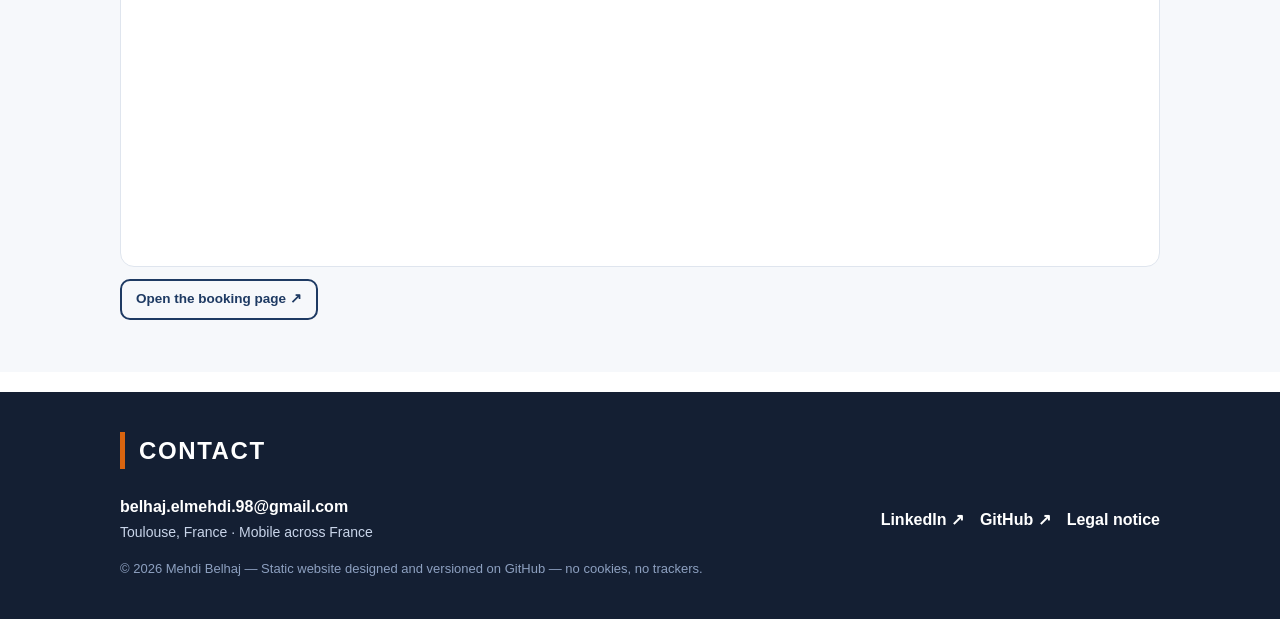
==== commit 2dba9d93: "Page EN: Airbus / Crouzet since Aug. 2022, 3 years of experience Co-Authored-By: Claude Opus 5.5 <no" ====
--- a/en/index.html
+++ b/en/index.html
@@ -2,7 +2,7 @@
 <html lang="en"><head>
 <meta charset="utf-8"/><meta name="viewport" content="width=device-width, initial-scale=1"/>
 <title>Mehdi Belhaj — Power Electronics &amp; Embedded Systems Engineer · Toulouse, France</title>
-<meta name="description" content="3 years of experience, 2.5 of them in aerospace (Safran, Airbus). Two profiles: power electronics, actuators and control; embedded systems, FPGA and software. Downloadable resumes, GitHub projects and meeting booking."/>
+<meta name="description" content="3 years of experience in aerospace (Safran, Airbus) and high-voltage R&amp;D. Two profiles: power electronics, actuators and control; embedded systems, FPGA and software. Downloadable resumes, GitHub projects and meeting booking."/>
 <link rel="canonical" href="https://mehdi-belhaj-eea.github.io/en/"/>
 <link rel="alternate" hreflang="fr" href="https://mehdi-belhaj-eea.github.io/"/>
 <link rel="alternate" hreflang="en" href="https://mehdi-belhaj-eea.github.io/en/"/>
@@ -11,7 +11,7 @@
 <link rel="icon" href="../favicon.svg" type="image/svg+xml"/>
 <link rel="icon" type="image/png" sizes="64x64" href="../assets/img/favicon-64.png"/>
 <meta property="og:type" content="profile"/><meta property="og:title" content="Mehdi Belhaj — Power Electronics &amp; Embedded Systems Engineer · Toulouse, France"/>
-<meta property="og:description" content="3 years of experience, 2.5 of them in aerospace (Safran, Airbus). Two profiles: power electronics, actuators and control; embedded systems, FPGA and software. Downloadable resumes, GitHub projects and meeting booking."/>
+<meta property="og:description" content="3 years of experience in aerospace (Safran, Airbus) and high-voltage R&amp;D. Two profiles: power electronics, actuators and control; embedded systems, FPGA and software. Downloadable resumes, GitHub projects and meeting booking."/>
 <meta property="og:site_name" content="Mehdi Belhaj"/><meta property="og:locale" content="en_US"/>
 <meta property="og:image" content="https://mehdi-belhaj-eea.github.io/assets/img/og-card-2026-en.jpg"/>
 <meta property="og:image:secure_url" content="https://mehdi-belhaj-eea.github.io/assets/img/og-card-2026-en.jpg"/>
@@ -19,7 +19,7 @@
 <meta property="og:image:alt" content="Mehdi Belhaj — Power Electronics &amp; Embedded Systems Engineer"/>
 <meta property="og:url" content="https://mehdi-belhaj-eea.github.io/en/"/>
 <meta name="twitter:card" content="summary_large_image"/>
-<meta name="twitter:title" content="Mehdi Belhaj — Power Electronics &amp; Embedded Systems Engineer · Toulouse, France"/><meta name="twitter:description" content="3 years of experience, 2.5 of them in aerospace (Safran, Airbus). Two profiles: power electronics, actuators and control; embedded systems, FPGA and software. Downloadable resumes, GitHub projects and meeting booking."/>
+<meta name="twitter:title" content="Mehdi Belhaj — Power Electronics &amp; Embedded Systems Engineer · Toulouse, France"/><meta name="twitter:description" content="3 years of experience in aerospace (Safran, Airbus) and high-voltage R&amp;D. Two profiles: power electronics, actuators and control; embedded systems, FPGA and software. Downloadable resumes, GitHub projects and meeting booking."/>
 <meta name="twitter:image" content="https://mehdi-belhaj-eea.github.io/assets/img/og-card-2026-en.jpg"/>
 <link rel="stylesheet" href="../assets/css/site.css"/>
 <script type="application/ld+json">{"@context":"https://schema.org","@type":"Person","name":"Mehdi Belhaj","jobTitle":"Power Electronics & Embedded Systems Engineer","address":{"@type":"PostalAddress","addressLocality":"Toulouse","addressCountry":"FR"},"url":"https://mehdi-belhaj-eea.github.io","sameAs":["https://linkedin.com/in/mehdi-belhaj-eea","https://github.com/mehdi-belhaj-eea","https://www.credly.com/users/elmehdi-belhaj"]}</script>
@@ -37,9 +37,9 @@
 <div class="eyebrow">PORTFOLIO · 2026</div>
 <h1>MEHDI BELHAJ</h1>
 <div class="role">Power Electronics &amp; Embedded Systems Engineer</div>
-<div class="tag">Two hats: <b>hardware</b> — power electronics, actuators, control — and <b>software</b> — embedded systems, FPGA, C / C++ / Python. 3 years of experience, 2.5 of them in aerospace, up to DAL&nbsp;A.</div>
+<div class="tag">Two hats: <b>hardware</b> — power electronics, actuators, control — and <b>software</b> — embedded systems, FPGA, C / C++ / Python. 3 years of experience, including aerospace up to DAL&nbsp;A.</div>
 <div class="chips"><span class="chip">270 / 540 VDC</span><span class="chip">SiC 10&nbsp;kW</span><span class="chip">DO-160G · DAL&nbsp;A</span><span class="chip">PSIM · Simulink</span><span class="chip">FPGA · VHDL · NIOS II</span><span class="chip">C · C++ · Python</span></div>
-<div class="ibar"><div class="ib"><div class="il">AVAILABILITY</div><div class="iv hot">Immediate</div></div><div class="ib"><div class="il">EXPERIENCE</div><div class="iv">3 yrs, 2.5 aerospace</div></div><div class="ib"><div class="il">CONTRACT</div><div class="iv">Permanent · Fixed-term · Umbrella</div></div><div class="ib"><div class="il">MOBILITY</div><div class="iv">All of France</div></div><div class="ib"><div class="il">ENGLISH</div><div class="iv">C1 · fluent</div></div></div>
+<div class="ibar"><div class="ib"><div class="il">AVAILABILITY</div><div class="iv hot">Immediate</div></div><div class="ib"><div class="il">EXPERIENCE</div><div class="iv">3 years</div></div><div class="ib"><div class="il">CONTRACT</div><div class="iv">Permanent · Fixed-term · Umbrella</div></div><div class="ib"><div class="il">MOBILITY</div><div class="iv">All of France</div></div><div class="ib"><div class="il">ENGLISH</div><div class="iv">C1 · fluent</div></div></div>
 <div class="cta"><a class="btn acc" href="../docs/CV_Mehdi_Belhaj_Power_Electronics_Control_EN.pdf" download>⬇ Power Electronics &amp; Control resume</a><a class="btn acc" href="../docs/CV_Mehdi_Belhaj_Embedded_Systems_FPGA_Software_EN.pdf" download>⬇ Embedded Systems · FPGA resume</a><a class="btn ghost" href="#rdv">📅 Book a meeting</a></div></div>
 <div class="photo"><img src="../assets/img/photo.jpg" alt="Mehdi Belhaj"/></div>
 </div></div>
@@ -48,7 +48,7 @@
 <p class="lead" style="margin-bottom:24px">Depending on the role, I lead with one hat or the other. Both rest on the same aerospace experience — Safran Ventilation Systems, Airbus / Crouzet — and on a Master's degree in power electronics, actuators and control.</p>
 <div class="hats"><div class="hat hw"><span class="lbl">HARDWARE HAT</span><h3>Power electronics · Actuators · Control</h3><ul><li>270 / 540 VDC high-voltage converters: multi-output Flyback, Buck, LDO, three-phase 10&nbsp;kW SiC inverter, isolated gate drivers with DESAT.</li><li>DO-160G EMC and protections — Sections 16 (cat. D), 21 (cat. H), 22 (cat. A3), 25 (cat. A): common- and differential-mode filters, precharge, lightning, ESD, insulation at altitude.</li><li>Modelling and control of motors and converters: PI / PID controllers, current, speed and position loops, stability.</li><li>Board design and integration: OrCAD schematics, KiCad 3D pre-placement, IPC-2221 layout rules, 6-layer PCBs; transformers specified for suppliers, justification files and test plans.</li></ul><div class="ptags tight"><span class="ptag">PSIM</span><span class="ptag">LTspice</span><span class="ptag">Saber</span><span class="ptag">MATLAB / Simulink / Simscape</span><span class="ptag">Scilab / Xcos</span><span class="ptag">OrCAD</span><span class="ptag">KiCad</span></div><div class="dl"><a class="btn acc sm" href="../docs/CV_Mehdi_Belhaj_Power_Electronics_Control_EN.pdf" download>⬇ English resume</a><a class="btn line sm" href="../docs/CV_Mehdi_Belhaj_Puissance_Controle_Commande.pdf" download>⬇ CV français</a></div></div><div class="hat sw"><span class="lbl">SOFTWARE HAT</span><h3>Embedded systems · FPGA · Software</h3><ul><li>Control boards built around the TMS320 C2000 microcontroller: UART, SPI, I2C, RS422, PWM, ADC, 24-bit acquisition.</li><li>DAL&nbsp;A safety-critical software: contribution to the equipment software, the sequencer and the BITE self-tests.</li><li>FPGA: VHDL on Cyclone IV with a NIOS II processor — BLDC motor control validated on a real motor.</li><li>Certified in C, C++17 and Python (330 h); public projects tested with continuous integration.</li></ul><div class="ptags tight"><span class="ptag">VHDL</span><span class="ptag">Quartus</span><span class="ptag">Qsys</span><span class="ptag">NIOS II</span><span class="ptag">C</span><span class="ptag">C++17</span><span class="ptag">Python</span><span class="ptag">PyTest</span><span class="ptag">GoogleTest</span><span class="ptag">Git</span></div><div class="dl"><a class="btn acc sm" href="../docs/CV_Mehdi_Belhaj_Embedded_Systems_FPGA_Software_EN.pdf" download>⬇ English resume</a><a class="btn line sm" href="../docs/CV_Mehdi_Belhaj_Systemes_Embarques_FPGA_Logiciel.pdf" download>⬇ CV français</a></div></div></div></div></section>
 
-<section id="exp" class="alt"><div class="wrap"><h2>Experience</h2><div class="tl"><div class="job"><div class="lg"><img src="../assets/img/safran.png" alt="Safran Ventilation Systems"/></div><div class="jt"><b>Power Electronics &amp; Hardware Engineer</b> <span class="c">— Safran Ventilation Systems</span> <span class="date">Nov. 2023 – May 2025</span><div class="meta">Via Centum T&amp;S · Blagnac · 270 VDC mock-up · DO-160G: power input cat. D, EMC cat. H</div><p style="margin-top:6px;font-size:15px">270 VDC conversion of an aircraft fan originally designed for 115 VAC: 1,890 W input board with 9 justified functions — reverse-current protection, precharge, phase-loss detection in under 4&nbsp;ms, 200&nbsp;ms power hold-up, lightning (cat. A3), 15 kV ESD, EMC filter. Multi-output isolated Flyback supply (132 kHz) and specification of its transformer for the supplier (STB); category H EMC filter sized by simulating the inverter and the motor (PSIM, LTspice); 6-layer PCB layout specification; design justification file (DJD), HW and EMC test plans and automated test bench instruction.</p><div class="ptags"><span class="tlab">Tools</span><span class="ptag">PSIM</span><span class="ptag">LTspice</span><span class="ptag">Mathcad</span><span class="ptag">OrCAD Capture CIS</span><span class="ptag">Windchill PLM</span><span class="ptag">Creo View</span></div><div class="res"><b>Results:</b> 270 VDC feasibility demonstrated with minimal impact on software and mechanics.</div></div></div><div class="job"><div class="lg"><img src="../assets/img/airbus.png" alt="Airbus / Crouzet"/></div><div class="jt"><b>Power Electronics &amp; Embedded Systems Engineer — R&amp;D</b> <span class="c">— Airbus / Crouzet</span> <span class="date">Dec. 2022 – Nov. 2023</span><div class="meta">Via Serma Ingénierie · Toulouse · Zero Emission programme · DAL&nbsp;A · ABD0100</div><p style="margin-top:6px;font-size:15px">Control electronics of an electromechanical spoiler actuator deployed in under 130&nbsp;ms against gusts: 3 boards (CPU, ±270 V HVDC, inverter) stacked in a target electronics volume of 65 × 65 × 170 mm. 10&nbsp;kW SiC inverter for a BLDC motor (UCC21750 drivers sized, DESAT), quasi-resonant Flyback 540 → 24 V and 2 transformers specified for the supplier; 3D pre-placement of the boards in KiCad with the mechanical engineers; CPU board built around a TMS320F280049 microcontroller and contribution to the DAL&nbsp;A low-level software (sequencer, BITE); Simulink model of the BLDC motor and position control.</p><div class="ptags"><span class="tlab">Tools</span><span class="ptag">MATLAB / Simulink / Simscape</span><span class="ptag">Scilab / Xcos</span><span class="ptag">PSIM</span><span class="ptag">LTspice</span><span class="ptag">OrCAD</span><span class="ptag">KiCad (3D)</span></div><div class="res"><b>Results:</b> 130&nbsp;ms requirement validated in simulation; hardware architecture approved in Airbus and Crouzet design reviews.</div></div></div><div class="job"><div class="lg"><img src="../assets/img/supergrid.png" alt="SuperGrid Institute"/></div><div class="jt"><b>Final-year internship — R&amp;D power electronics</b> <span class="c">— SuperGrid Institute</span> <span class="date">Feb. – Jul. 2022</span><div class="meta">Villeurbanne · research institute for HVDC grids</div><p style="margin-top:6px;font-size:15px">Isolated supply for the gate drivers of 6 series-connected 1.7&nbsp;kV SiC MOSFETs: cascade of 12 ferrite transformers, LTspice model validated with oscilloscope measurements, common-mode currents under 16 kV/µs edges, dielectric testing.</p><div class="ptags"><span class="tlab">Tools</span><span class="ptag">LTspice</span><span class="ptag">oscilloscope</span><span class="ptag">high-voltage dielectric test bench</span></div><div class="res"><b>Results:</b> 20&nbsp;kV insulation validated, industrialisation specifications delivered.</div></div></div></div></div></section>
+<section id="exp" class="alt"><div class="wrap"><h2>Experience</h2><div class="tl"><div class="job"><div class="lg"><img src="../assets/img/safran.png" alt="Safran Ventilation Systems"/></div><div class="jt"><b>Power Electronics &amp; Hardware Engineer</b> <span class="c">— Safran Ventilation Systems</span> <span class="date">Nov. 2023 – May 2025</span><div class="meta">Via Centum T&amp;S · Blagnac · 270 VDC mock-up · DO-160G: power input cat. D, EMC cat. H</div><p style="margin-top:6px;font-size:15px">270 VDC conversion of an aircraft fan originally designed for 115 VAC: 1,890 W input board with 9 justified functions — reverse-current protection, precharge, phase-loss detection in under 4&nbsp;ms, 200&nbsp;ms power hold-up, lightning (cat. A3), 15 kV ESD, EMC filter. Multi-output isolated Flyback supply (132 kHz) and specification of its transformer for the supplier (STB); category H EMC filter sized by simulating the inverter and the motor (PSIM, LTspice); 6-layer PCB layout specification; design justification file (DJD), HW and EMC test plans and automated test bench instruction.</p><div class="ptags"><span class="tlab">Tools</span><span class="ptag">PSIM</span><span class="ptag">LTspice</span><span class="ptag">Mathcad</span><span class="ptag">OrCAD Capture CIS</span><span class="ptag">Windchill PLM</span><span class="ptag">Creo View</span></div><div class="res"><b>Results:</b> 270 VDC feasibility demonstrated with minimal impact on software and mechanics.</div></div></div><div class="job"><div class="lg"><img src="../assets/img/airbus.png" alt="Airbus / Crouzet"/></div><div class="jt"><b>Power Electronics &amp; Embedded Systems Engineer — R&amp;D</b> <span class="c">— Airbus / Crouzet</span> <span class="date">Aug. 2022 – Nov. 2023</span><div class="meta">Via Serma Ingénierie · Toulouse · Zero Emission programme · DAL&nbsp;A · ABD0100</div><p style="margin-top:6px;font-size:15px">Control electronics of an electromechanical spoiler actuator deployed in under 130&nbsp;ms against gusts: 3 boards (CPU, ±270 V HVDC, inverter) stacked in a target electronics volume of 65 × 65 × 170 mm. 10&nbsp;kW SiC inverter for a BLDC motor (UCC21750 drivers sized, DESAT), quasi-resonant Flyback 540 → 24 V and 2 transformers specified for the supplier; 3D pre-placement of the boards in KiCad with the mechanical engineers; CPU board built around a TMS320F280049 microcontroller and contribution to the DAL&nbsp;A low-level software (sequencer, BITE); Simulink model of the BLDC motor and position control.</p><div class="ptags"><span class="tlab">Tools</span><span class="ptag">MATLAB / Simulink / Simscape</span><span class="ptag">Scilab / Xcos</span><span class="ptag">PSIM</span><span class="ptag">LTspice</span><span class="ptag">OrCAD</span><span class="ptag">KiCad (3D)</span></div><div class="res"><b>Results:</b> 130&nbsp;ms requirement validated in simulation; hardware architecture approved in Airbus and Crouzet design reviews.</div></div></div><div class="job"><div class="lg"><img src="../assets/img/supergrid.png" alt="SuperGrid Institute"/></div><div class="jt"><b>Final-year internship — R&amp;D power electronics</b> <span class="c">— SuperGrid Institute</span> <span class="date">Feb. – Jul. 2022</span><div class="meta">Villeurbanne · research institute for HVDC grids</div><p style="margin-top:6px;font-size:15px">Isolated supply for the gate drivers of 6 series-connected 1.7&nbsp;kV SiC MOSFETs: cascade of 12 ferrite transformers, LTspice model validated with oscilloscope measurements, common-mode currents under 16 kV/µs edges, dielectric testing.</p><div class="ptags"><span class="tlab">Tools</span><span class="ptag">LTspice</span><span class="ptag">oscilloscope</span><span class="ptag">high-voltage dielectric test bench</span></div><div class="res"><b>Results:</b> 20&nbsp;kV insulation validated, industrialisation specifications delivered.</div></div></div></div></div></section>
 
 <section id="projets"><div class="wrap"><h2>Projects</h2>
 <h3 class="sub" style="margin-top:0">Public projects on GitHub</h3>
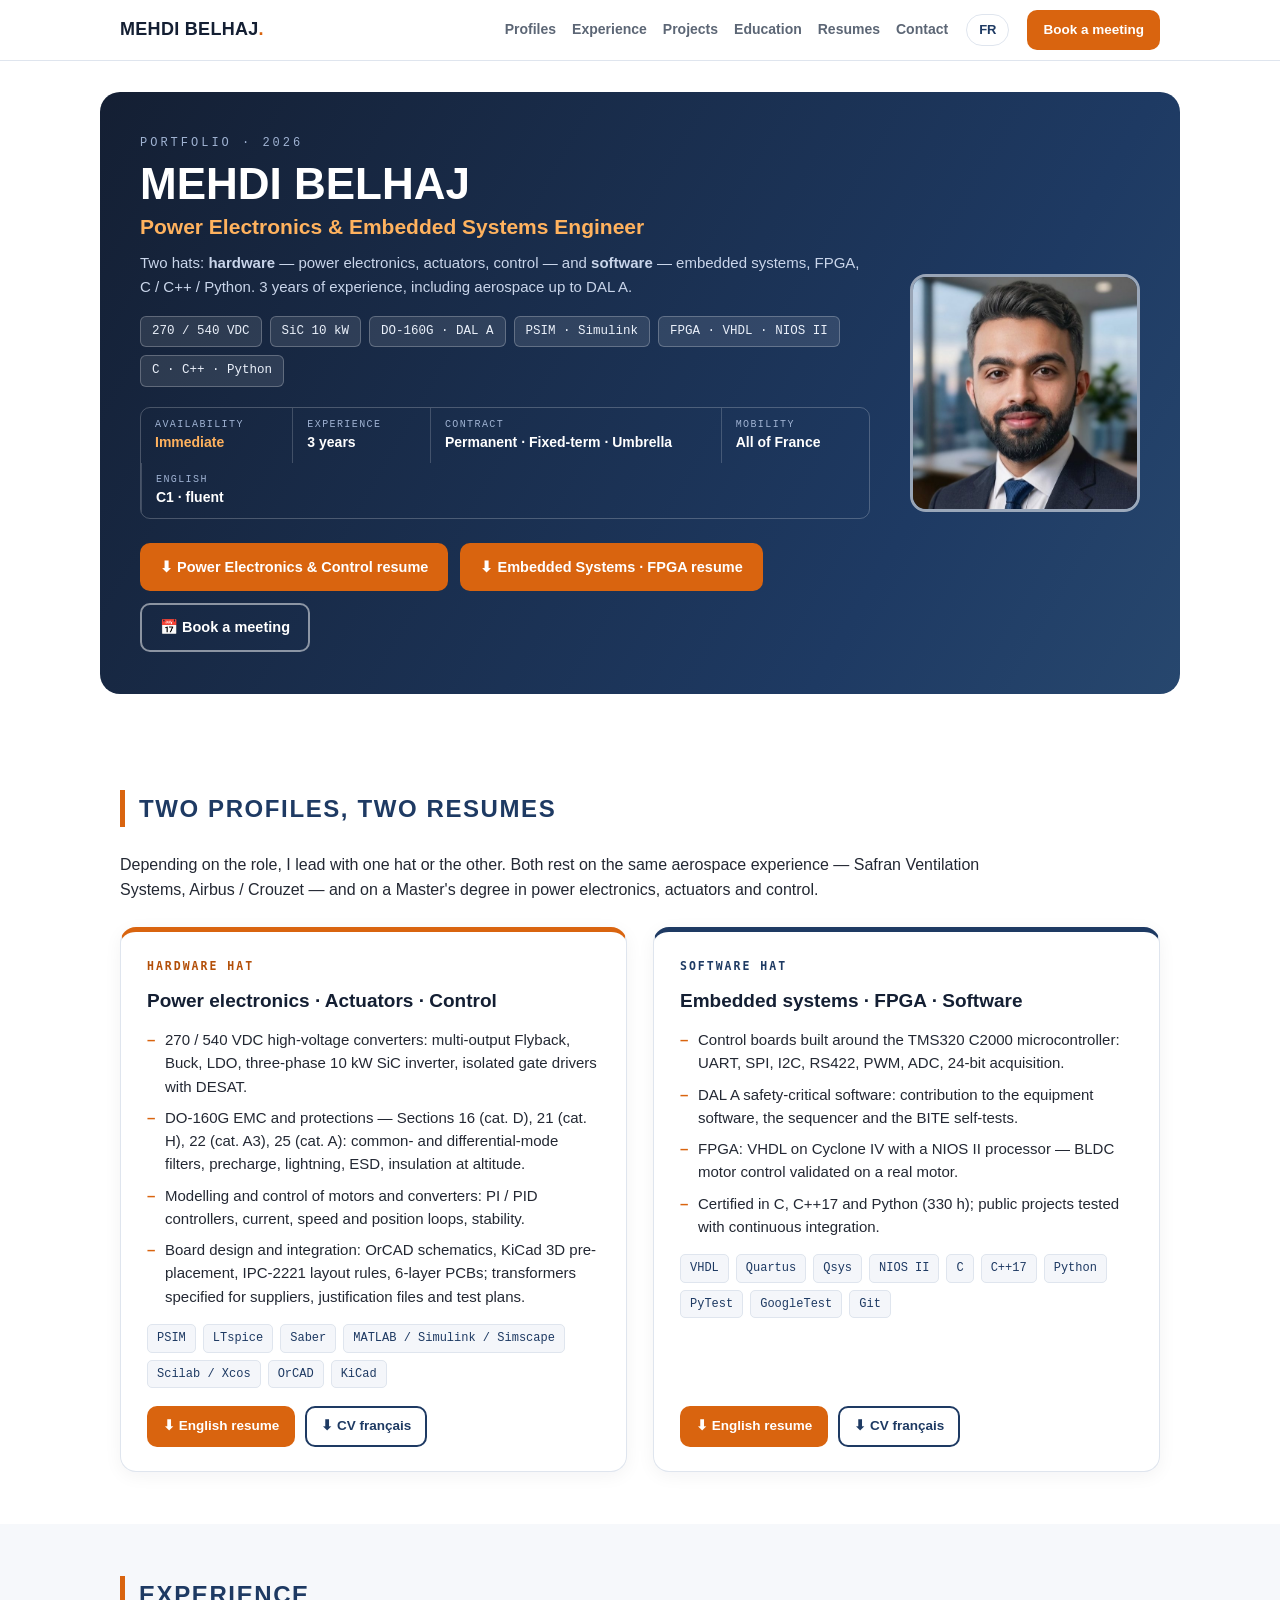
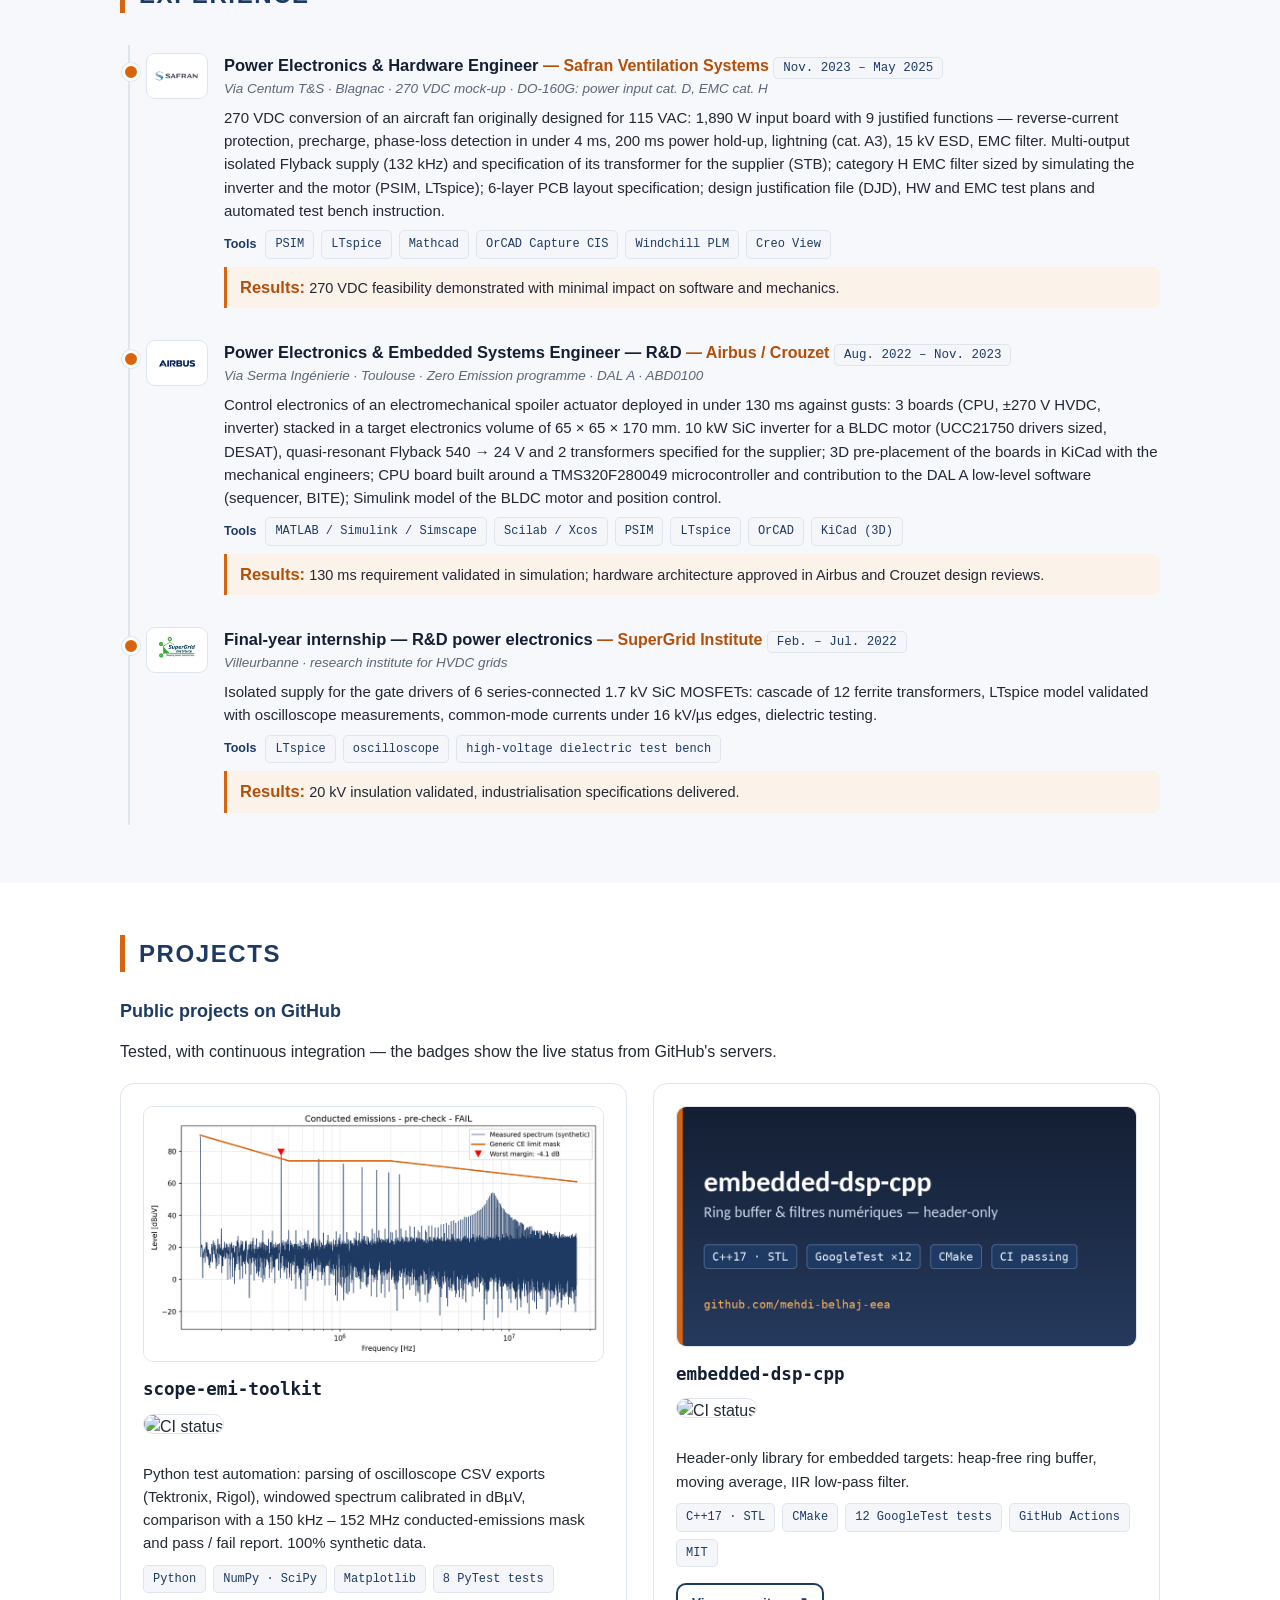
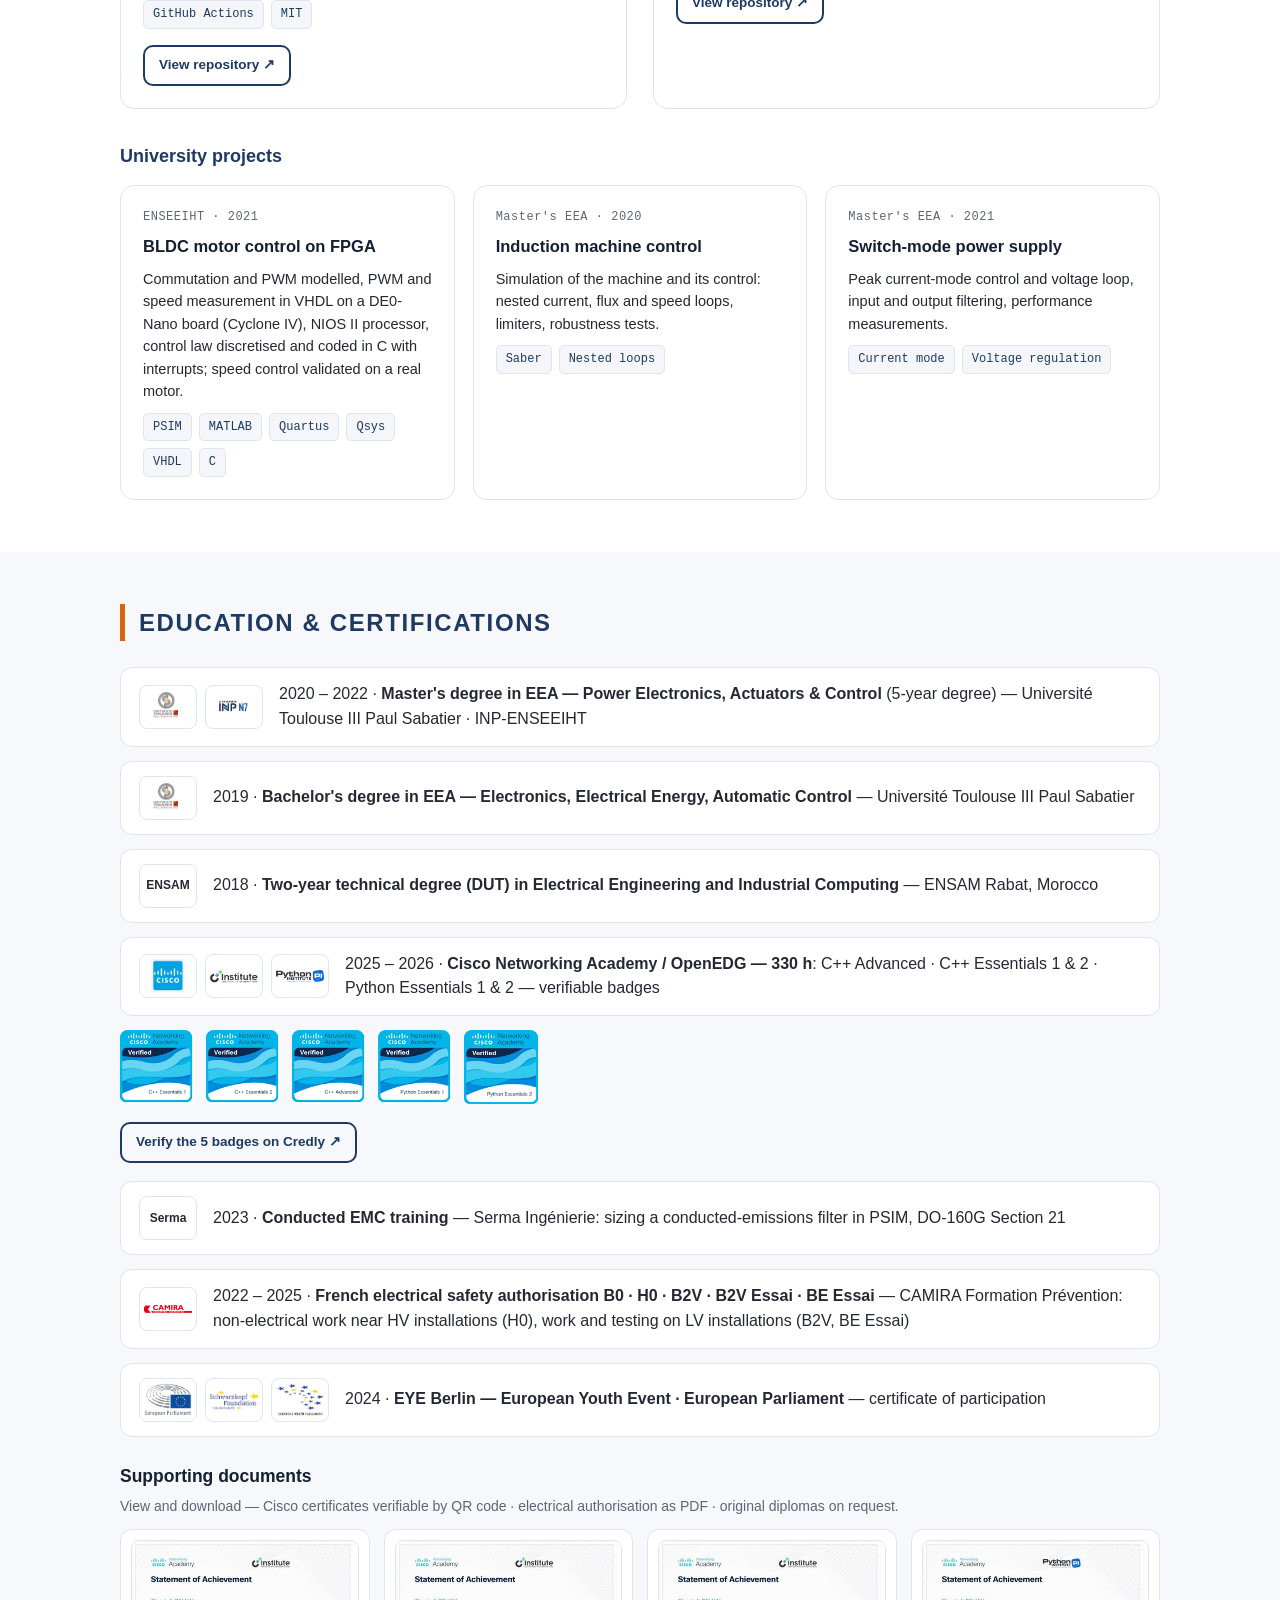
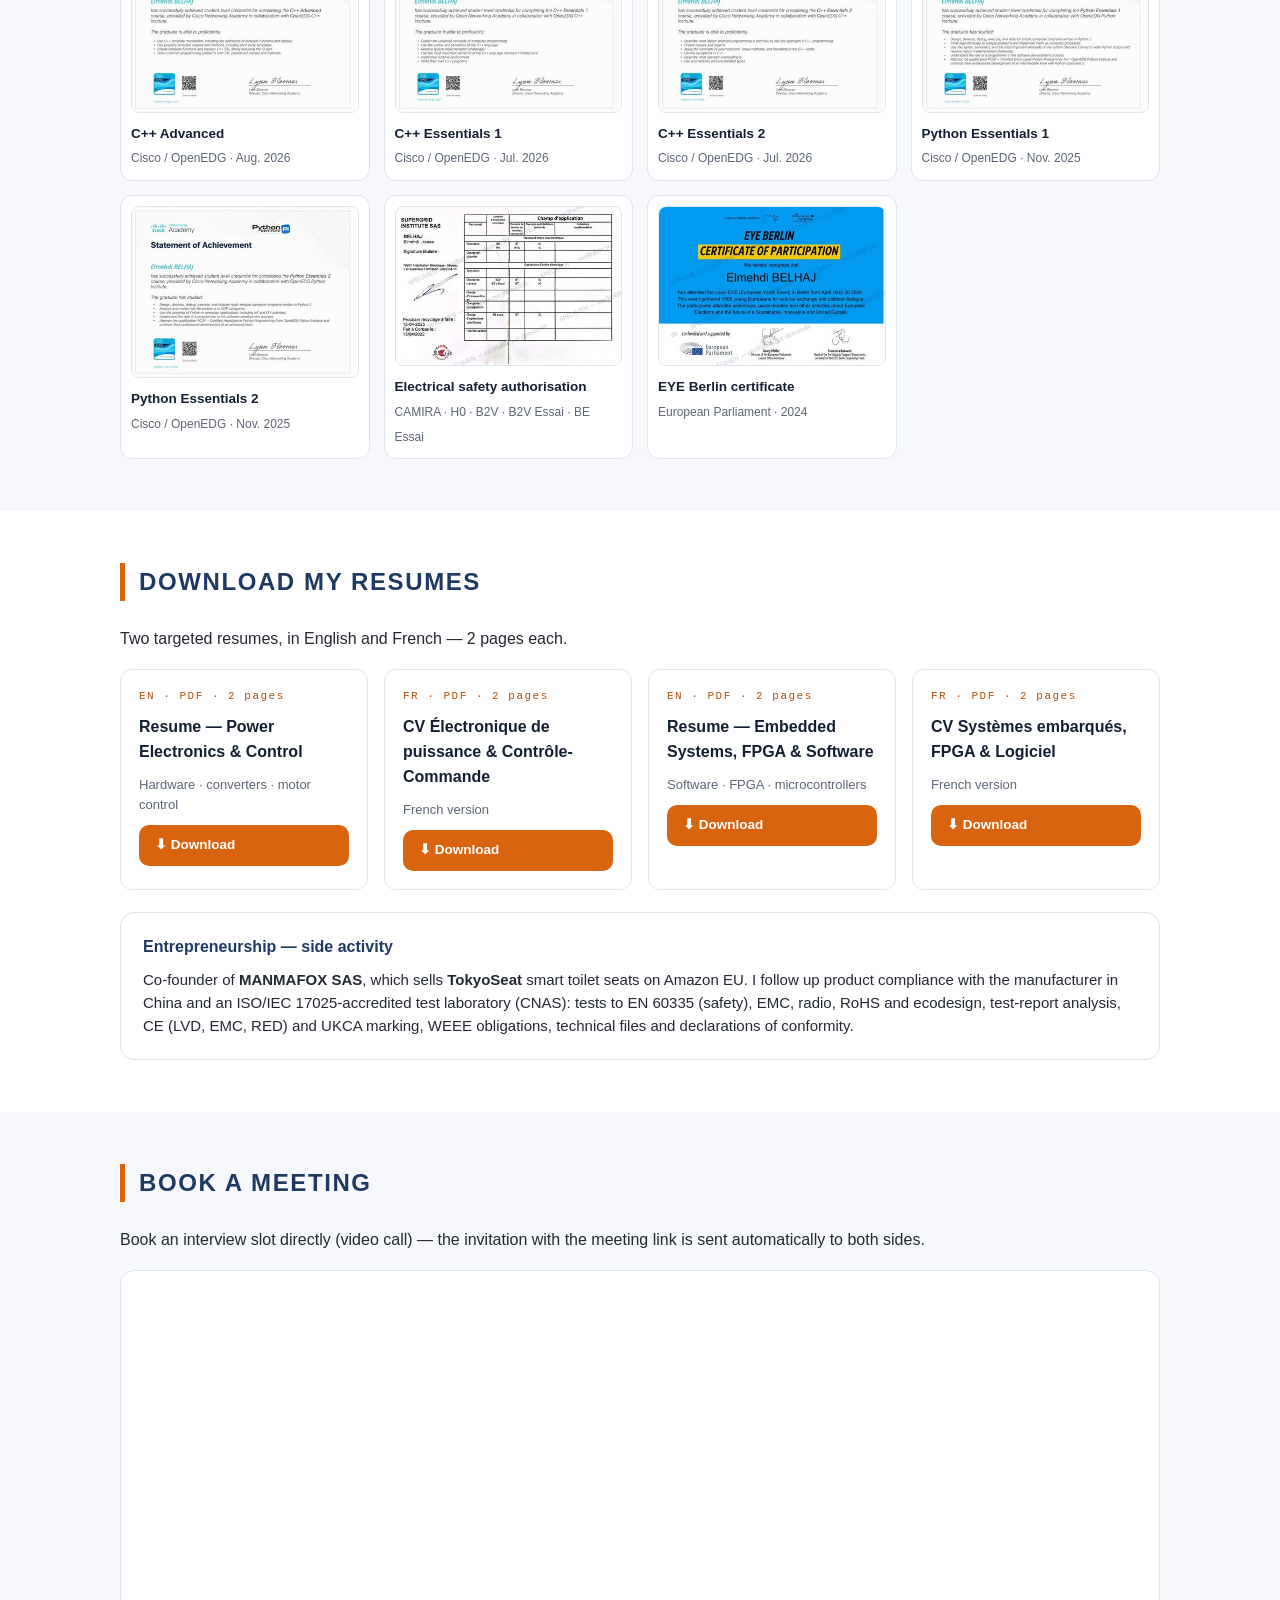
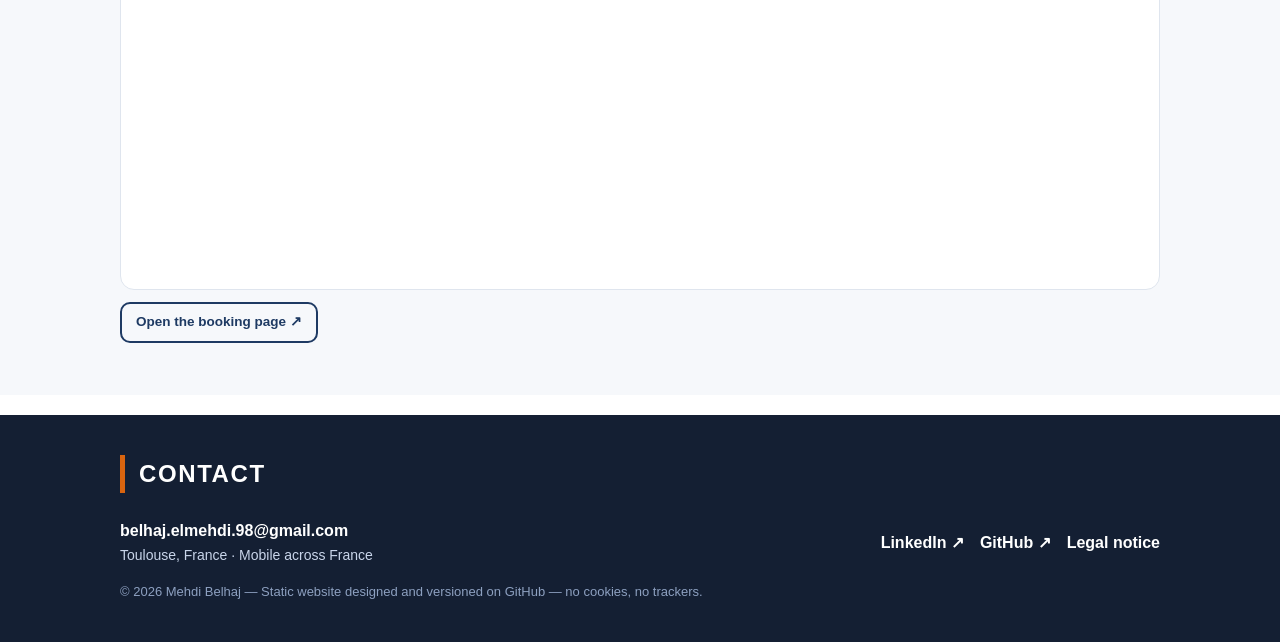
==== commit 5d8a8a97: "Update TokyoSeat compliance details and CVs MANMAFOX SAS / TokyoSeat: ISO/IEC 17025 (CNAS) test labo" ====
--- a/en/index.html
+++ b/en/index.html
@@ -70,7 +70,7 @@
 <section id="cv"><div class="wrap"><h2>Download my resumes</h2>
 <p class="lead" style="margin-bottom:18px">Two targeted resumes, in English and French — 2 pages each.</p>
 <div class="docs"><div class="doc"><span class="l">EN · PDF · 2 pages</span><span class="t">Resume — Power Electronics &amp; Control</span><span class="s">Hardware · converters · motor control</span><a class="btn acc sm" href="../docs/CV_Mehdi_Belhaj_Power_Electronics_Control_EN.pdf" download>⬇ Download</a></div><div class="doc"><span class="l">FR · PDF · 2 pages</span><span class="t">CV Électronique de puissance &amp; Contrôle-Commande</span><span class="s">French version</span><a class="btn acc sm" href="../docs/CV_Mehdi_Belhaj_Puissance_Controle_Commande.pdf" download>⬇ Download</a></div><div class="doc"><span class="l">EN · PDF · 2 pages</span><span class="t">Resume — Embedded Systems, FPGA &amp; Software</span><span class="s">Software · FPGA · microcontrollers</span><a class="btn acc sm" href="../docs/CV_Mehdi_Belhaj_Embedded_Systems_FPGA_Software_EN.pdf" download>⬇ Download</a></div><div class="doc"><span class="l">FR · PDF · 2 pages</span><span class="t">CV Systèmes embarqués, FPGA &amp; Logiciel</span><span class="s">French version</span><a class="btn acc sm" href="../docs/CV_Mehdi_Belhaj_Systemes_Embarques_FPGA_Logiciel.pdf" download>⬇ Download</a></div></div>
-<div class="card" style="margin-top:22px"><b style="color:var(--navy)">Entrepreneurship — side activity</b><p style="margin-top:8px;font-size:15px">Co-founding partner of <b>TOKYOSEAT</b> (SAS with 5 partners): product compliance for electrical equipment sold in 6 European countries — CE marking (Low Voltage, EMC), RoHS, WEEE, UKCA, laboratory testing and technical files.</p></div>
+<div class="card" style="margin-top:22px"><b style="color:var(--navy)">Entrepreneurship — side activity</b><p style="margin-top:8px;font-size:15px">Co-founder of <b>MANMAFOX SAS</b>, which sells <b>TokyoSeat</b> smart toilet seats on Amazon EU. I follow up product compliance with the manufacturer in China and an ISO/IEC 17025-accredited test laboratory (CNAS): tests to EN&nbsp;60335 (safety), EMC, radio, RoHS and ecodesign, test-report analysis, CE (LVD, EMC, RED) and UKCA marking, WEEE obligations, technical files and declarations of conformity.</p></div>
 </div></section>
 
 <section id="rdv" class="alt"><div class="wrap"><h2>Book a meeting</h2>
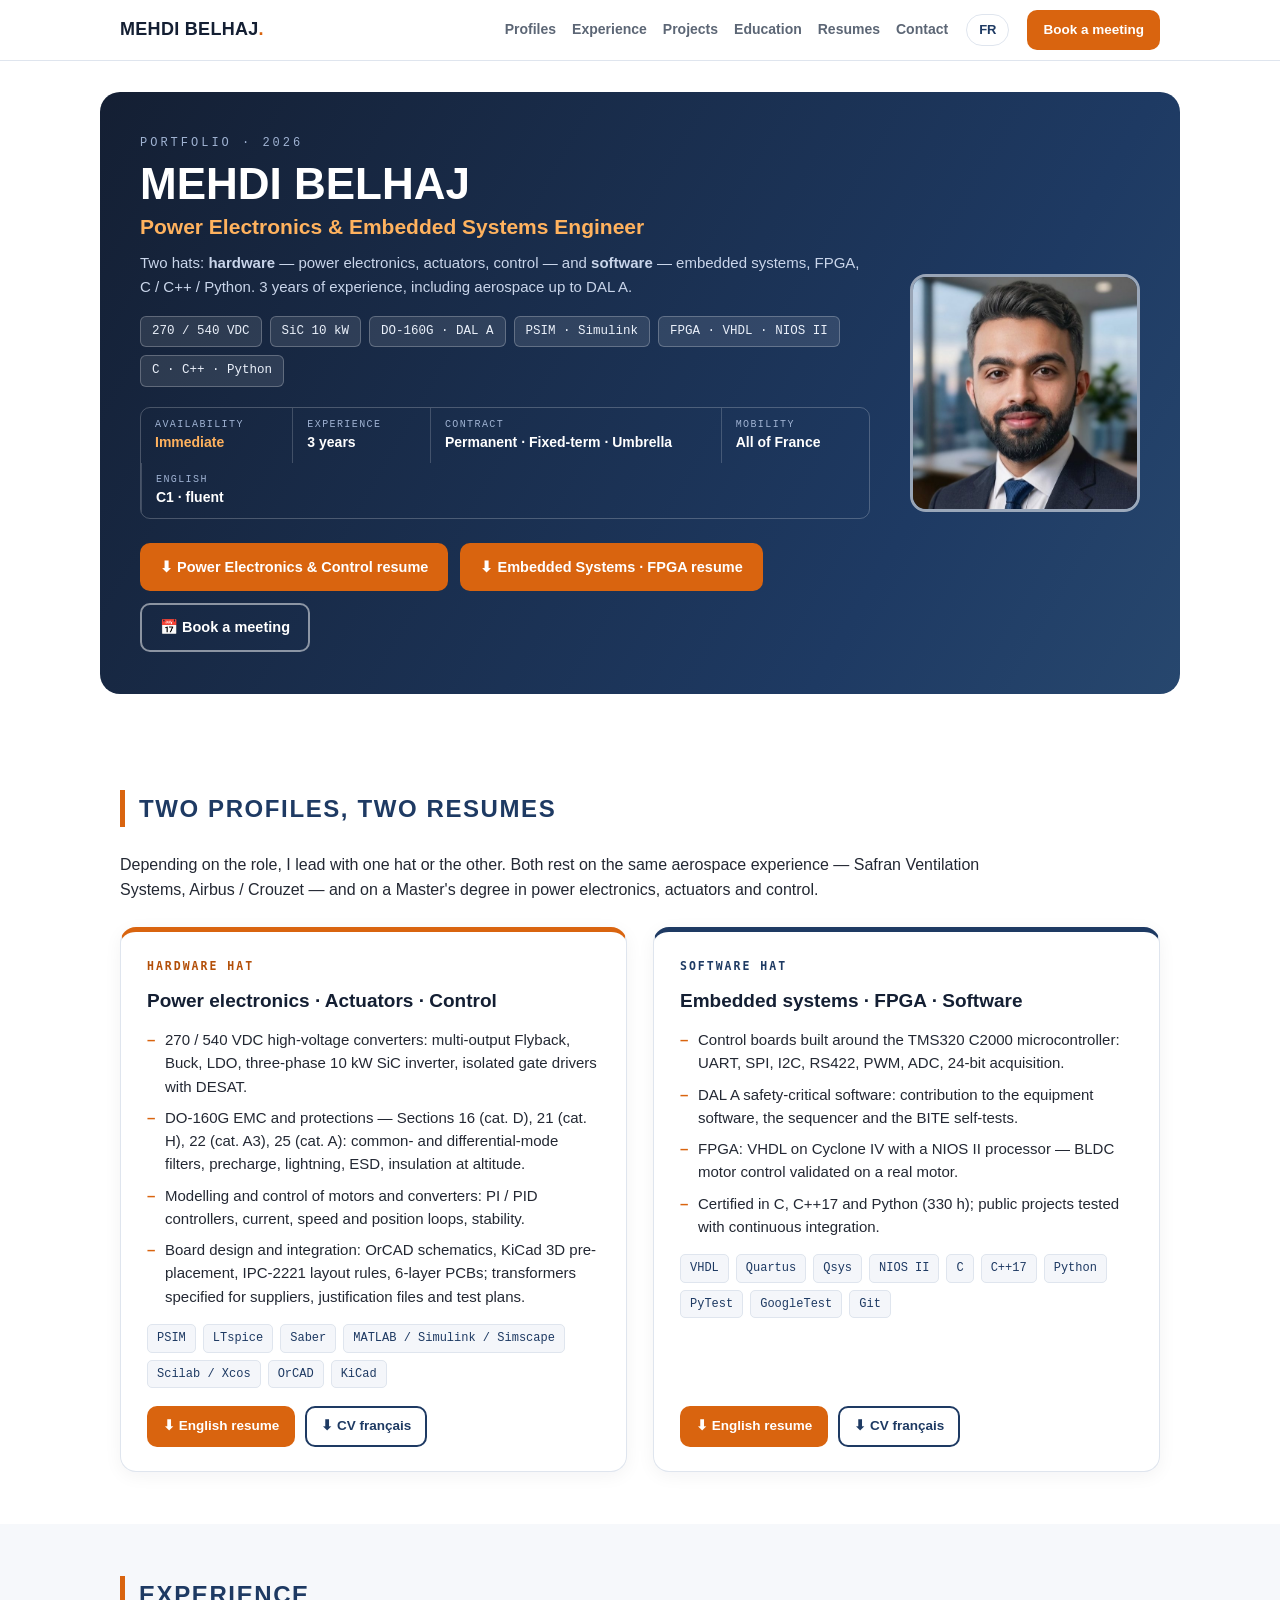
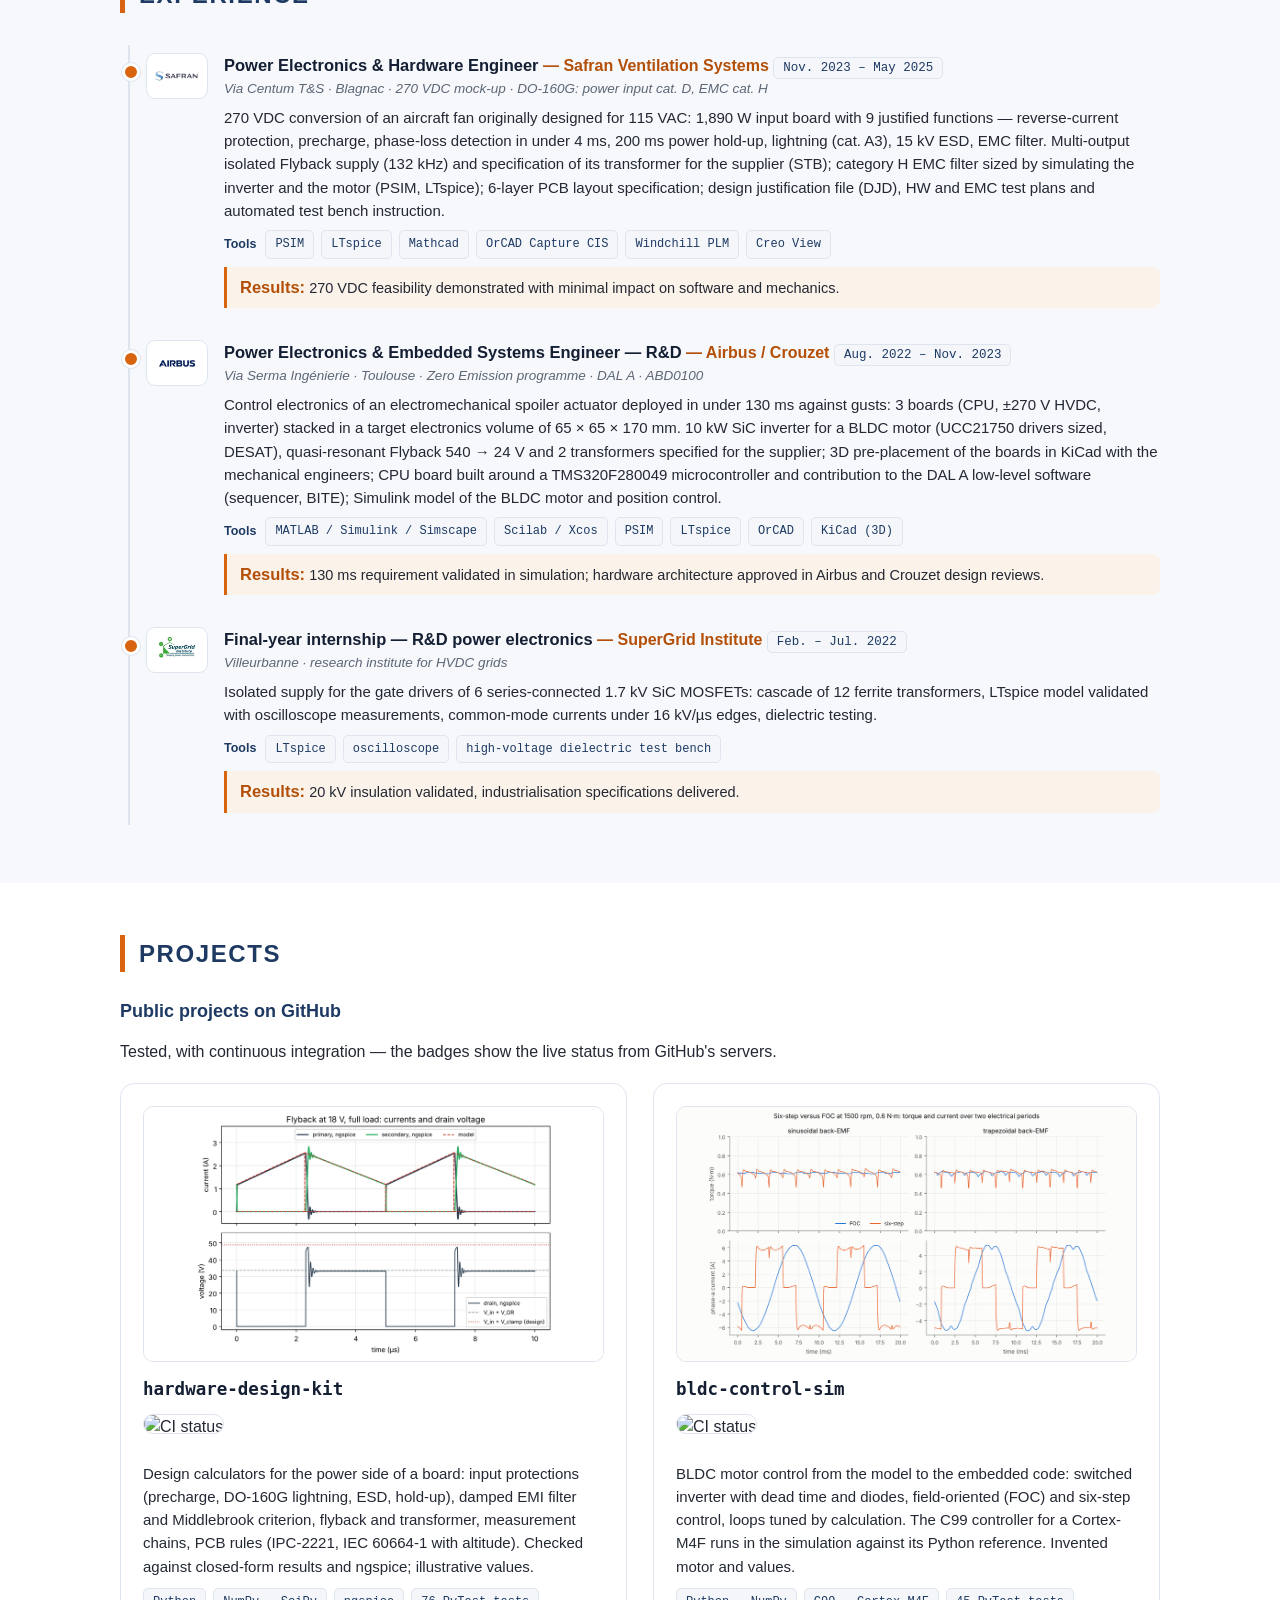
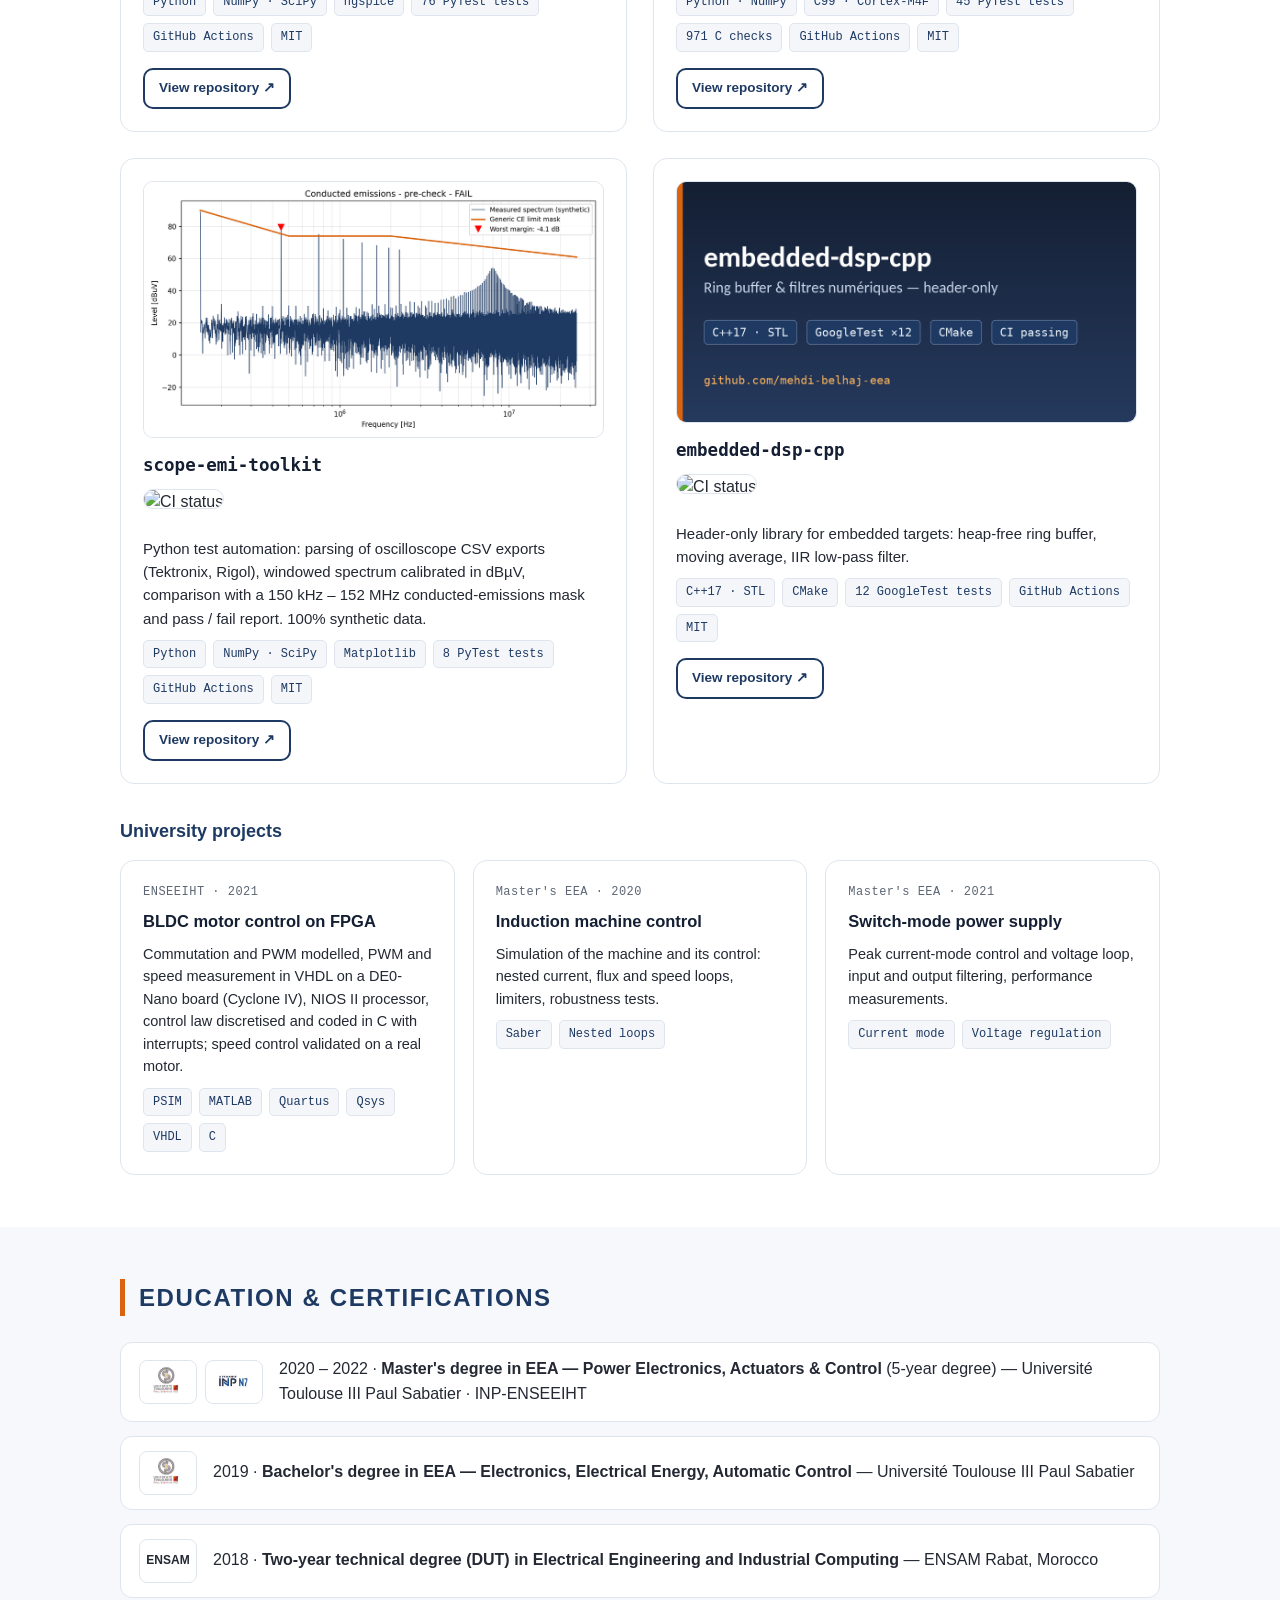
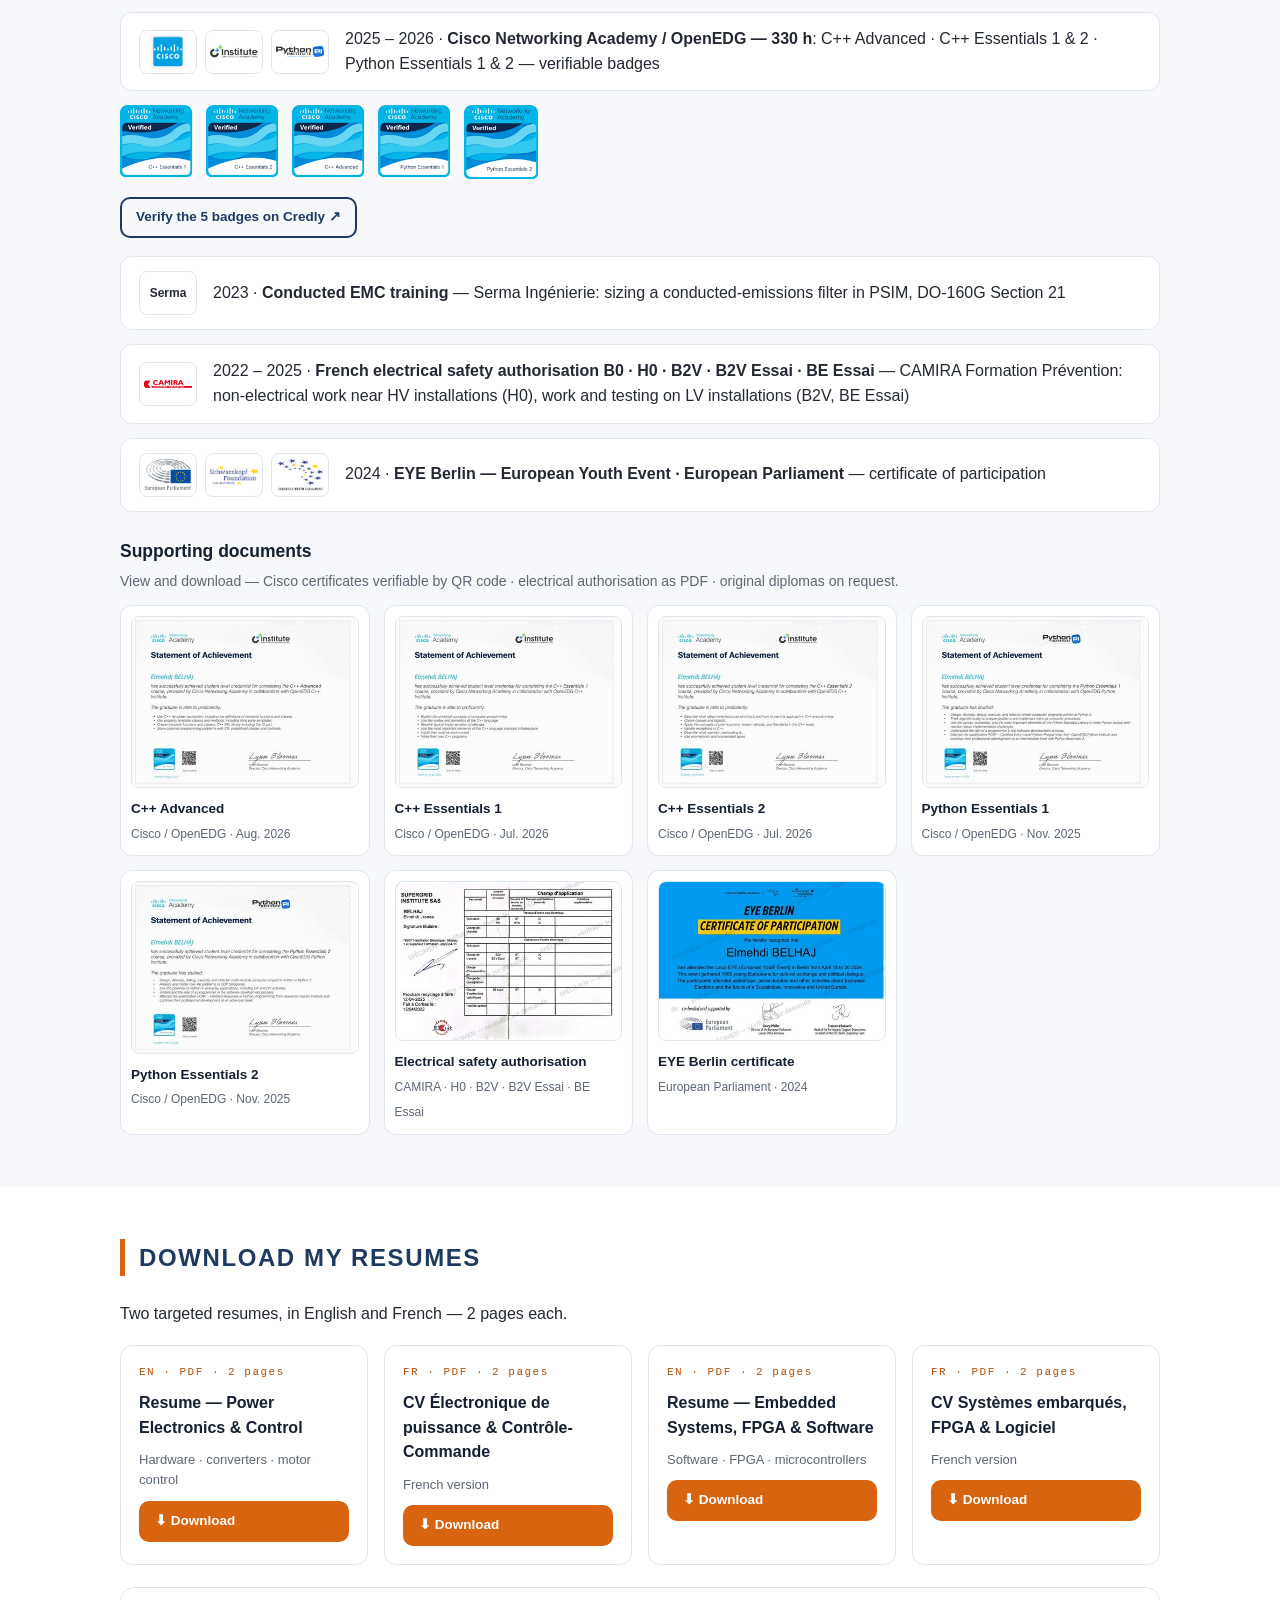
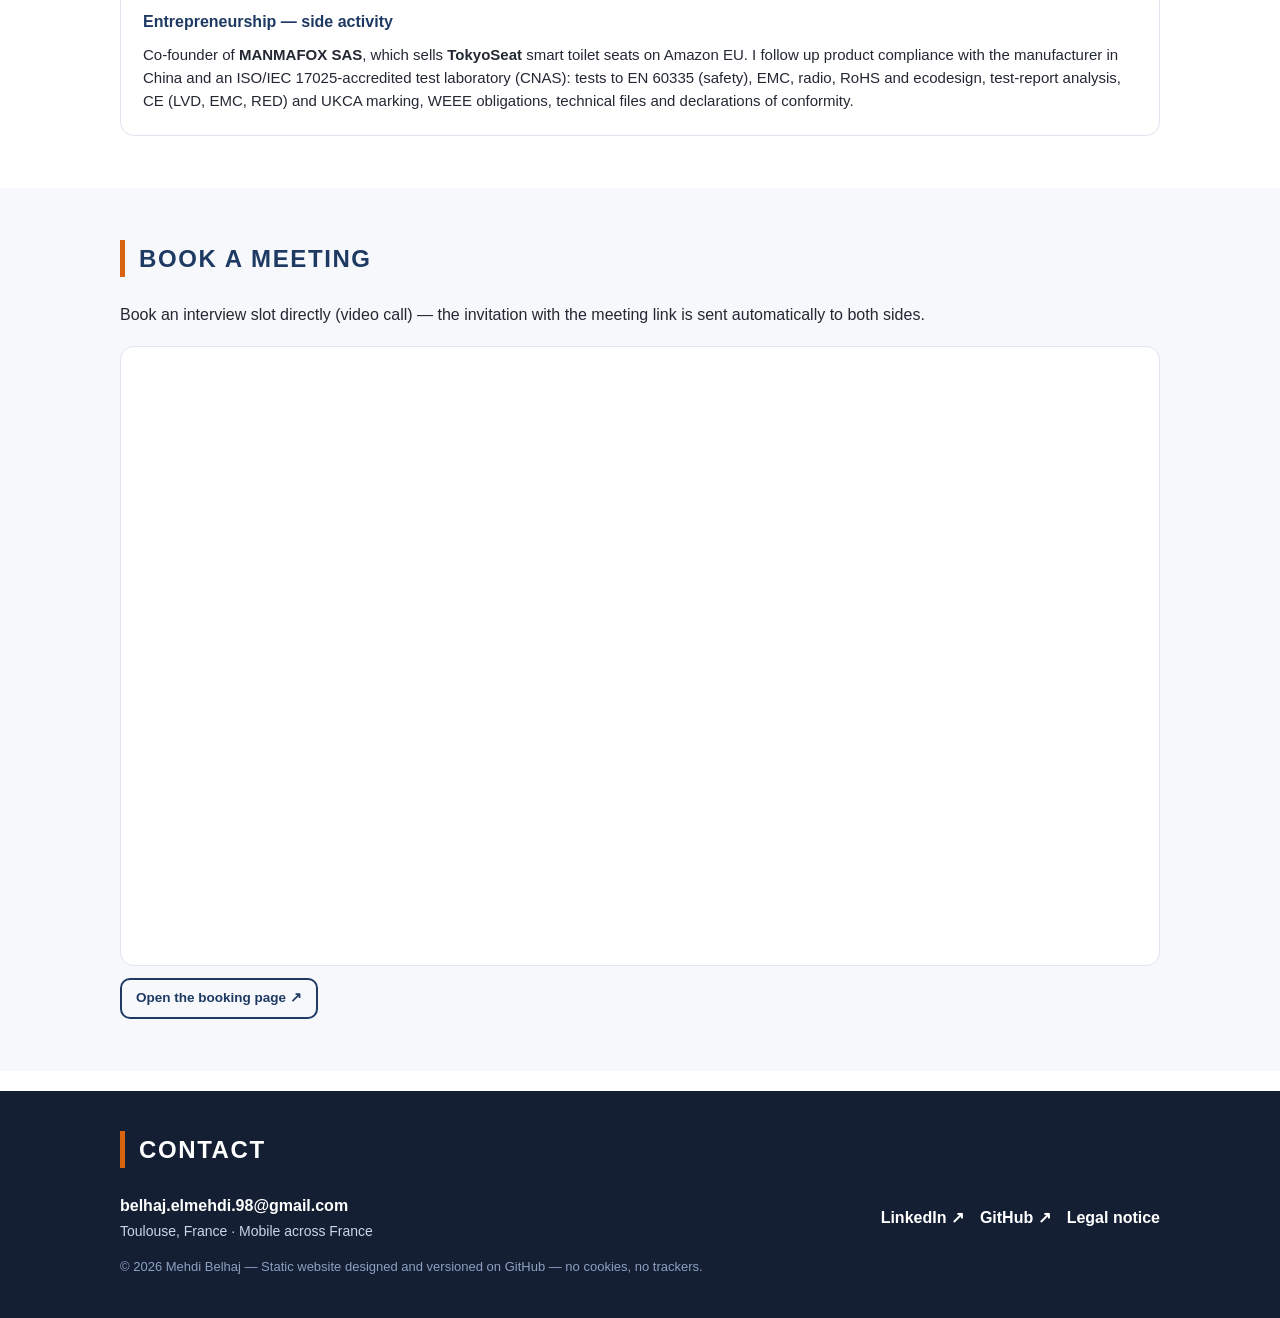
==== commit f89b7c3b: "Add hardware-design-kit and bldc-control-sim to the projects; update the CVs Two project cards (FR a" ====
--- a/en/index.html
+++ b/en/index.html
@@ -53,7 +53,7 @@
 <section id="projets"><div class="wrap"><h2>Projects</h2>
 <h3 class="sub" style="margin-top:0">Public projects on GitHub</h3>
 <p class="lead" style="margin-bottom:18px">Tested, with continuous integration — the badges show the live status from GitHub's servers.</p>
-<div class="grid2"><div class="card proj"><img src="../assets/img/report.png" alt="scope-emi-toolkit" loading="lazy"/><h3 class="mono">scope-emi-toolkit</h3><div class="badges-ci"><img src="https://github.com/mehdi-belhaj-eea/scope-emi-toolkit/actions/workflows/ci.yml/badge.svg" alt="CI status"/></div><p style="font-size:15px">Python test automation: parsing of oscilloscope CSV exports (Tektronix, Rigol), windowed spectrum calibrated in dBµV, comparison with a 150 kHz – 152 MHz conducted-emissions mask and pass / fail report. 100% synthetic data.</p><div class="ptags"><span class="ptag">Python</span><span class="ptag">NumPy · SciPy</span><span class="ptag">Matplotlib</span><span class="ptag">8 PyTest tests</span><span class="ptag">GitHub Actions</span><span class="ptag">MIT</span></div><a class="btn line sm" href="https://github.com/mehdi-belhaj-eea/scope-emi-toolkit" target="_blank" rel="noopener">View repository ↗</a></div><div class="card proj"><img src="../assets/img/card-dsp.png" alt="embedded-dsp-cpp" loading="lazy"/><h3 class="mono">embedded-dsp-cpp</h3><div class="badges-ci"><img src="https://github.com/mehdi-belhaj-eea/embedded-dsp-cpp/actions/workflows/ci.yml/badge.svg" alt="CI status"/></div><p style="font-size:15px">Header-only library for embedded targets: heap-free ring buffer, moving average, IIR low-pass filter.</p><div class="ptags"><span class="ptag">C++17 · STL</span><span class="ptag">CMake</span><span class="ptag">12 GoogleTest tests</span><span class="ptag">GitHub Actions</span><span class="ptag">MIT</span></div><a class="btn line sm" href="https://github.com/mehdi-belhaj-eea/embedded-dsp-cpp" target="_blank" rel="noopener">View repository ↗</a></div></div>
+<div class="grid2"><div class="card proj"><img src="../assets/img/card-hdk.png" alt="hardware-design-kit" loading="lazy"/><h3 class="mono">hardware-design-kit</h3><div class="badges-ci"><img src="https://github.com/mehdi-belhaj-eea/hardware-design-kit/actions/workflows/ci.yml/badge.svg" alt="CI status"/></div><p style="font-size:15px">Design calculators for the power side of a board: input protections (precharge, DO-160G lightning, ESD, hold-up), damped EMI filter and Middlebrook criterion, flyback and transformer, measurement chains, PCB rules (IPC-2221, IEC 60664-1 with altitude). Checked against closed-form results and ngspice; illustrative values.</p><div class="ptags"><span class="ptag">Python</span><span class="ptag">NumPy · SciPy</span><span class="ptag">ngspice</span><span class="ptag">76 PyTest tests</span><span class="ptag">GitHub Actions</span><span class="ptag">MIT</span></div><a class="btn line sm" href="https://github.com/mehdi-belhaj-eea/hardware-design-kit" target="_blank" rel="noopener">View repository ↗</a></div><div class="card proj"><img src="../assets/img/card-bldc.png" alt="bldc-control-sim" loading="lazy"/><h3 class="mono">bldc-control-sim</h3><div class="badges-ci"><img src="https://github.com/mehdi-belhaj-eea/bldc-control-sim/actions/workflows/ci.yml/badge.svg" alt="CI status"/></div><p style="font-size:15px">BLDC motor control from the model to the embedded code: switched inverter with dead time and diodes, field-oriented (FOC) and six-step control, loops tuned by calculation. The C99 controller for a Cortex-M4F runs in the simulation against its Python reference. Invented motor and values.</p><div class="ptags"><span class="ptag">Python · NumPy</span><span class="ptag">C99 · Cortex-M4F</span><span class="ptag">45 PyTest tests</span><span class="ptag">971 C checks</span><span class="ptag">GitHub Actions</span><span class="ptag">MIT</span></div><a class="btn line sm" href="https://github.com/mehdi-belhaj-eea/bldc-control-sim" target="_blank" rel="noopener">View repository ↗</a></div><div class="card proj"><img src="../assets/img/report.png" alt="scope-emi-toolkit" loading="lazy"/><h3 class="mono">scope-emi-toolkit</h3><div class="badges-ci"><img src="https://github.com/mehdi-belhaj-eea/scope-emi-toolkit/actions/workflows/ci.yml/badge.svg" alt="CI status"/></div><p style="font-size:15px">Python test automation: parsing of oscilloscope CSV exports (Tektronix, Rigol), windowed spectrum calibrated in dBµV, comparison with a 150 kHz – 152 MHz conducted-emissions mask and pass / fail report. 100% synthetic data.</p><div class="ptags"><span class="ptag">Python</span><span class="ptag">NumPy · SciPy</span><span class="ptag">Matplotlib</span><span class="ptag">8 PyTest tests</span><span class="ptag">GitHub Actions</span><span class="ptag">MIT</span></div><a class="btn line sm" href="https://github.com/mehdi-belhaj-eea/scope-emi-toolkit" target="_blank" rel="noopener">View repository ↗</a></div><div class="card proj"><img src="../assets/img/card-dsp.png" alt="embedded-dsp-cpp" loading="lazy"/><h3 class="mono">embedded-dsp-cpp</h3><div class="badges-ci"><img src="https://github.com/mehdi-belhaj-eea/embedded-dsp-cpp/actions/workflows/ci.yml/badge.svg" alt="CI status"/></div><p style="font-size:15px">Header-only library for embedded targets: heap-free ring buffer, moving average, IIR low-pass filter.</p><div class="ptags"><span class="ptag">C++17 · STL</span><span class="ptag">CMake</span><span class="ptag">12 GoogleTest tests</span><span class="ptag">GitHub Actions</span><span class="ptag">MIT</span></div><a class="btn line sm" href="https://github.com/mehdi-belhaj-eea/embedded-dsp-cpp" target="_blank" rel="noopener">View repository ↗</a></div></div>
 <h3 class="sub">University projects</h3>
 <div class="grid3"><div class="card up"><span class="when">ENSEEIHT · 2021</span><h3>BLDC motor control on FPGA</h3><p>Commutation and PWM modelled, PWM and speed measurement in VHDL on a DE0-Nano board (Cyclone IV), NIOS II processor, control law discretised and coded in C with interrupts; speed control validated on a real motor.</p><div class="ptags tight"><span class="ptag">PSIM</span><span class="ptag">MATLAB</span><span class="ptag">Quartus</span><span class="ptag">Qsys</span><span class="ptag">VHDL</span><span class="ptag">C</span></div></div><div class="card up"><span class="when">Master's EEA · 2020</span><h3>Induction machine control</h3><p>Simulation of the machine and its control: nested current, flux and speed loops, limiters, robustness tests.</p><div class="ptags tight"><span class="ptag">Saber</span><span class="ptag">Nested loops</span></div></div><div class="card up"><span class="when">Master's EEA · 2021</span><h3>Switch-mode power supply</h3><p>Peak current-mode control and voltage loop, input and output filtering, performance measurements.</p><div class="ptags tight"><span class="ptag">Current mode</span><span class="ptag">Voltage regulation</span></div></div></div></div></section>
 
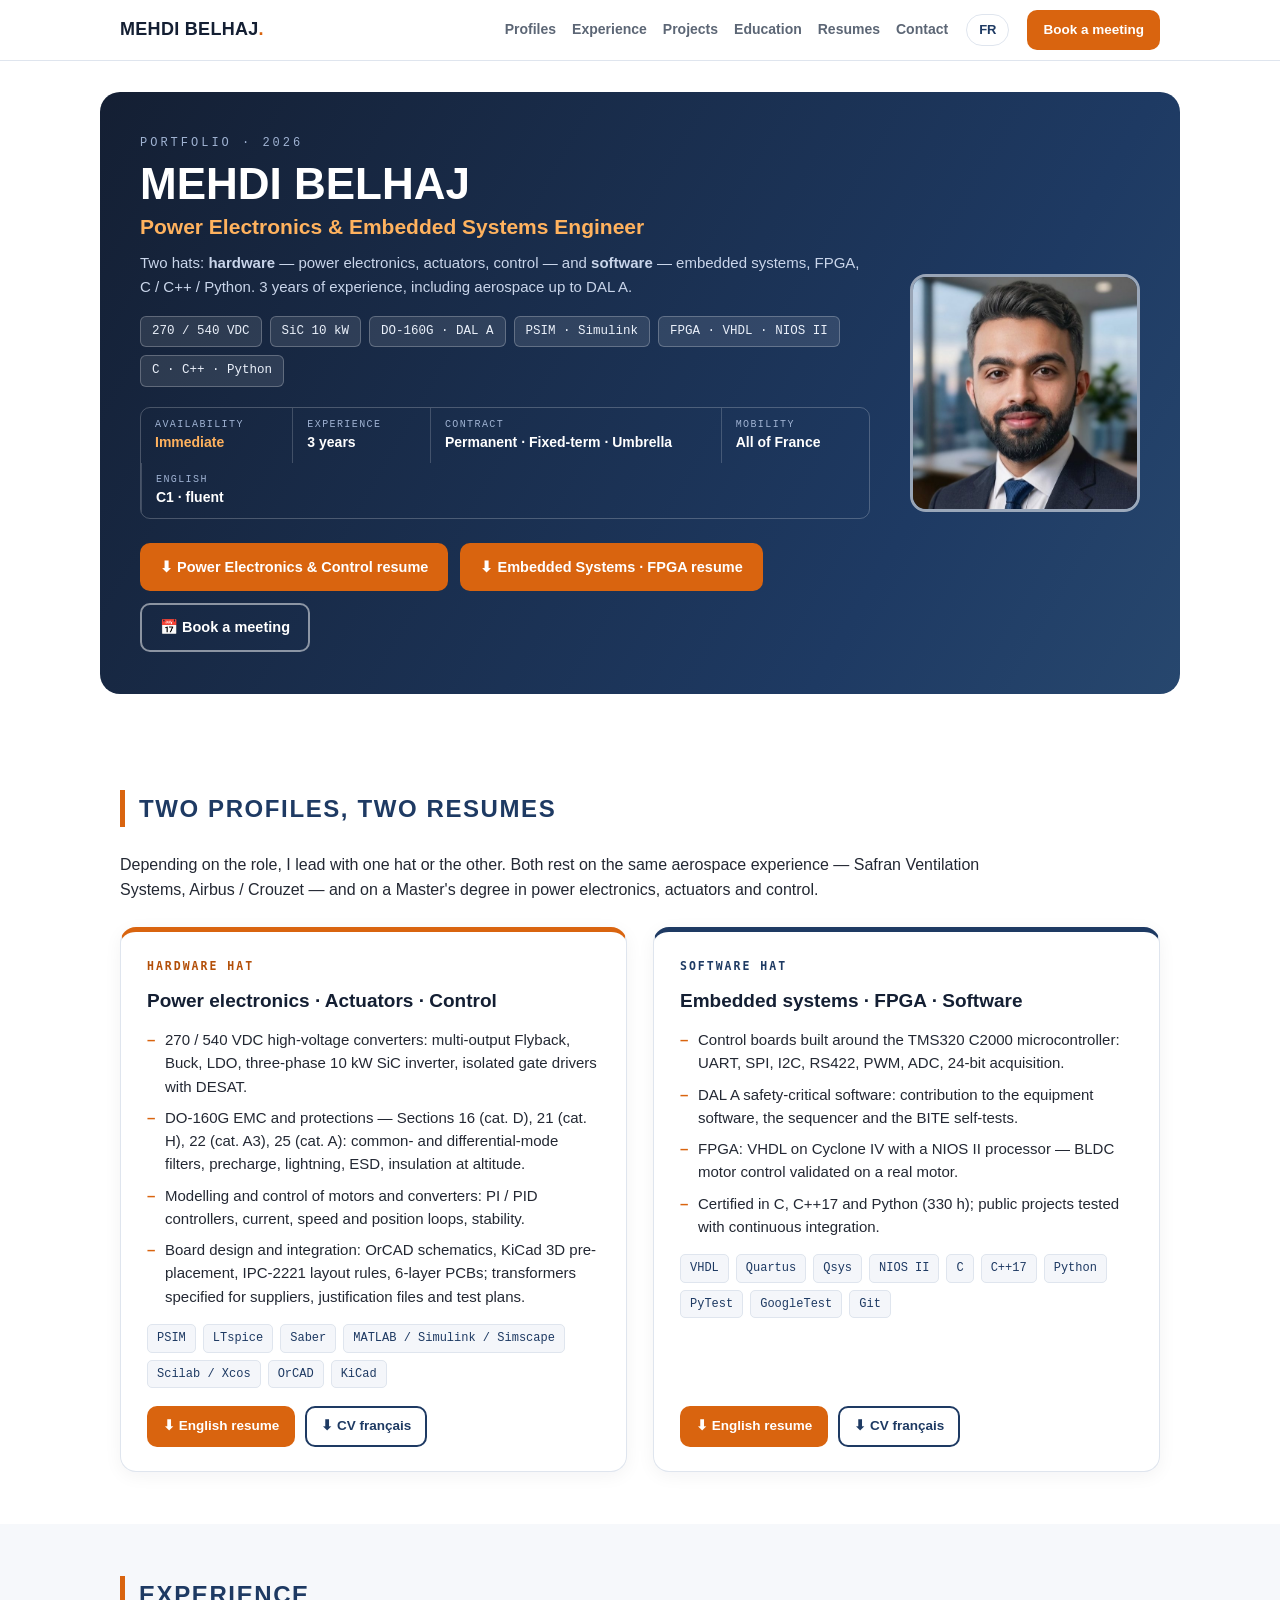
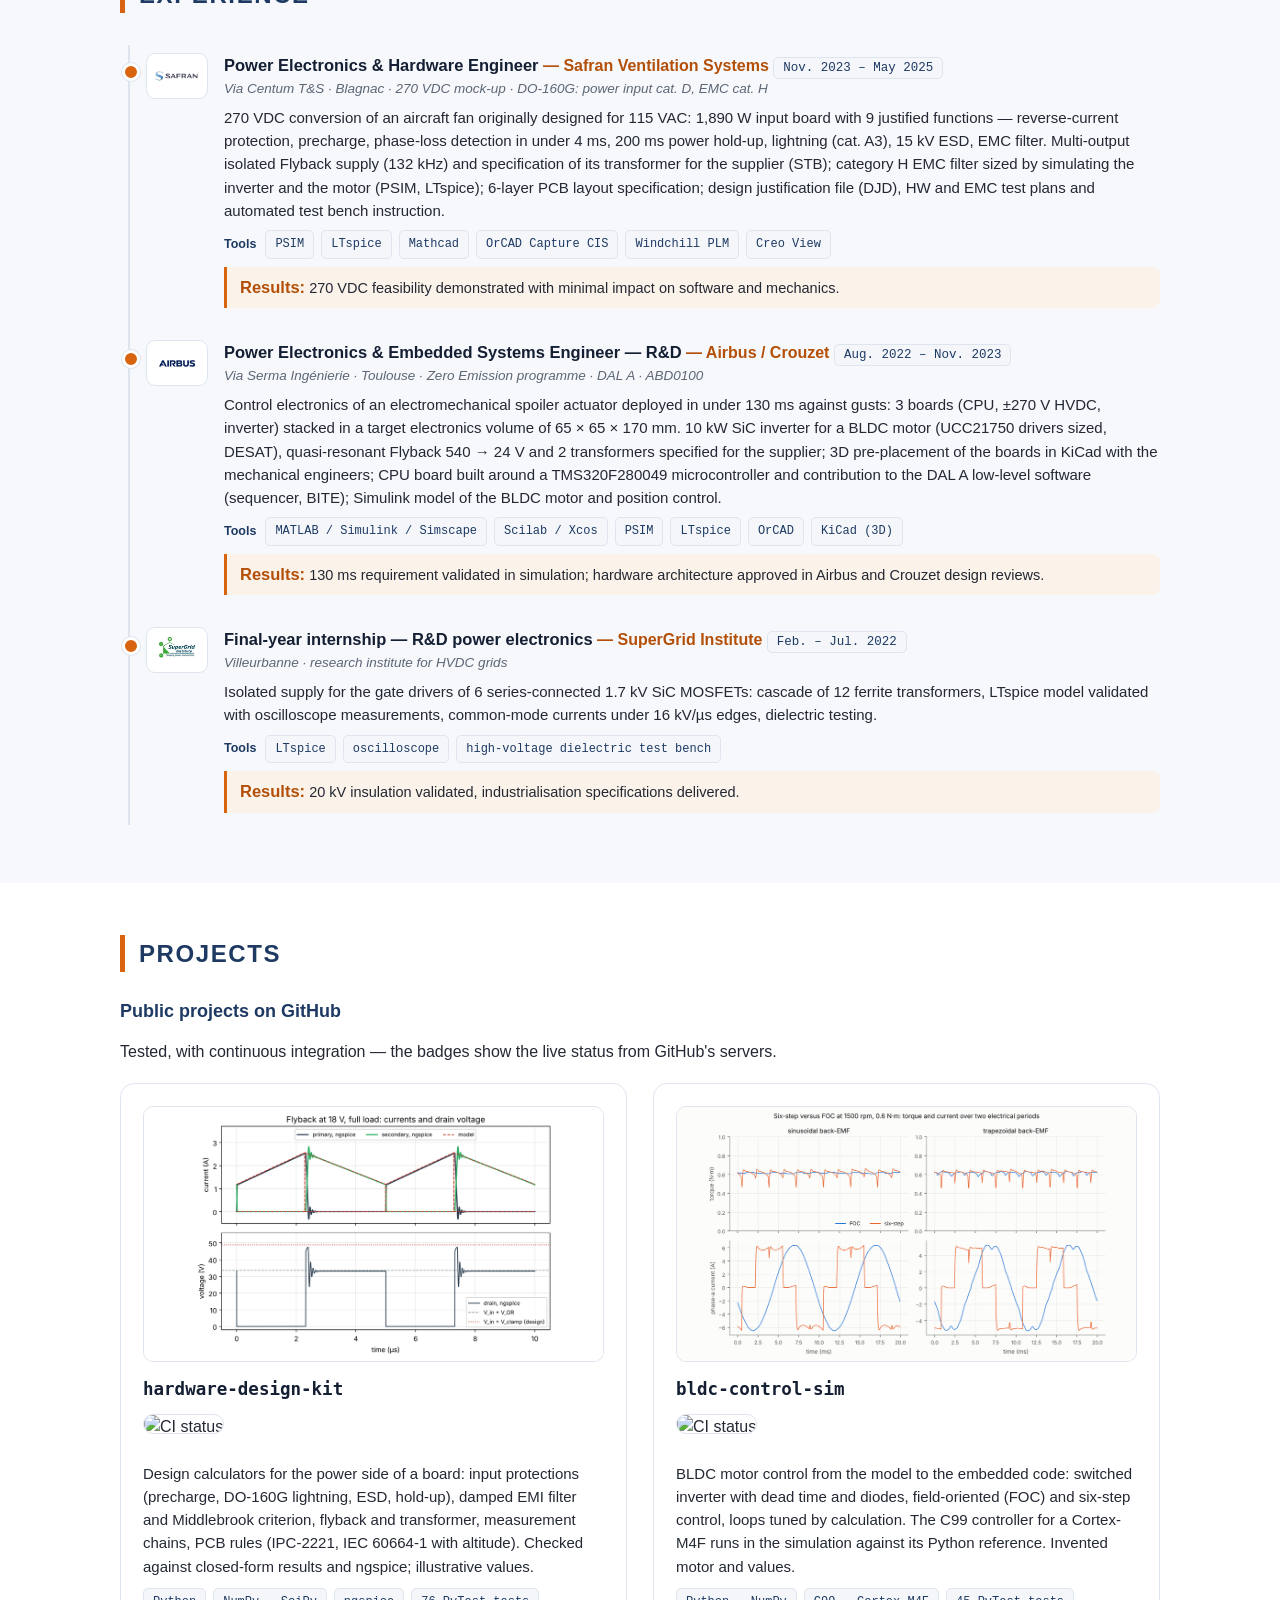
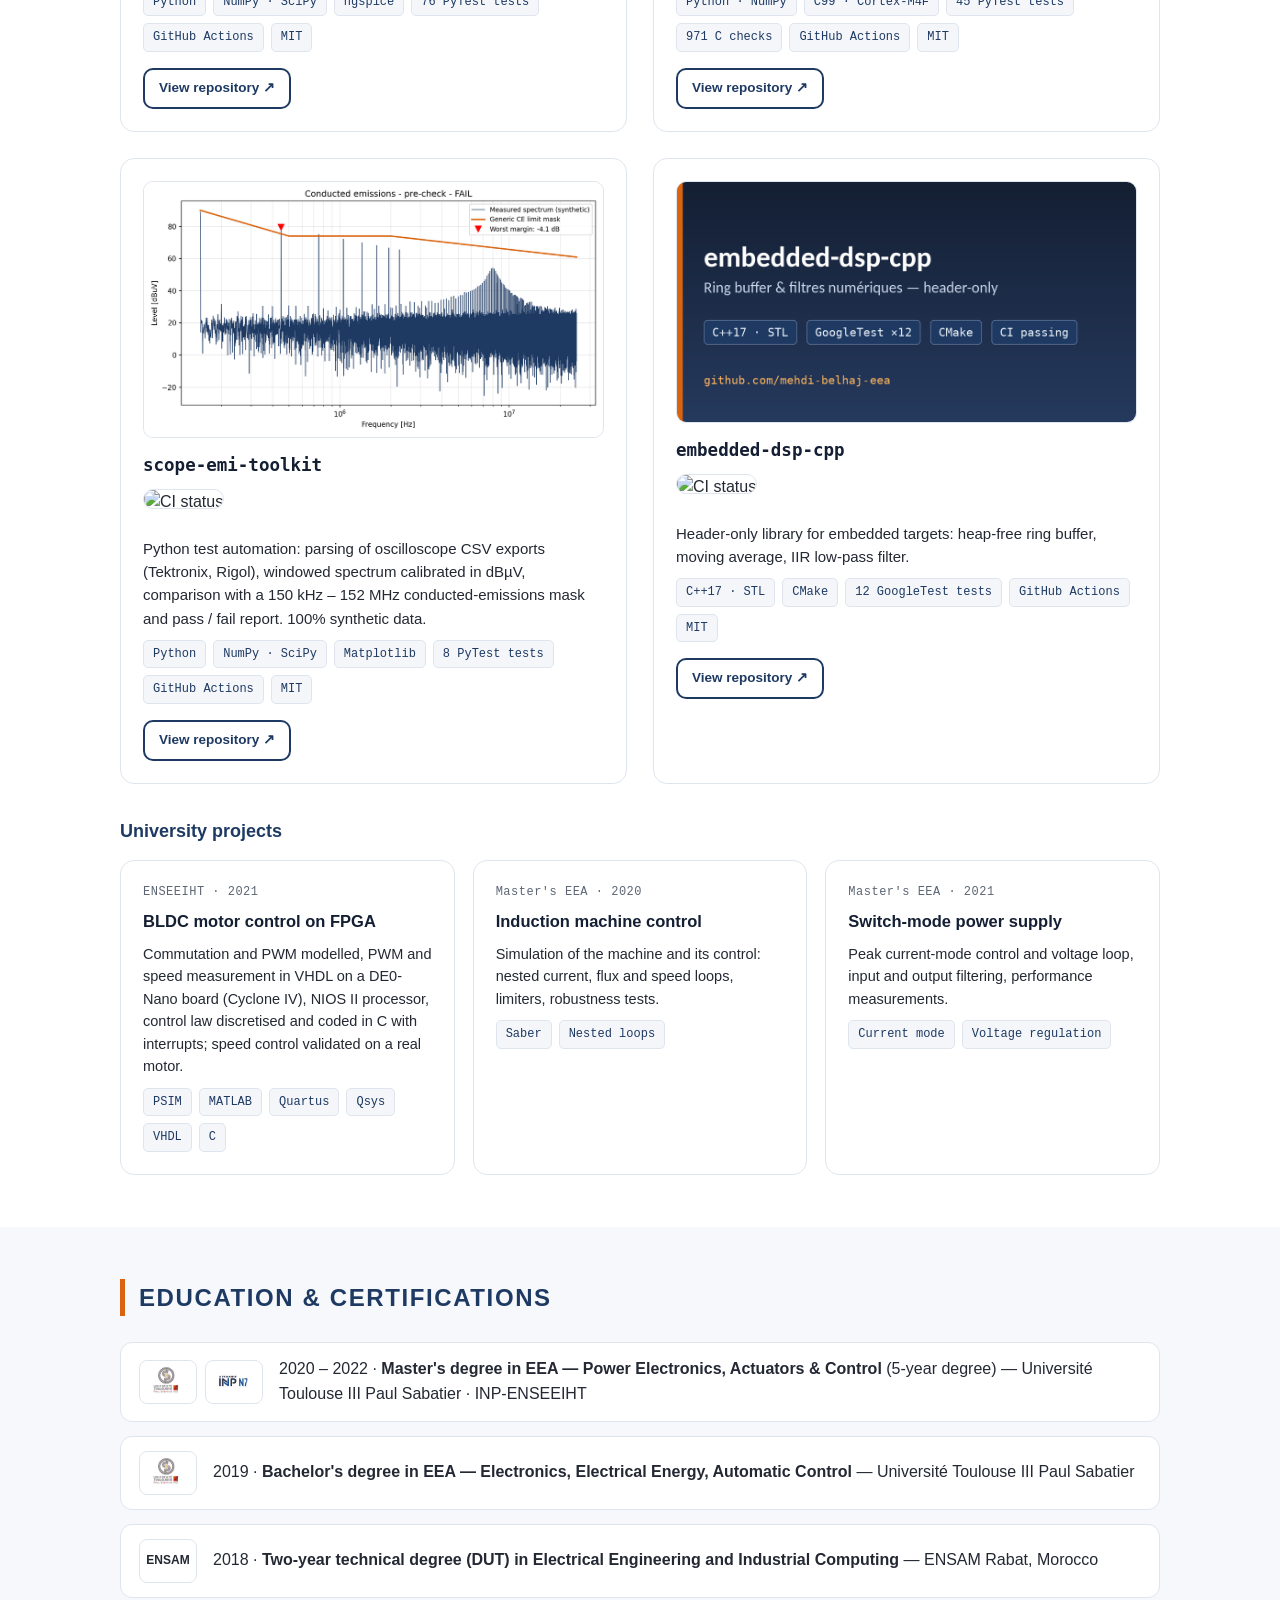
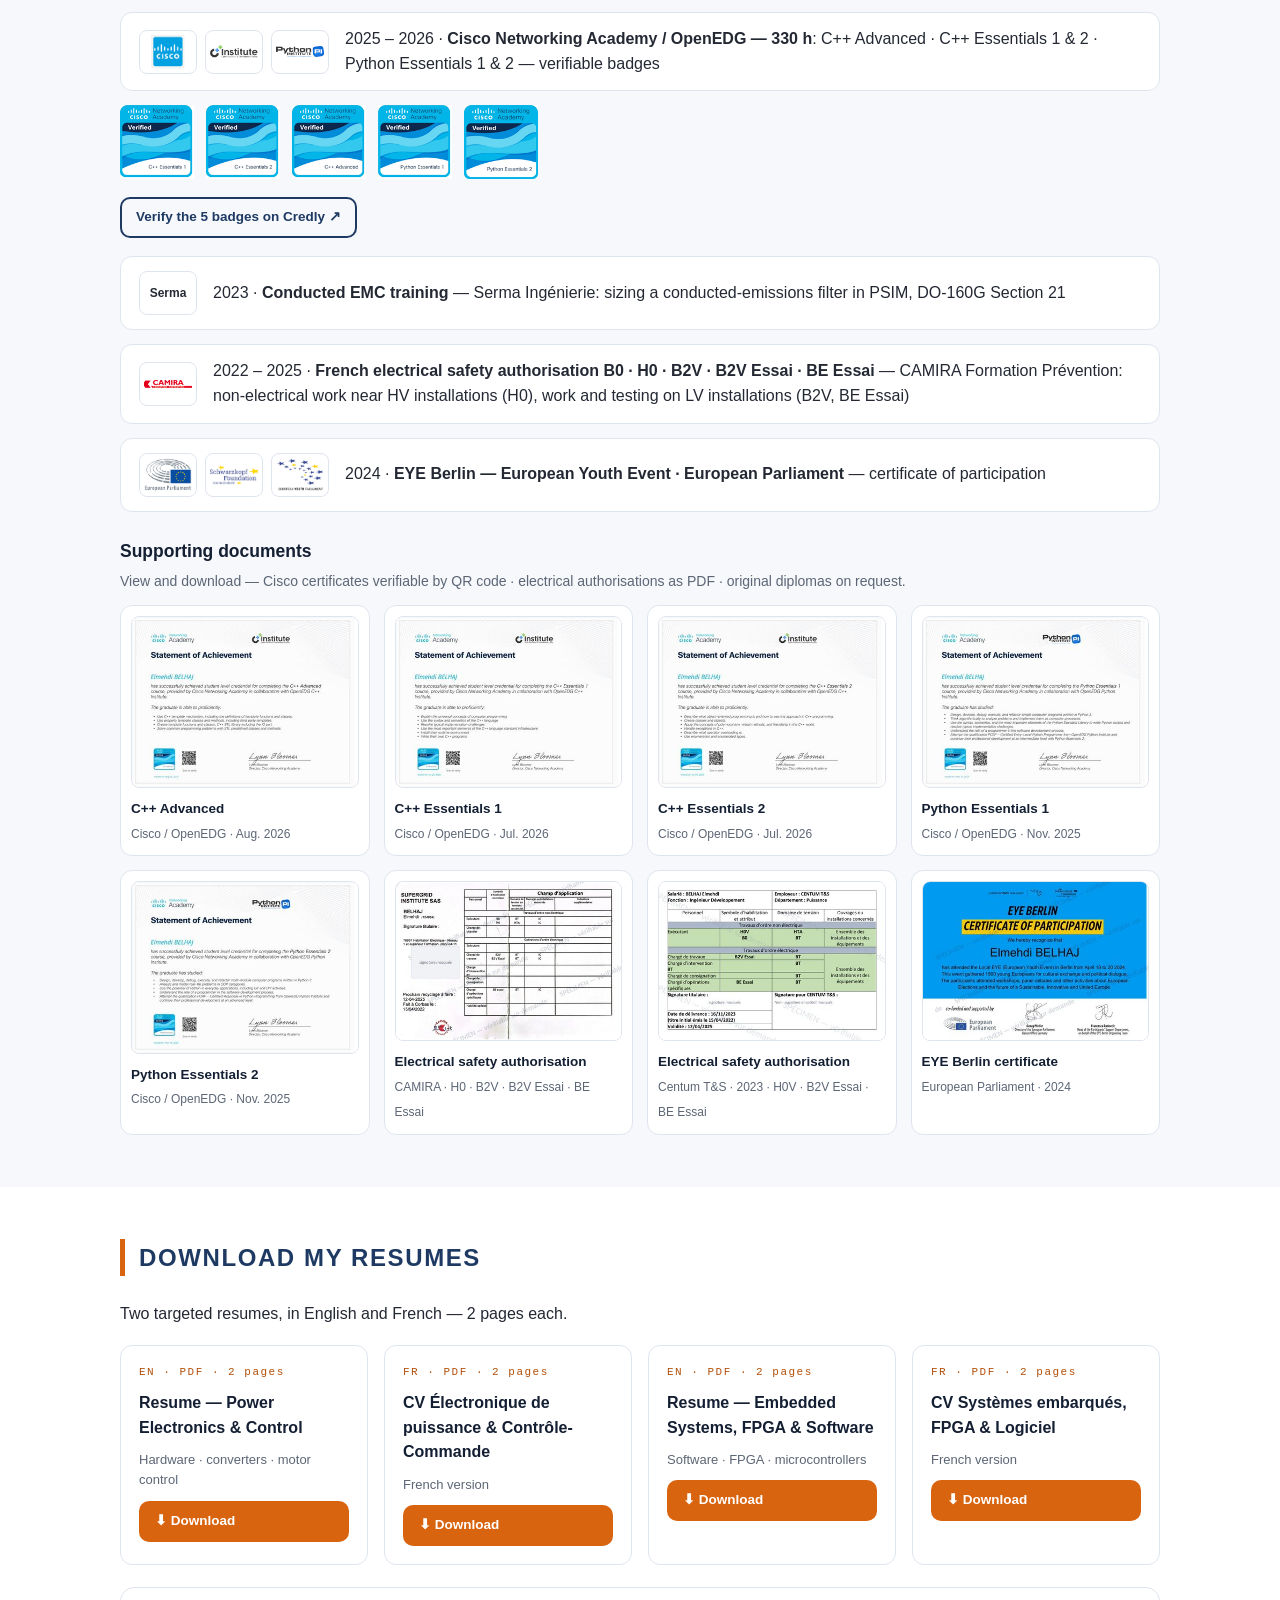
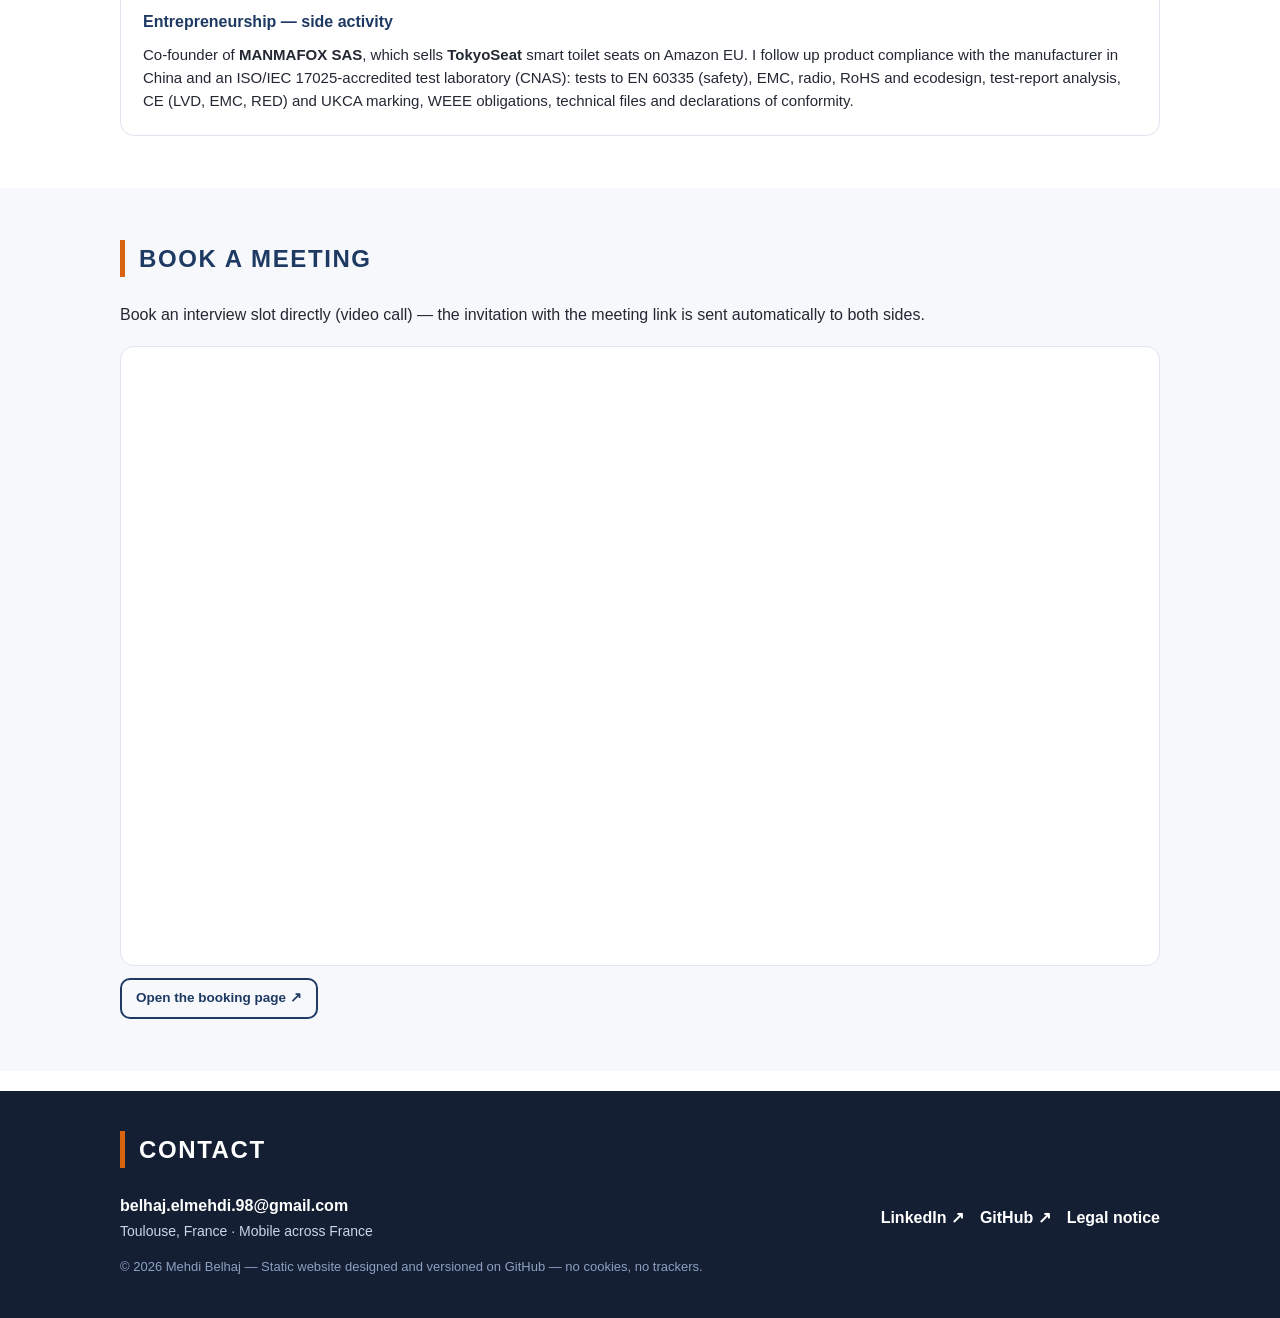
==== commit 5ee00541: "Add the Centum T&S habilitation title; mask the holder's signature Masked copy of the Centum T&S tit" ====
--- a/en/index.html
+++ b/en/index.html
@@ -63,8 +63,8 @@
 <a class="btn line sm" href="https://www.credly.com/users/elmehdi-belhaj" target="_blank" rel="noopener">Verify the 5 badges on Credly ↗</a>
 <div class="crow" style="margin-top:18px"><div class="lgs"><div class="lgbox" style="font-weight:700;font-size:12px">Serma</div></div><div>2023 · <b>Conducted EMC training</b> — Serma Ingénierie: sizing a conducted-emissions filter in PSIM, DO-160G Section 21</div></div><div class="crow"><div class="lgs"><div class="lgbox"><img src="../assets/img/camira.png" alt="CAMIRA"/></div></div><div>2022 – 2025 · <b>French electrical safety authorisation B0 · H0 · B2V · B2V Essai · BE Essai</b> — CAMIRA Formation Prévention: non-electrical work near HV installations (H0), work and testing on LV installations (B2V, BE Essai)</div></div><div class="crow"><div class="lgs"><div class="lgbox"><img src="../assets/img/ep.png" alt="European Parliament"/></div><div class="lgbox"><img src="../assets/img/schw.png" alt="Schwarzkopf Foundation"/></div><div class="lgbox"><img src="../assets/img/eyp.png" alt="EYP"/></div></div><div>2024 · <b>EYE Berlin — European Youth Event · European Parliament</b> — certificate of participation</div></div>
 <h3 style="margin-top:26px">Supporting documents</h3>
-<p style="margin:6px 0 2px;font-size:14px;color:var(--mut)">View and download — Cisco certificates verifiable by QR code · electrical authorisation as PDF · original diplomas on request.</p>
-<div class="justs"><a class="just" href="../docs/Certificat_Cisco_Cpp_Advanced.pdf" target="_blank" rel="noopener"><img src="../assets/img/t-cert-cadv.jpg" alt="C++ Advanced" loading="lazy"/><span class="t">C++ Advanced</span><br/><span class="n">Cisco / OpenEDG · Aug. 2026</span></a><a class="just" href="../docs/Certificat_Cisco_Cpp_Essentials_1.pdf" target="_blank" rel="noopener"><img src="../assets/img/t-cert-c1.jpg" alt="C++ Essentials 1" loading="lazy"/><span class="t">C++ Essentials 1</span><br/><span class="n">Cisco / OpenEDG · Jul. 2026</span></a><a class="just" href="../docs/Certificat_Cisco_Cpp_Essentials_2.pdf" target="_blank" rel="noopener"><img src="../assets/img/t-cert-c2.jpg" alt="C++ Essentials 2" loading="lazy"/><span class="t">C++ Essentials 2</span><br/><span class="n">Cisco / OpenEDG · Jul. 2026</span></a><a class="just" href="../docs/Certificat_Cisco_Python_Essentials_1.pdf" target="_blank" rel="noopener"><img src="../assets/img/t-cert-py1.jpg" alt="Python Essentials 1" loading="lazy"/><span class="t">Python Essentials 1</span><br/><span class="n">Cisco / OpenEDG · Nov. 2025</span></a><a class="just" href="../docs/Certificat_Cisco_Python_Essentials_2.pdf" target="_blank" rel="noopener"><img src="../assets/img/t-cert-py2.jpg" alt="Python Essentials 2" loading="lazy"/><span class="t">Python Essentials 2</span><br/><span class="n">Cisco / OpenEDG · Nov. 2025</span></a><a class="just" href="../docs/Habilitation_Electrique_CAMIRA_Mehdi_Belhaj.pdf" target="_blank" rel="noopener"><img src="../assets/img/t-habilitation-2.jpg" alt="Electrical safety authorisation" loading="lazy"/><span class="t">Electrical safety authorisation</span><br/><span class="n">CAMIRA · H0 · B2V · B2V Essai · BE Essai</span></a><a class="just" href="../docs/Certificat_EYE_Berlin_Mehdi_Belhaj.pdf" target="_blank" rel="noopener"><img src="../assets/img/t-certificat-eye.jpg" alt="EYE Berlin certificate" loading="lazy"/><span class="t">EYE Berlin certificate</span><br/><span class="n">European Parliament · 2024</span></a></div>
+<p style="margin:6px 0 2px;font-size:14px;color:var(--mut)">View and download — Cisco certificates verifiable by QR code · electrical authorisations as PDF · original diplomas on request.</p>
+<div class="justs"><a class="just" href="../docs/Certificat_Cisco_Cpp_Advanced.pdf" target="_blank" rel="noopener"><img src="../assets/img/t-cert-cadv.jpg" alt="C++ Advanced" loading="lazy"/><span class="t">C++ Advanced</span><br/><span class="n">Cisco / OpenEDG · Aug. 2026</span></a><a class="just" href="../docs/Certificat_Cisco_Cpp_Essentials_1.pdf" target="_blank" rel="noopener"><img src="../assets/img/t-cert-c1.jpg" alt="C++ Essentials 1" loading="lazy"/><span class="t">C++ Essentials 1</span><br/><span class="n">Cisco / OpenEDG · Jul. 2026</span></a><a class="just" href="../docs/Certificat_Cisco_Cpp_Essentials_2.pdf" target="_blank" rel="noopener"><img src="../assets/img/t-cert-c2.jpg" alt="C++ Essentials 2" loading="lazy"/><span class="t">C++ Essentials 2</span><br/><span class="n">Cisco / OpenEDG · Jul. 2026</span></a><a class="just" href="../docs/Certificat_Cisco_Python_Essentials_1.pdf" target="_blank" rel="noopener"><img src="../assets/img/t-cert-py1.jpg" alt="Python Essentials 1" loading="lazy"/><span class="t">Python Essentials 1</span><br/><span class="n">Cisco / OpenEDG · Nov. 2025</span></a><a class="just" href="../docs/Certificat_Cisco_Python_Essentials_2.pdf" target="_blank" rel="noopener"><img src="../assets/img/t-cert-py2.jpg" alt="Python Essentials 2" loading="lazy"/><span class="t">Python Essentials 2</span><br/><span class="n">Cisco / OpenEDG · Nov. 2025</span></a><a class="just" href="../docs/Habilitation_Electrique_CAMIRA_Mehdi_Belhaj.pdf" target="_blank" rel="noopener"><img src="../assets/img/t-habilitation-2.jpg" alt="Electrical safety authorisation" loading="lazy"/><span class="t">Electrical safety authorisation</span><br/><span class="n">CAMIRA · H0 · B2V · B2V Essai · BE Essai</span></a><a class="just" href="../docs/Habilitation_Electrique_Centum_Mehdi_Belhaj.pdf" target="_blank" rel="noopener"><img src="../assets/img/t-habilitation-centum.jpg" alt="Electrical safety authorisation" loading="lazy"/><span class="t">Electrical safety authorisation</span><br/><span class="n">Centum T&amp;S · 2023 · H0V · B2V Essai · BE Essai</span></a><a class="just" href="../docs/Certificat_EYE_Berlin_Mehdi_Belhaj.pdf" target="_blank" rel="noopener"><img src="../assets/img/t-certificat-eye.jpg" alt="EYE Berlin certificate" loading="lazy"/><span class="t">EYE Berlin certificate</span><br/><span class="n">European Parliament · 2024</span></a></div>
 </div></section>
 
 <section id="cv"><div class="wrap"><h2>Download my resumes</h2>
